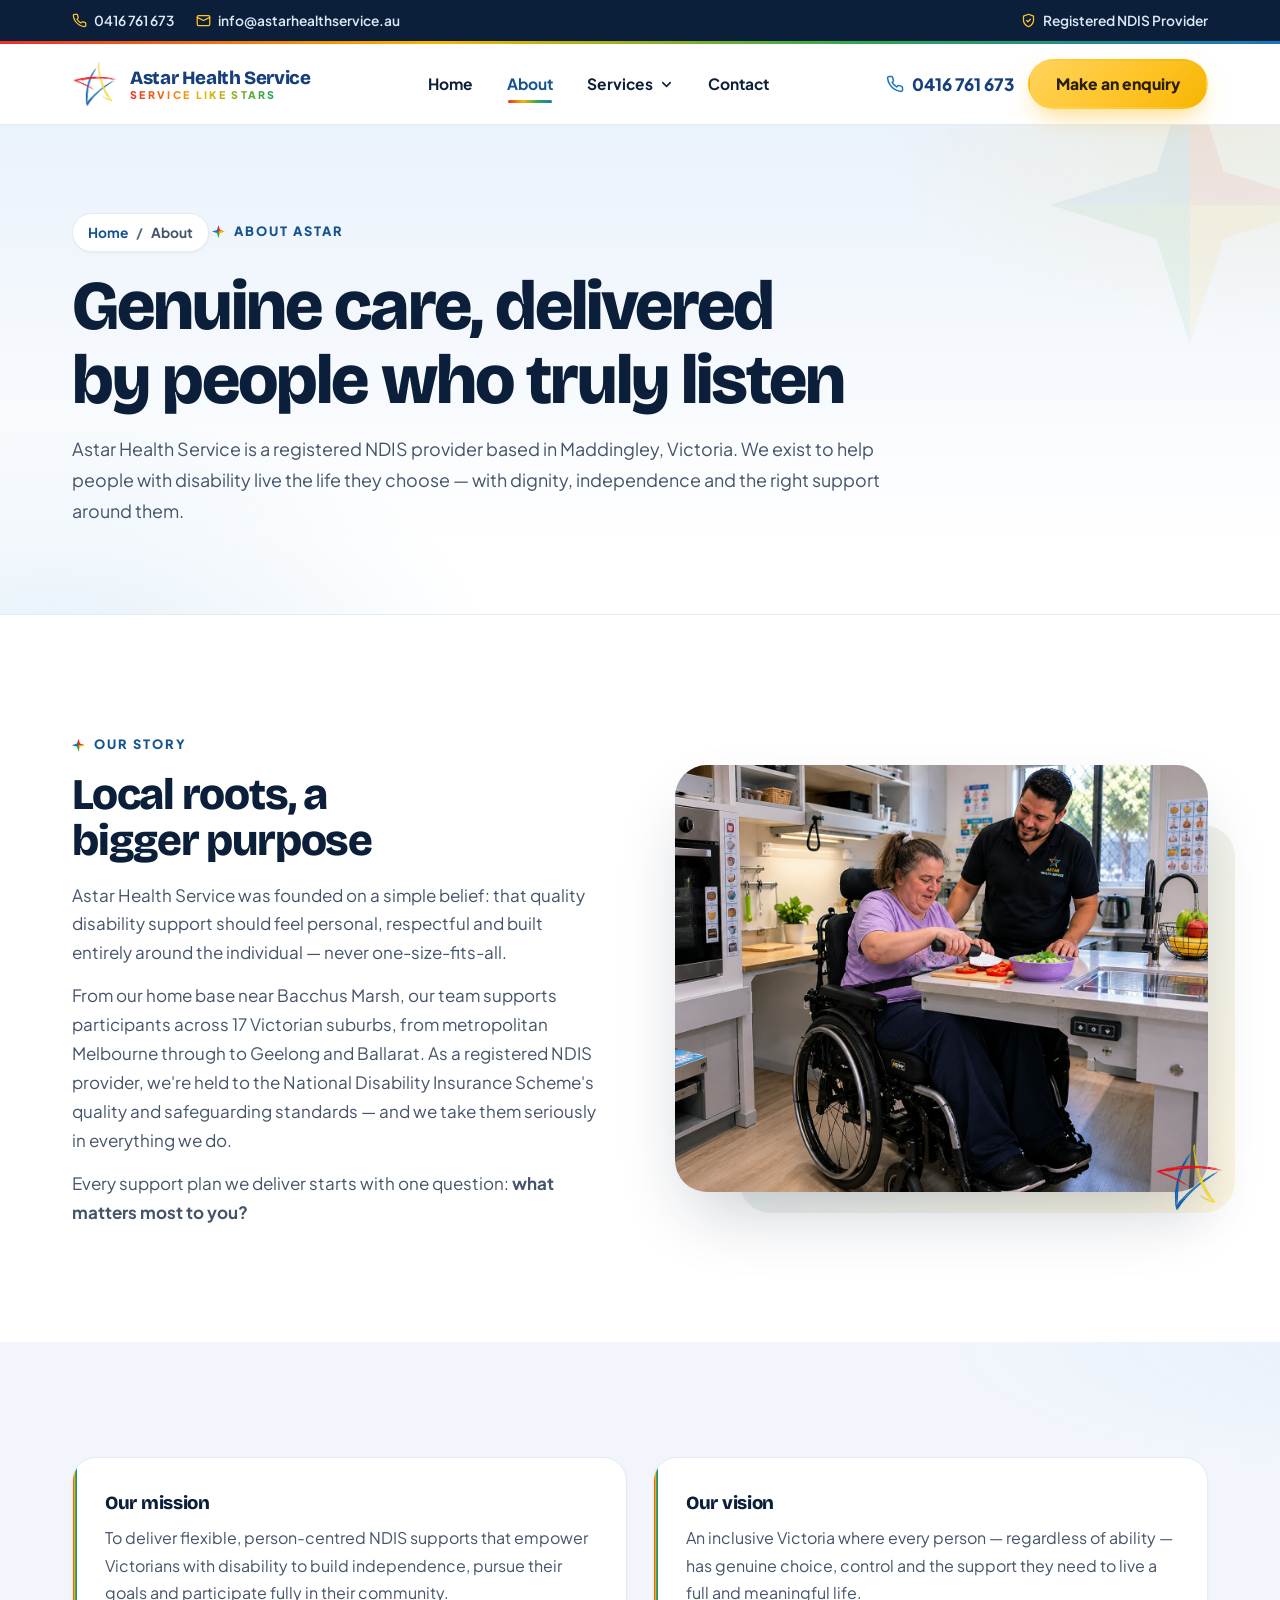
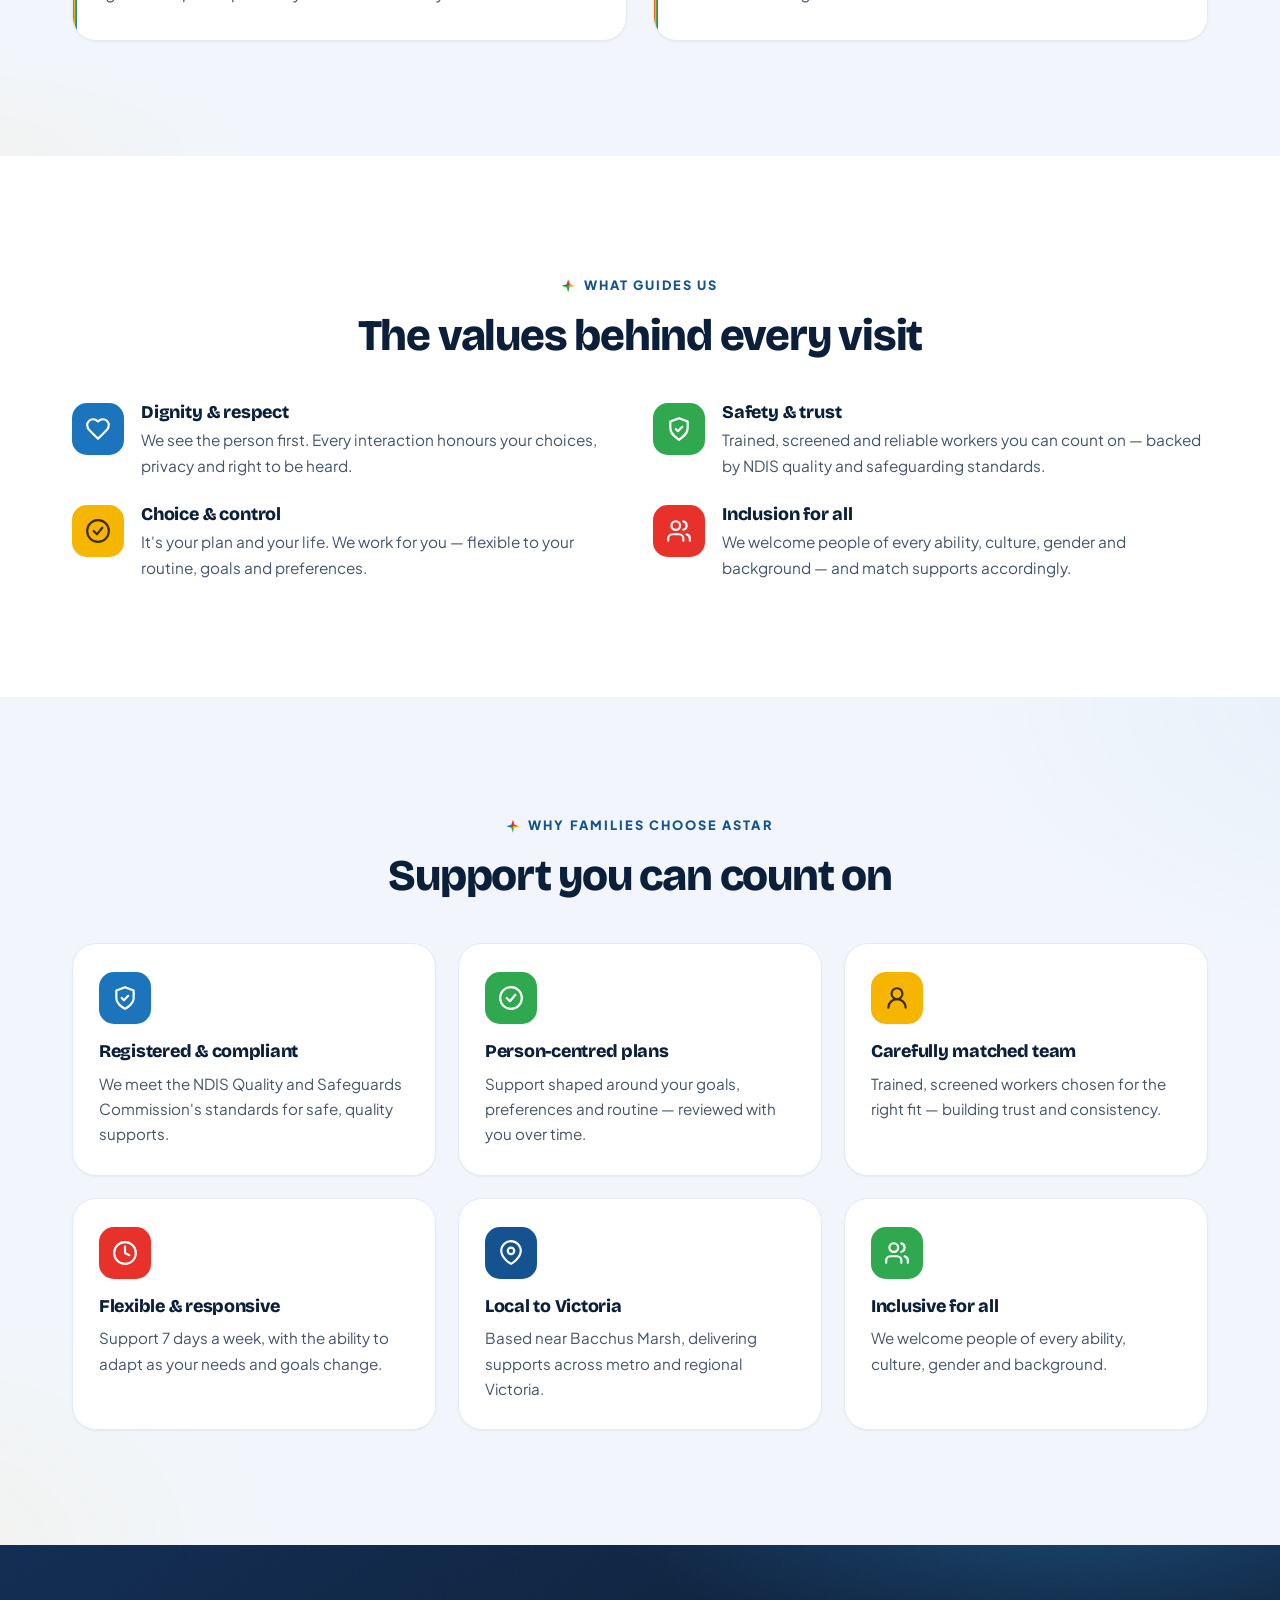
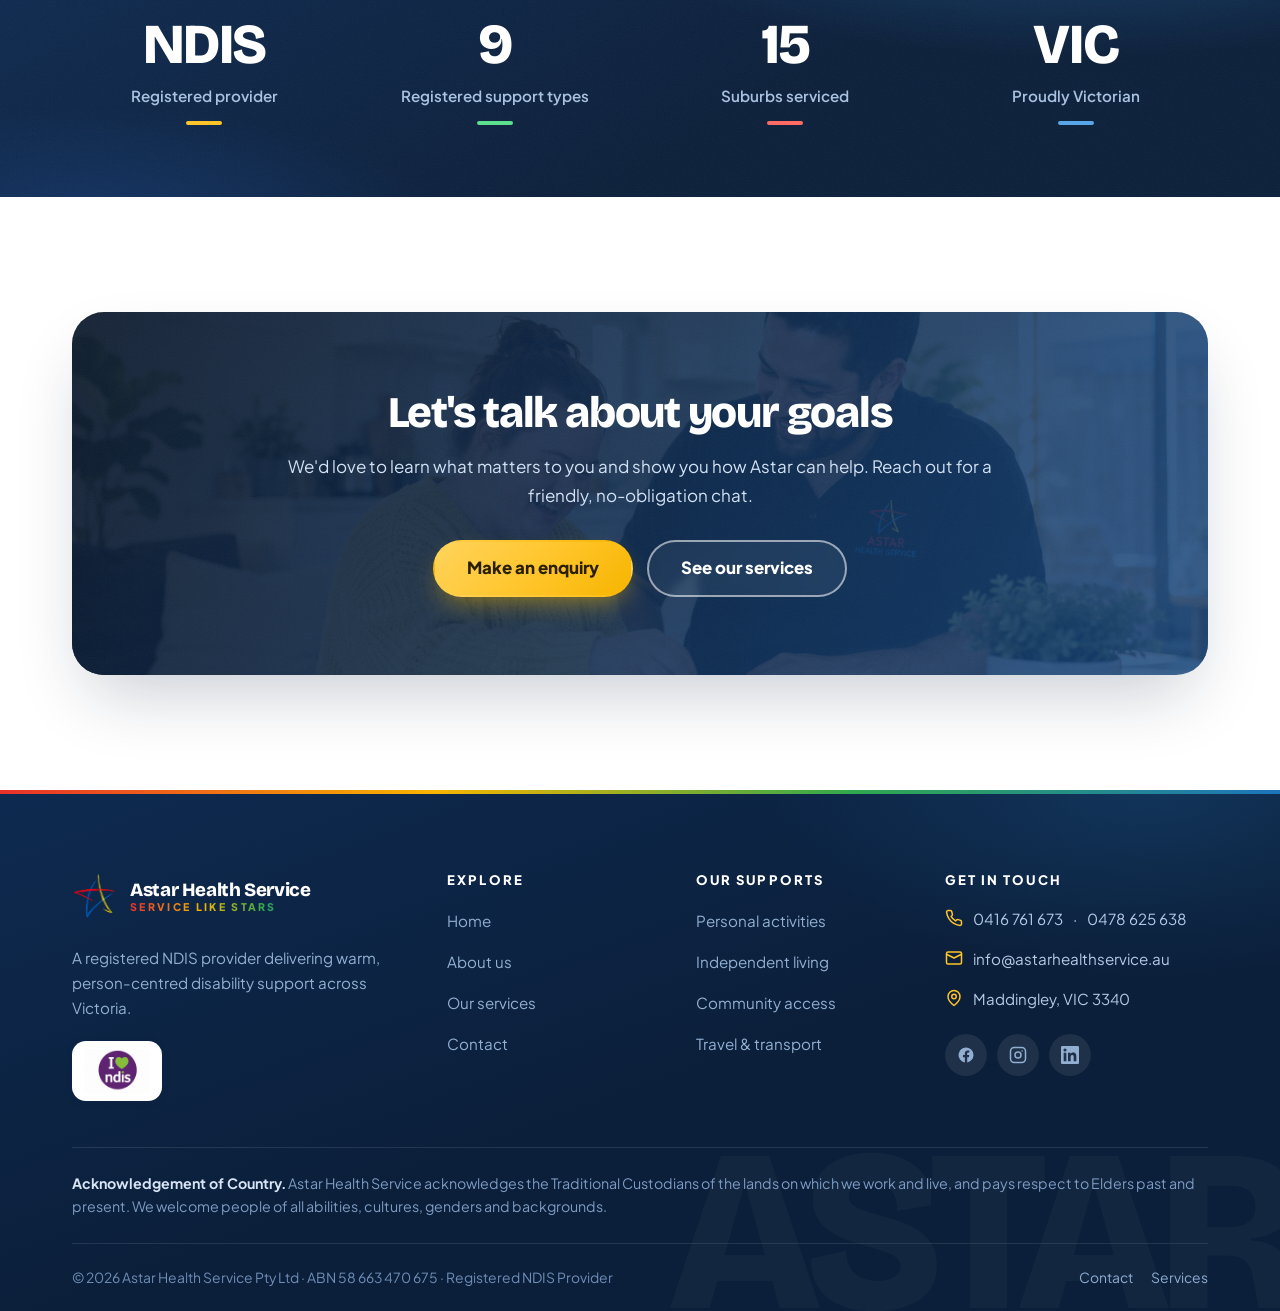
==== about/index.html @ a93279c3 "Design system v3 "Shine": award-level visual overhaul - Bricolage Grotesque display type over Plus J" ====
<!DOCTYPE html>
<html lang="en-AU">
<head>
  <meta charset="UTF-8" />
  <meta name="viewport" content="width=device-width, initial-scale=1" />
  <title>About Us | Astar Health Service — NDIS Provider Victoria</title>
  <meta name="description" content="Learn about Astar Health Service — a registered NDIS provider in Victoria delivering person-centred disability support with dignity, choice and genuine care." />
  <meta name="theme-color" content="#14538F" />
  <link rel="canonical" href="https://astarhealthservice.au/about/" />
  <link rel="icon" href="../favicon.png" type="image/png" />
  <link rel="apple-touch-icon" href="../favicon.png" />
  <meta property="og:type" content="website" />
  <meta property="og:title" content="About Astar Health Service | NDIS Provider Victoria" />
  <meta property="og:description" content="Person-centred NDIS support across Victoria, built on dignity, choice and genuine care." />
  <meta property="og:url" content="https://astarhealthservice.au/about/" />
  <meta property="og:site_name" content="Astar Health Service" />
  <link rel="preconnect" href="https://fonts.googleapis.com" />
  <link rel="preconnect" href="https://fonts.gstatic.com" crossorigin />
  <link href="https://fonts.googleapis.com/css2?family=Bricolage+Grotesque:opsz,wght@12..96,500;12..96,700;12..96,800&family=Plus+Jakarta+Sans:wght@400;500;600;700;800&display=swap" rel="stylesheet" />
  <link rel="stylesheet" href="../styles.css" />
</head>
<body>
  <a class="skip-link" href="#main">Skip to main content</a>

  <div class="topbar">
    <div class="container">
      <div class="tb-left">
        <span class="tb-item"><svg viewBox="0 0 24 24" fill="none" stroke="currentColor" stroke-width="2" stroke-linecap="round" stroke-linejoin="round"><path d="M22 16.92v3a2 2 0 0 1-2.18 2 19.79 19.79 0 0 1-8.63-3.07 19.5 19.5 0 0 1-6-6 19.79 19.79 0 0 1-3.07-8.67A2 2 0 0 1 4.11 2h3a2 2 0 0 1 2 1.72c.13.96.36 1.9.7 2.81a2 2 0 0 1-.45 2.11L8.09 9.91a16 16 0 0 0 6 6l1.27-1.27a2 2 0 0 1 2.11-.45c.91.34 1.85.57 2.81.7A2 2 0 0 1 22 16.92Z"/></svg><a href="tel:+61416761673">0416 761 673</a></span>
        <span class="tb-item hide-sm"><svg viewBox="0 0 24 24" fill="none" stroke="currentColor" stroke-width="2" stroke-linecap="round" stroke-linejoin="round"><rect x="2" y="4" width="20" height="16" rx="2"/><path d="m22 7-10 5L2 7"/></svg><a href="mailto:info@astarhealthservice.au">info@astarhealthservice.au</a></span>
      </div>
      <div class="tb-right"><svg viewBox="0 0 24 24" fill="none" stroke="currentColor" stroke-width="2" stroke-linecap="round" stroke-linejoin="round"><path d="M12 22s8-4 8-10V5l-8-3-8 3v7c0 6 8 10 8 10Z"/><path d="m9 12 2 2 4-4"/></svg> Registered NDIS Provider</div>
    </div>
  </div>

  <header class="site-header">
    <div class="container nav">
      <a class="brand" href="../index.html" aria-label="Astar Health Service home">
        <img class="logo-mark" src="../assets/logo-star.png" alt="" width="44" height="44" />
        <span class="logo-text"><span class="logo-name">Astar Health Service</span><span class="logo-sub">Service like stars</span></span>
      </a>
      <nav class="nav-links" id="primary-nav" aria-label="Primary">
        <a href="../index.html">Home</a>
        <a href="../about/" class="active" aria-current="page">About</a>
        <span class="has-dropdown">
          <a href="../services/">Services <svg class="caret" viewBox="0 0 24 24" fill="none" stroke="currentColor" stroke-width="2.4" stroke-linecap="round" stroke-linejoin="round" aria-hidden="true"><polyline points="6 9 12 15 18 9"/></svg></a>
          <div class="mega">
            <div class="mega-grid">
              <a href="../services/#personal"><span class="mi"><svg viewBox="0 0 24 24" fill="none" stroke="currentColor" stroke-width="2" stroke-linecap="round" stroke-linejoin="round" aria-hidden="true"><path d="M19 14c1.49-1.46 3-3.21 3-5.5A5.5 5.5 0 0 0 16.5 3c-1.76 0-3 .5-4.5 2-1.5-1.5-2.74-2-4.5-2A5.5 5.5 0 0 0 2 8.5c0 2.3 1.5 4.05 3 5.5l7 7Z"/></svg></span>Assist Personal Activities</a>
              <a href="../services/#shared-living"><span class="mi"><svg viewBox="0 0 24 24" fill="none" stroke="currentColor" stroke-width="2" stroke-linecap="round" stroke-linejoin="round" aria-hidden="true"><path d="m3 9 9-7 9 7v11a2 2 0 0 1-2 2H5a2 2 0 0 1-2-2Z"/><polyline points="9 22 9 12 15 12 15 22"/></svg></span>Daily Tasks / Shared Living</a>
              <a href="../services/#household"><span class="mi"><svg viewBox="0 0 24 24" fill="none" stroke="currentColor" stroke-width="2" stroke-linecap="round" stroke-linejoin="round" aria-hidden="true"><path d="M3 21h18M6 21V8l6-4 6 4v13M10 12h4"/></svg></span>Household Tasks</a>
              <a href="../services/#community"><span class="mi"><svg viewBox="0 0 24 24" fill="none" stroke="currentColor" stroke-width="2" stroke-linecap="round" stroke-linejoin="round" aria-hidden="true"><path d="M16 21v-2a4 4 0 0 0-4-4H6a4 4 0 0 0-4 4v2"/><circle cx="9" cy="7" r="4"/><path d="M22 21v-2a4 4 0 0 0-3-3.87"/></svg></span>Participate in Community</a>
              <a href="../services/#innov-community"><span class="mi"><svg viewBox="0 0 24 24" fill="none" stroke="currentColor" stroke-width="2" stroke-linecap="round" stroke-linejoin="round" aria-hidden="true"><path d="M12 3v3M12 18v3M3 12h3M18 12h3M5.6 5.6l2.1 2.1M16.3 16.3l2.1 2.1M18.4 5.6l-2.1 2.1M7.7 16.3l-2.1 2.1"/><circle cx="12" cy="12" r="3.2"/></svg></span>Innovative Community Participation</a>
              <a href="../services/#group"><span class="mi"><svg viewBox="0 0 24 24" fill="none" stroke="currentColor" stroke-width="2" stroke-linecap="round" stroke-linejoin="round" aria-hidden="true"><circle cx="12" cy="12" r="3"/><path d="M12 2v2M12 20v2M2 12h2M20 12h2"/></svg></span>Group / Centre Activities</a>
              <a href="../services/#life-skills"><span class="mi"><svg viewBox="0 0 24 24" fill="none" stroke="currentColor" stroke-width="2" stroke-linecap="round" stroke-linejoin="round" aria-hidden="true"><path d="M22 10v6M2 10l10-5 10 5-10 5z"/><path d="M6 12v5c3 3 9 3 12 0v-5"/></svg></span>Development of Life Skills</a>
              <a href="../services/#transitions"><span class="mi"><svg viewBox="0 0 24 24" fill="none" stroke="currentColor" stroke-width="2" stroke-linecap="round" stroke-linejoin="round" aria-hidden="true"><path d="M5 12h14"/><path d="m12 5 7 7-7 7"/></svg></span>Assist Life-Stage Transition</a>
              <a href="../services/#transport"><span class="mi"><svg viewBox="0 0 24 24" fill="none" stroke="currentColor" stroke-width="2" stroke-linecap="round" stroke-linejoin="round" aria-hidden="true"><path d="M5 17H3v-5l2-5h11l3 5h2v5h-2"/><circle cx="7.5" cy="17.5" r="2.5"/><circle cx="17.5" cy="17.5" r="2.5"/></svg></span>Assist Travel / Transport</a>
              <a href="../services/#sda"><span class="mi"><svg viewBox="0 0 24 24" fill="none" stroke="currentColor" stroke-width="2" stroke-linecap="round" stroke-linejoin="round" aria-hidden="true"><path d="M3 21h18M5 21V7l7-4 7 4v14M9 21v-5h6v5M9 11h.01M15 11h.01"/></svg></span>Specialised Disability Accommodation</a>
            </div>
            <div class="mega-foot"><span>Not sure which support fits?</span><a href="../contact/">Talk to our team →</a></div>
          </div>
        </span>
        <a href="../contact/">Contact</a>
      </nav>
      <div class="nav-actions">
        <a class="nav-phone" href="tel:+61416761673"><svg viewBox="0 0 24 24" fill="none" stroke="currentColor" stroke-width="2" stroke-linecap="round" stroke-linejoin="round" aria-hidden="true"><path d="M22 16.92v3a2 2 0 0 1-2.18 2 19.79 19.79 0 0 1-8.63-3.07 19.5 19.5 0 0 1-6-6 19.79 19.79 0 0 1-3.07-8.67A2 2 0 0 1 4.11 2h3a2 2 0 0 1 2 1.72c.13.96.36 1.9.7 2.81a2 2 0 0 1-.45 2.11L8.09 9.91a16 16 0 0 0 6 6l1.27-1.27a2 2 0 0 1 2.11-.45c.91.34 1.85.57 2.81.7A2 2 0 0 1 22 16.92Z"/></svg>0416 761 673</a>
        <a class="btn btn-accent" href="../contact/">Make an enquiry</a>
        <button class="nav-toggle" aria-label="Open menu" aria-expanded="false" aria-controls="primary-nav"><span></span></button>
      </div>
    </div>
  </header>

  <main id="main">
    <section class="page-hero">
      <div class="container">
        <div class="breadcrumb"><a href="../index.html">Home</a> <span aria-hidden="true">/</span> About</div>
        <span class="eyebrow">About Astar</span>
        <h1>Genuine care, delivered by people who truly listen</h1>
        <p class="lede">Astar Health Service is a registered NDIS provider based in Maddingley, Victoria. We exist to help people with disability live the life they choose — with dignity, independence and the right support around them.</p>
      </div>
    </section>

    <section class="section">
      <div class="container split">
        <div class="split-copy reveal">
          <span class="eyebrow">Our story</span>
          <h2 class="mt-0">Local roots, a bigger purpose</h2>
          <p style="margin-top:16px">Astar Health Service was founded on a simple belief: that quality disability support should feel personal, respectful and built entirely around the individual — never one-size-fits-all.</p>
          <p style="margin-top:14px">From our home base near Bacchus Marsh, our team supports participants across 17 Victorian suburbs, from metropolitan Melbourne through to Geelong and Ballarat. As a registered NDIS provider, we're held to the National Disability Insurance Scheme's quality and safeguarding standards — and we take them seriously in everything we do.</p>
          <p style="margin-top:14px">Every support plan we deliver starts with one question: <strong>what matters most to you?</strong></p>
        </div>
        <div class="split-media reveal">
          <div class="shot"><img src="../assets/img/about.jpg" alt="A support worker assisting an older participant warmly at home" width="1200" height="800" /></div>
          <img class="star-accent" src="../assets/logo-star.png" alt="" width="64" height="64" aria-hidden="true" />
        </div>
      </div>
    </section>

    <section class="section bg-tint">
      <div class="container">
        <div class="grid grid-2">
          <div class="mission-card reveal"><h3>Our mission</h3><p>To deliver flexible, person-centred NDIS supports that empower Victorians with disability to build independence, pursue their goals and participate fully in their community.</p></div>
          <div class="mission-card reveal"><h3>Our vision</h3><p>An inclusive Victoria where every person — regardless of ability — has genuine choice, control and the support they need to live a full and meaningful life.</p></div>
        </div>
      </div>
    </section>

    <section class="section">
      <div class="container">
        <div class="section-head center reveal"><span class="eyebrow">What guides us</span><h2>The values behind every visit</h2></div>
        <div class="grid grid-2" style="margin-top:44px">
          <div class="value-row reveal"><span class="ic"><svg viewBox="0 0 24 24" fill="none" stroke="currentColor" stroke-width="2" stroke-linecap="round" stroke-linejoin="round" aria-hidden="true"><path d="M19 14c1.49-1.46 3-3.21 3-5.5A5.5 5.5 0 0 0 16.5 3c-1.76 0-3 .5-4.5 2-1.5-1.5-2.74-2-4.5-2A5.5 5.5 0 0 0 2 8.5c0 2.3 1.5 4.05 3 5.5l7 7Z"/></svg></span><div><h4>Dignity &amp; respect</h4><p>We see the person first. Every interaction honours your choices, privacy and right to be heard.</p></div></div>
          <div class="value-row reveal"><span class="ic"><svg viewBox="0 0 24 24" fill="none" stroke="currentColor" stroke-width="2" stroke-linecap="round" stroke-linejoin="round" aria-hidden="true"><path d="M12 2 4 5v6c0 5 3.4 7.8 8 11 4.6-3.2 8-6 8-11V5Z"/><path d="m9 12 2 2 4-4"/></svg></span><div><h4>Safety &amp; trust</h4><p>Trained, screened and reliable workers you can count on — backed by NDIS quality and safeguarding standards.</p></div></div>
          <div class="value-row reveal"><span class="ic"><svg viewBox="0 0 24 24" fill="none" stroke="currentColor" stroke-width="2" stroke-linecap="round" stroke-linejoin="round" aria-hidden="true"><circle cx="12" cy="12" r="10"/><path d="m8 12 3 3 5-6"/></svg></span><div><h4>Choice &amp; control</h4><p>It's your plan and your life. We work for you — flexible to your routine, goals and preferences.</p></div></div>
          <div class="value-row reveal"><span class="ic"><svg viewBox="0 0 24 24" fill="none" stroke="currentColor" stroke-width="2" stroke-linecap="round" stroke-linejoin="round" aria-hidden="true"><path d="M16 21v-2a4 4 0 0 0-4-4H6a4 4 0 0 0-4 4v2"/><circle cx="9" cy="7" r="4"/><path d="M22 21v-2a4 4 0 0 0-3-3.87"/><path d="M16 3.13a4 4 0 0 1 0 7.75"/></svg></span><div><h4>Inclusion for all</h4><p>We welcome people of every ability, culture, gender and background — and match supports accordingly.</p></div></div>
        </div>
      </div>
    </section>

    <section class="section bg-tint" aria-labelledby="feat-title">
      <div class="container">
        <div class="section-head center reveal"><span class="eyebrow" style="justify-content:center">Why families choose Astar</span><h2 id="feat-title">Support you can count on</h2></div>
        <div class="feature-grid" style="margin-top:44px">
          <div class="feature reveal"><span class="fx"><svg viewBox="0 0 24 24" fill="none" stroke="currentColor" stroke-width="2" stroke-linecap="round" stroke-linejoin="round" aria-hidden="true"><path d="M12 22s8-4 8-10V5l-8-3-8 3v7c0 6 8 10 8 10Z"/><path d="m9 12 2 2 4-4"/></svg></span><h3>Registered &amp; compliant</h3><p>We meet the NDIS Quality and Safeguards Commission's standards for safe, quality supports.</p></div>
          <div class="feature reveal"><span class="fx"><svg viewBox="0 0 24 24" fill="none" stroke="currentColor" stroke-width="2" stroke-linecap="round" stroke-linejoin="round" aria-hidden="true"><circle cx="12" cy="12" r="10"/><path d="m8 12 3 3 5-6"/></svg></span><h3>Person-centred plans</h3><p>Support shaped around your goals, preferences and routine — reviewed with you over time.</p></div>
          <div class="feature reveal"><span class="fx"><svg viewBox="0 0 24 24" fill="none" stroke="currentColor" stroke-width="2" stroke-linecap="round" stroke-linejoin="round" aria-hidden="true"><circle cx="12" cy="8" r="5"/><path d="M20 21a8 8 0 0 0-16 0"/></svg></span><h3>Carefully matched team</h3><p>Trained, screened workers chosen for the right fit — building trust and consistency.</p></div>
          <div class="feature reveal"><span class="fx"><svg viewBox="0 0 24 24" fill="none" stroke="currentColor" stroke-width="2" stroke-linecap="round" stroke-linejoin="round" aria-hidden="true"><circle cx="12" cy="12" r="10"/><polyline points="12 6 12 12 16 14"/></svg></span><h3>Flexible &amp; responsive</h3><p>Support 7 days a week, with the ability to adapt as your needs and goals change.</p></div>
          <div class="feature reveal"><span class="fx"><svg viewBox="0 0 24 24" fill="none" stroke="currentColor" stroke-width="2" stroke-linecap="round" stroke-linejoin="round" aria-hidden="true"><path d="M21 10c0 7-9 12-9 12s-9-5-9-12a9 9 0 0 1 18 0Z"/><circle cx="12" cy="10" r="3"/></svg></span><h3>Local to Victoria</h3><p>Based near Bacchus Marsh, delivering supports across metro and regional Victoria.</p></div>
          <div class="feature reveal"><span class="fx"><svg viewBox="0 0 24 24" fill="none" stroke="currentColor" stroke-width="2" stroke-linecap="round" stroke-linejoin="round" aria-hidden="true"><path d="M16 21v-2a4 4 0 0 0-4-4H6a4 4 0 0 0-4 4v2"/><circle cx="9" cy="7" r="4"/><path d="M22 21v-2a4 4 0 0 0-3-3.87"/><path d="M16 3.13a4 4 0 0 1 0 7.75"/></svg></span><h3>Inclusive for all</h3><p>We welcome people of every ability, culture, gender and background.</p></div>
        </div>
      </div>
    </section>

    <section class="section--tight bg-navy">
      <div class="container">
        <div class="stats">
          <div class="stat reveal"><div class="num">NDIS</div><div class="label">Registered provider</div></div>
          <div class="stat reveal"><div class="num"><span data-count="10">10</span></div><div class="label">Registered support types</div></div>
          <div class="stat reveal"><div class="num"><span data-count="17">17</span></div><div class="label">Suburbs serviced</div></div>
          <div class="stat reveal"><div class="num">VIC</div><div class="label">Proudly Victorian</div></div>
        </div>
      </div>
    </section>

    <section class="section">
      <div class="container">
        <div class="cta-band reveal">
          <img class="bg" src="../assets/img/cta.jpg" alt="" aria-hidden="true" />
          <h2>Let's talk about your goals</h2>
          <p>We'd love to learn what matters to you and show you how Astar can help. Reach out for a friendly, no-obligation chat.</p>
          <div class="hero-cta">
            <a class="btn btn-accent btn-lg" href="../contact/">Make an enquiry</a>
            <a class="btn btn-outline-light btn-lg" href="../services/">See our services</a>
          </div>
        </div>
      </div>
    </section>
  </main>

  <footer class="site-footer">
    <div class="container">
      <div class="footer-grid">
        <div class="footer-brand">
          <a class="brand" href="../index.html" aria-label="Astar Health Service home">
            <img class="logo-mark" src="../assets/logo-star.png" alt="" width="44" height="44" />
            <span class="logo-text"><span class="logo-name">Astar Health Service</span><span class="logo-sub">Service like stars</span></span>
          </a>
          <p class="footer-about">A registered NDIS provider delivering warm, person-centred disability support across Victoria.</p>
          <img src="../assets/ndis-badge.png" alt="Registered NDIS Provider" width="200" height="56" style="margin-top:20px" />
        </div>
        <div class="footer-col"><h4>Explore</h4><ul><li><a href="../index.html">Home</a></li><li><a href="../about/">About us</a></li><li><a href="../services/">Our services</a></li><li><a href="../contact/">Contact</a></li></ul></div>
        <div class="footer-col"><h4>Our supports</h4><ul><li><a href="../services/#personal">Personal activities</a></li><li><a href="../services/#shared-living">Independent living</a></li><li><a href="../services/#community">Community access</a></li><li><a href="../services/#transport">Travel &amp; transport</a></li></ul></div>
        <div class="footer-col">
          <h4>Get in touch</h4>
          <div class="footer-contact-item"><svg viewBox="0 0 24 24" fill="none" stroke="currentColor" stroke-width="2" stroke-linecap="round" stroke-linejoin="round" aria-hidden="true"><path d="M22 16.92v3a2 2 0 0 1-2.18 2 19.79 19.79 0 0 1-8.63-3.07 19.5 19.5 0 0 1-6-6 19.79 19.79 0 0 1-3.07-8.67A2 2 0 0 1 4.11 2h3a2 2 0 0 1 2 1.72c.13.96.36 1.9.7 2.81a2 2 0 0 1-.45 2.11L8.09 9.91a16 16 0 0 0 6 6l1.27-1.27a2 2 0 0 1 2.11-.45c.91.34 1.85.57 2.81.7A2 2 0 0 1 22 16.92Z"/></svg><a href="tel:+61416761673">0416 761 673</a> · <a href="tel:+61478625638">0478 625 638</a></div>
          <div class="footer-contact-item"><svg viewBox="0 0 24 24" fill="none" stroke="currentColor" stroke-width="2" stroke-linecap="round" stroke-linejoin="round" aria-hidden="true"><rect x="2" y="4" width="20" height="16" rx="2"/><path d="m22 7-10 5L2 7"/></svg><a href="mailto:info@astarhealthservice.au">info@astarhealthservice.au</a></div>
          <div class="footer-contact-item"><svg viewBox="0 0 24 24" fill="none" stroke="currentColor" stroke-width="2" stroke-linecap="round" stroke-linejoin="round" aria-hidden="true"><path d="M20 10c0 6-8 12-8 12s-8-6-8-12a8 8 0 0 1 16 0Z"/><circle cx="12" cy="10" r="3"/></svg>Maddingley, VIC 3340</div>
          <div class="footer-social">
            <a href="#" aria-label="Astar Health Service on Facebook"><svg viewBox="0 0 24 24" fill="currentColor" aria-hidden="true"><path d="M22 12a10 10 0 1 0-11.56 9.88v-6.99H7.9V12h2.54V9.8c0-2.5 1.49-3.89 3.78-3.89 1.09 0 2.24.2 2.24.2v2.46h-1.26c-1.24 0-1.63.77-1.63 1.56V12h2.78l-.44 2.89h-2.34v6.99A10 10 0 0 0 22 12Z"/></svg></a>
            <a href="#" aria-label="Astar Health Service on Instagram"><svg viewBox="0 0 24 24" fill="none" stroke="currentColor" stroke-width="2" stroke-linecap="round" stroke-linejoin="round" aria-hidden="true"><rect x="2" y="2" width="20" height="20" rx="5"/><circle cx="12" cy="12" r="4"/><line x1="17.5" y1="6.5" x2="17.5" y2="6.5"/></svg></a>
            <a href="#" aria-label="Astar Health Service on LinkedIn"><svg viewBox="0 0 24 24" fill="currentColor" aria-hidden="true"><path d="M20.45 20.45h-3.56v-5.57c0-1.33-.02-3.04-1.85-3.04-1.85 0-2.14 1.45-2.14 2.94v5.67H9.34V9h3.42v1.56h.05c.48-.9 1.64-1.85 3.37-1.85 3.6 0 4.27 2.37 4.27 5.46v6.28ZM5.34 7.43a2.07 2.07 0 1 1 0-4.14 2.07 2.07 0 0 1 0 4.14ZM7.12 20.45H3.55V9h3.57v11.45ZM22.22 0H1.77C.79 0 0 .77 0 1.73v20.54C0 23.23.79 24 1.77 24h20.45c.98 0 1.78-.77 1.78-1.73V1.73C24 .77 23.2 0 22.22 0Z"/></svg></a>
          </div>
        </div>
      </div>
      <div class="acknowledgement"><strong>Acknowledgement of Country.</strong> Astar Health Service acknowledges the Traditional Custodians of the lands on which we work and live, and pays respect to Elders past and present. We welcome people of all abilities, cultures, genders and backgrounds.</div>
      <div class="footer-bottom">
        <span>&copy; <span id="year">2026</span> Astar Health Service Pty Ltd · ABN 58 663 470 675 · Registered NDIS Provider</span>
        <span class="legal"><a href="../contact/">Contact</a><a href="../services/">Services</a></span>
      </div>
    </div>
  </footer>

  <script src="../script.js" defer></script>
</body>
</html>
---- styles.css ----
/* ==========================================================================
   Astar Health Service — Design System v3 "Shine"
   Warm-premium editorial: Bricolage Grotesque display + Plus Jakarta Sans,
   Astar blue with red/yellow/green star spectrum accents, layered light,
   grain atmosphere, choreographed motion. WCAG AA contrast throughout.
   ========================================================================== */

/* ---------- Design tokens ---------- */
:root {
  /* Brand core */
  --ink:      #0B1F3A;          /* deepest navy — headings, footer */
  --blue-900: #0B1F3A;
  --blue-800: #123B6B;
  --blue-700: #173F7C;
  --blue-600: #14538F;          /* primary */
  --blue-500: #1C75BC;
  --blue-400: #2E8BD6;
  --blue-100: #D5E5F6;
  --blue-50:  #EAF2FB;
  --tint:     #F2F6FC;

  /* Star spectrum */
  --red:    #E8312A;
  --yellow: #F6B500;
  --gold:   #FFC429;
  --green:  #2FA84F;
  --star:   #1C75BC;

  /* Text */
  --muted:   #44546B;
  --muted-2: #5B6B82;

  --surface: #ffffff;
  --line:        #E3EBF4;
  --line-strong: #CFDDEC;

  --font-display: "Bricolage Grotesque", "Plus Jakarta Sans", system-ui, sans-serif;
  --font-sans: "Plus Jakarta Sans", system-ui, -apple-system, "Segoe UI", Roboto, Helvetica, Arial, sans-serif;

  --r-sm: 12px;
  --r:    18px;
  --r-lg: 24px;
  --r-xl: 32px;
  --r-pill: 999px;

  --shadow-xs: 0 1px 2px rgba(11,31,58,.05);
  --shadow-sm: 0 2px 10px rgba(11,31,58,.07);
  --shadow:    0 16px 40px -12px rgba(11,31,58,.16);
  --shadow-lg: 0 32px 70px -18px rgba(11,31,58,.24);

  --spectrum: linear-gradient(90deg, var(--red), var(--yellow) 34%, var(--green) 67%, var(--star));
  --noise: url("data:image/svg+xml,%3Csvg xmlns='http://www.w3.org/2000/svg' width='160' height='160'%3E%3Cfilter id='n'%3E%3CfeTurbulence type='fractalNoise' baseFrequency='0.9' numOctaves='2' stitchTiles='stitch'/%3E%3C/filter%3E%3Crect width='100%25' height='100%25' filter='url(%23n)' opacity='0.05'/%3E%3C/svg%3E");

  --ease: cubic-bezier(.2,.7,.2,1);
  --ease-spring: cubic-bezier(.34,1.56,.64,1);
  --maxw: 1224px;
}
/* ---------- Reset / base ---------- */
*, *::before, *::after { box-sizing: border-box; }
* { margin: 0; }
html { scroll-behavior: smooth; -webkit-text-size-adjust: 100%; overflow-x: clip; }
@media (prefers-reduced-motion: reduce) { html { scroll-behavior: auto; } }

body {
  font-family: var(--font-sans);
  color: var(--ink);
  background: var(--surface);
  line-height: 1.7;
  font-size: 17px;
  -webkit-font-smoothing: antialiased;
  text-rendering: optimizeLegibility;
  overflow-x: clip;
}

::selection { background: var(--blue-600); color: #fff; }

@media (pointer: fine) {
  ::-webkit-scrollbar { width: 12px; }
  ::-webkit-scrollbar-track { background: var(--tint); }
  ::-webkit-scrollbar-thumb { background: #B9CCE2; border-radius: 8px; border: 3px solid var(--tint); }
  ::-webkit-scrollbar-thumb:hover { background: var(--blue-500); }
}

img, svg { display: block; max-width: 100%; }
img { height: auto; }
a { color: var(--blue-600); text-decoration: none; transition: color .18s var(--ease); }
a:hover { color: var(--blue-500); }
p a, .faq-a-inner a, .text-muted a { text-decoration: underline; text-underline-offset: 3px; text-decoration-thickness: 1.5px; text-decoration-color: var(--blue-100); }
p a:hover, .text-muted a:hover { text-decoration-color: var(--blue-500); }

h1, h2, h3, h4 {
  font-family: var(--font-display);
  font-weight: 800;
  line-height: 1.06;
  letter-spacing: -0.028em;
  color: var(--ink);
  text-wrap: balance;
}
h1 { font-size: clamp(2.5rem, 4.6vw + 1rem, 4.35rem); }
h2 { font-size: clamp(1.85rem, 2.6vw + .65rem, 2.9rem); }
h3 { font-size: clamp(1.16rem, 1.4vw, 1.42rem); line-height: 1.22; letter-spacing: -0.015em; }
h4 { letter-spacing: -0.01em; }
p { color: var(--muted); }
.lede { font-size: clamp(1.07rem, 1.4vw, 1.24rem); color: var(--muted); line-height: 1.72; text-wrap: pretty; }

:focus-visible { outline: 3px solid var(--blue-400); outline-offset: 3px; border-radius: 6px; }

.skip-link {
  position: absolute; left: 16px; top: -64px; z-index: 1000;
  background: var(--blue-600); color: #fff; padding: 12px 20px; border-radius: 0 0 12px 12px;
  font-weight: 700; transition: top .2s var(--ease);
}
.skip-link:focus { top: 0; color: #fff; }

/* ---------- Layout ---------- */
.container { width: 100%; max-width: var(--maxw); margin-inline: auto; padding-inline: clamp(20px, 4vw, 44px); }
.section { padding-block: clamp(68px, 9vw, 124px); }
.section--tight { padding-block: clamp(44px, 6vw, 72px); }
.bg-tint { background:
  radial-gradient(52% 46% at 110% 0%, rgba(46,139,214,.055), transparent 70%),
  radial-gradient(40% 40% at -6% 100%, rgba(246,181,0,.05), transparent 70%),
  var(--tint); }
.bg-navy { position: relative; isolation: isolate; color: #C6D8EE; background:
  radial-gradient(60% 90% at 84% -10%, rgba(46,139,214,.32), transparent 60%),
  radial-gradient(40% 70% at 8% 110%, rgba(23,63,124,.55), transparent 65%),
  linear-gradient(150deg, #0E2A50, var(--blue-900) 60%); }
.bg-navy::after { content: ""; position: absolute; inset: 0; z-index: -1; background-image: var(--noise); pointer-events: none; }

.section-head { max-width: 740px; }
.section-head.center { margin-inline: auto; text-align: center; }
.section-head p { margin-top: 16px; font-size: 1.07rem; }

.eyebrow {
  display: inline-flex; align-items: center; gap: 9px;
  font-weight: 800; font-size: .8rem; letter-spacing: .16em; text-transform: uppercase;
  color: var(--blue-600); margin-bottom: 16px;
}
.eyebrow::before { content: ""; width: 13px; height: 13px; flex: none;
  background: conic-gradient(from 0deg, var(--red) 0 25%, var(--yellow) 0 50%, var(--green) 0 75%, var(--star) 0 100%);
  clip-path: polygon(50% 0,62% 38%,100% 50%,62% 62%,50% 100%,38% 62%,0 50%,38% 38%);
  transition: transform .5s var(--ease);
}
.section-head:hover .eyebrow::before, .eyebrow:hover::before { transform: rotate(180deg); }
.eyebrow.on-dark { color: #9CC4EE; }

/* ---------- Buttons ---------- */
.btn {
  position: relative; overflow: hidden;
  display: inline-flex; align-items: center; justify-content: center; gap: 10px;
  font-family: inherit; font-weight: 800; font-size: .98rem; line-height: 1;
  padding: 15px 26px; border-radius: var(--r-pill); border: 2px solid transparent;
  cursor: pointer; white-space: nowrap;
  transition: transform .2s var(--ease-spring), box-shadow .25s var(--ease), background .2s var(--ease), color .2s var(--ease), border-color .2s var(--ease);
}
.btn::before { content: ""; position: absolute; inset: 0; z-index: 0;
  background: linear-gradient(110deg, transparent 32%, rgba(255,255,255,.32) 50%, transparent 68%);
  transform: translateX(-130%); transition: transform .7s var(--ease); pointer-events: none; }
.btn:hover::before { transform: translateX(130%); }
.btn > * { position: relative; z-index: 1; }
.btn svg { width: 18px; height: 18px; flex: none; transition: transform .2s var(--ease); }
.btn:hover svg { transform: translateX(3px); }
.btn:active { transform: translateY(0) scale(.975); }
.btn-lg { padding: 18px 32px; font-size: 1.05rem; }
.btn-block { width: 100%; }
.btn-primary { background: linear-gradient(135deg, var(--blue-500), var(--blue-600) 60%, var(--blue-700)); color: #fff; box-shadow: 0 12px 26px -8px rgba(20,83,143,.55); }
.btn-primary:hover { color: #fff; transform: translateY(-2px); box-shadow: 0 18px 36px -10px rgba(20,83,143,.6); }
.btn-accent { background: linear-gradient(135deg, #FFD45C, var(--gold) 55%, var(--yellow)); color: #2A2000; box-shadow: 0 12px 26px -8px rgba(246,181,0,.55); }
.btn-accent:hover { color: #2A2000; transform: translateY(-2px); box-shadow: 0 18px 36px -10px rgba(246,181,0,.6); }
.btn-ghost { background: #fff; color: var(--blue-700); border-color: var(--line-strong); box-shadow: var(--shadow-xs); }
.btn-ghost:hover { border-color: var(--blue-400); color: var(--blue-600); transform: translateY(-2px); box-shadow: var(--shadow-sm); }
.btn-outline-light { background: rgba(255,255,255,.06); color: #fff; border-color: rgba(255,255,255,.55); backdrop-filter: blur(4px); }
.btn-outline-light:hover { background: #fff; color: var(--blue-700); transform: translateY(-2px); }

/* ---------- Top utility bar ---------- */
.topbar { position: relative; background: var(--blue-900); color: #B5C9E4; font-size: .86rem; }
.topbar::after { content: ""; position: absolute; left: 0; right: 0; bottom: 0; height: 3px; background: var(--spectrum); }
.topbar .container { display: flex; justify-content: space-between; align-items: center; gap: 16px; padding-block: 9px 12px; }
.topbar a { color: #DCE8F7; font-weight: 600; }
.topbar a:hover { color: #fff; }
.topbar .tb-left { display: flex; gap: 22px; flex-wrap: wrap; }
.topbar .tb-item { display: inline-flex; align-items: center; gap: 7px; }
.topbar svg { width: 15px; height: 15px; color: var(--gold); }
.topbar .tb-right { display: inline-flex; align-items: center; gap: 7px; font-weight: 600; color: #DCE8F7; }

/* ---------- Header / nav ---------- */
.site-header {
  position: sticky; top: 0; z-index: 100;
  background: rgba(255,255,255,.88);
  backdrop-filter: blur(14px) saturate(1.4);
  -webkit-backdrop-filter: blur(14px) saturate(1.4);
  border-bottom: 1px solid var(--line);
  transition: box-shadow .25s var(--ease), background .25s var(--ease);
}
.site-header.scrolled { box-shadow: 0 10px 30px -12px rgba(11,31,58,.14); background: rgba(255,255,255,.96); }
.site-header .nav { display: flex; align-items: center; justify-content: space-between; gap: 20px; padding-block: 15px; transition: padding .25s var(--ease); }
.site-header.scrolled .nav { padding-block: 9px; }

.brand { display: inline-flex; align-items: center; gap: 12px; }
.brand .logo-mark { width: 46px; height: 46px; transition: transform .45s var(--ease-spring); }
.brand:hover .logo-mark { transform: rotate(-10deg) scale(1.07); }
.brand .logo-text { display: flex; flex-direction: column; line-height: 1.05; }
.logo-name { font-family: var(--font-display); font-weight: 800; font-size: 1.17rem; color: var(--blue-700); letter-spacing: -.02em; white-space: nowrap; }
.logo-sub { font-size: .66rem; font-weight: 800; letter-spacing: .22em; text-transform: uppercase;
  background: linear-gradient(90deg, var(--red), var(--yellow) 40%, var(--green) 75%, var(--star));
  -webkit-background-clip: text; background-clip: text; color: transparent; -webkit-text-fill-color: transparent; }

.nav-links { display: flex; align-items: center; gap: 4px; }
.nav-links a { position: relative; color: var(--ink); font-weight: 700; font-size: .97rem; padding: 10px 15px; border-radius: var(--r-pill); transition: background .18s var(--ease), color .18s var(--ease); }
.nav-links a:hover { background: var(--blue-50); color: var(--blue-600); }
.nav-links a.active { color: var(--blue-600); }
.nav-links a.active::after { content: ""; position: absolute; left: 16px; right: 16px; bottom: 4px; height: 3px; border-radius: 3px; background: var(--spectrum); }

.nav-actions { display: flex; align-items: center; gap: 14px; }
.nav-phone { display: inline-flex; align-items: center; gap: 8px; font-weight: 800; color: var(--blue-700); white-space: nowrap; }
@media (max-width: 1120px) { .nav-phone { display: none; } }
.nav-phone svg { width: 18px; height: 18px; color: var(--blue-500); }
.nav-phone:hover { color: var(--blue-500); }

.nav-toggle { display: none; width: 48px; height: 48px; border: 1px solid var(--line-strong); background: #fff; border-radius: 14px; cursor: pointer; position: relative; box-shadow: var(--shadow-xs); }
.nav-toggle span, .nav-toggle span::before, .nav-toggle span::after { content: ""; position: absolute; left: 50%; top: 50%; width: 20px; height: 2.4px; background: var(--ink); border-radius: 2px; transform: translate(-50%,-50%); transition: transform .25s var(--ease), opacity .2s var(--ease); }
.nav-toggle span::before { transform: translate(-50%,-50%) translateY(-6.5px); }
.nav-toggle span::after  { transform: translate(-50%,-50%) translateY(6.5px); }
.nav-toggle[aria-expanded="true"] span { background: transparent; }
.nav-toggle[aria-expanded="true"] span::before { transform: translate(-50%,-50%) rotate(45deg); }
.nav-toggle[aria-expanded="true"] span::after  { transform: translate(-50%,-50%) rotate(-45deg); }

/* ---------- Services mega-menu ---------- */
.has-dropdown { position: relative; }
.has-dropdown > a { display: inline-flex; align-items: center; gap: 6px; }
.has-dropdown > a .caret { width: 15px; height: 15px; transition: transform .25s var(--ease); }
.has-dropdown:hover > a .caret, .has-dropdown:focus-within > a .caret { transform: rotate(180deg); }
.mega {
  position: absolute; top: calc(100% + 10px); left: 50%;
  transform: translateX(-50%) translateY(10px) scale(.985);
  width: 600px; background: rgba(255,255,255,.96); backdrop-filter: blur(18px);
  border: 1px solid var(--line); border-radius: var(--r-lg);
  box-shadow: var(--shadow-lg); padding: 14px;
  opacity: 0; visibility: hidden; transition: opacity .22s var(--ease), transform .22s var(--ease), visibility .22s; z-index: 120;
}
.mega::before { content: ""; position: absolute; top: 0; left: 24px; right: 24px; height: 3px; border-radius: 0 0 4px 4px; background: var(--spectrum); }
.has-dropdown:hover .mega, .has-dropdown:focus-within .mega { opacity: 1; visibility: visible; transform: translateX(-50%) translateY(0) scale(1); }
.mega-grid { display: grid; grid-template-columns: 1fr 1fr; gap: 4px; }
.mega a { display: flex; gap: 12px; align-items: center; padding: 11px 12px; border-radius: 13px; color: var(--ink); font-weight: 600; font-size: .91rem; transition: background .15s var(--ease), transform .18s var(--ease); }
.mega a:hover { background: var(--blue-50); color: var(--blue-600); transform: translateX(4px); }
.mega .mi { width: 37px; height: 37px; border-radius: 11px; display: grid; place-items: center; color: #fff; flex: none; box-shadow: var(--shadow-xs); }
.mega a:nth-child(7n+1) .mi { background: var(--star); }
.mega a:nth-child(7n+2) .mi { background: var(--green); }
.mega a:nth-child(7n+3) .mi { background: var(--yellow); color: #3d2c00; }
.mega a:nth-child(7n+4) .mi { background: var(--red); }
.mega a:nth-child(7n+5) .mi { background: var(--blue-600); }
.mega a:nth-child(7n+6) .mi { background: var(--green); }
.mega a:nth-child(7n+7) .mi { background: var(--star); }
.mega .mi svg { width: 19px; height: 19px; }
.mega-foot { margin-top: 10px; padding: 13px 16px; border-radius: 14px; background: linear-gradient(135deg, #0E2A50, var(--blue-900)); color: #C6D8EE; display: flex; align-items: center; justify-content: space-between; gap: 14px; font-size: .9rem; }
.mega-foot a { color: var(--gold); font-weight: 800; }
.mega-foot a:hover { color: #FFD45C; }

/* ---------- Full-bleed hero ---------- */
.hero-xl { position: relative; isolation: isolate; color: #fff; overflow: hidden;
  padding-block: clamp(84px, 11vw, 150px) clamp(110px, 12vw, 160px); }
.hero-xl .bg { position: absolute; inset: 0; width: 100%; height: 100%; object-fit: cover; object-position: center 28%; z-index: -3; filter: saturate(1.06); }
.hero-xl::after { content: ""; position: absolute; inset: 0; z-index: -2;
  background:
    var(--noise),
    radial-gradient(58% 70% at 14% 28%, rgba(8,22,44,.42), transparent 70%),
    linear-gradient(100deg, rgba(7,20,42,.94) 0%, rgba(10,38,74,.80) 42%, rgba(13,58,105,.32) 78%, rgba(13,58,105,.16) 100%);
}
.hero-xl .deco { position: absolute; z-index: -1; opacity: .5; filter: drop-shadow(0 12px 32px rgba(0,0,0,.25)); }
.hero-xl .deco.d1 { width: 128px; height: 128px; top: 9%; right: 7%; }
.hero-xl .deco.d2 { width: 64px; height: 64px; bottom: 20%; right: 23%; opacity: .32; }
.hero-xl .inner { max-width: 660px; }
.hero-badges { display: flex; flex-wrap: wrap; gap: 10px; margin-bottom: 22px; }
.pill { display: inline-flex; align-items: center; gap: 8px;
  background: rgba(255,255,255,.12); border: 1px solid rgba(255,255,255,.32); color: #fff;
  font-weight: 700; font-size: .85rem; padding: 9px 16px; border-radius: var(--r-pill);
  backdrop-filter: blur(8px); -webkit-backdrop-filter: blur(8px); }
.pill svg { width: 16px; height: 16px; color: var(--gold); }
.hero-xl h1 { color: #fff; margin-bottom: 20px; }
.hero-xl h1 .accent {
  color: var(--gold);
  background: linear-gradient(97deg, #FFE08A 4%, var(--gold) 48%, #F0A400 96%);
  -webkit-background-clip: text; background-clip: text; -webkit-text-fill-color: transparent;
  text-shadow: 0 0 34px rgba(246,181,0,.30);
}
.hero-xl .lede { color: #DDE8F6; max-width: 56ch; margin-bottom: 30px; }
.hero-xl .hero-cta { margin-bottom: 32px; }
.hero-cta { display: flex; flex-wrap: wrap; gap: 14px; }
.hero-xl .hero-trust { display: flex; gap: 12px; flex-wrap: wrap; }
.hero-xl .hero-trust .ti { display: inline-flex; align-items: center; gap: 9px; font-weight: 700; font-size: .92rem; color: #E4EEF9;
  background: rgba(255,255,255,.08); border: 1px solid rgba(255,255,255,.18); padding: 9px 15px; border-radius: var(--r-pill); backdrop-filter: blur(6px); }
.hero-xl .hero-trust .ti svg { width: 17px; height: 17px; color: #5CE08D; flex: none; }

/* Hero entrance choreography */
@keyframes riseIn { from { opacity: 0; transform: translateY(26px); } to { opacity: 1; transform: none; } }
@keyframes bgZoom { from { transform: scale(1.18); } to { transform: scale(1.1); } }
@keyframes floatY { from { transform: translateY(-8px) rotate(-3deg); } to { transform: translateY(10px) rotate(4deg); } }
@media (prefers-reduced-motion: no-preference) {
  .hero-xl .inner > * { opacity: 0; animation: riseIn .8s var(--ease) forwards; }
  .hero-xl .inner > *:nth-child(1) { animation-delay: .05s; }
  .hero-xl .inner > *:nth-child(2) { animation-delay: .14s; }
  .hero-xl .inner > *:nth-child(3) { animation-delay: .23s; }
  .hero-xl .inner > *:nth-child(4) { animation-delay: .32s; }
  .hero-xl .inner > *:nth-child(5) { animation-delay: .41s; }
  .hero-xl .deco { animation: floatY 7s ease-in-out infinite alternate; }
  .hero-xl .deco.d2 { animation-duration: 9s; animation-delay: 1.2s; }
}
@media (min-width: 821px) and (prefers-reduced-motion: no-preference) {
  .hero-xl .bg { transform: scale(1.1); animation: bgZoom 1.9s var(--ease) backwards; will-change: transform; }
}

/* ---------- Overlapping "who we support" cards ---------- */
.support-row { position: relative; z-index: 3; margin-top: clamp(-92px, -8vw, -66px); }
.support-grid { display: grid; grid-template-columns: repeat(4, 1fr); gap: 20px; }
.support-card { position: relative; background: #fff; border-radius: var(--r-lg); padding: 28px 24px;
  box-shadow: var(--shadow); border-top: 4px solid var(--blue-600);
  transition: transform .25s var(--ease), box-shadow .25s var(--ease); }
.support-card:nth-child(4n+1) { border-color: var(--star); }
.support-card:nth-child(4n+2) { border-color: var(--green); }
.support-card:nth-child(4n+3) { border-color: var(--yellow); }
.support-card:nth-child(4n+4) { border-color: var(--red); }
.support-card:hover { transform: translateY(-7px); }
.support-card:nth-child(4n+1):hover { box-shadow: 0 28px 56px -16px rgba(28,117,188,.35); }
.support-card:nth-child(4n+2):hover { box-shadow: 0 28px 56px -16px rgba(47,168,79,.35); }
.support-card:nth-child(4n+3):hover { box-shadow: 0 28px 56px -16px rgba(246,181,0,.4); }
.support-card:nth-child(4n+4):hover { box-shadow: 0 28px 56px -16px rgba(232,49,42,.32); }
.support-card .si { width: 50px; height: 50px; border-radius: 14px; display: grid; place-items: center; margin-bottom: 15px; background: var(--blue-50); color: var(--blue-600); transition: transform .35s var(--ease-spring); }
.support-card:hover .si { transform: scale(1.1) rotate(-4deg); }
.support-card .si svg { width: 25px; height: 25px; }
.support-card h3 { font-size: 1.07rem; margin-bottom: 7px; }
.support-card p { font-size: .92rem; margin: 0; line-height: 1.62; }

/* ---------- Split (image + copy) ---------- */
.split { display: grid; grid-template-columns: 1fr 1fr; gap: clamp(34px, 5.5vw, 78px); align-items: center; }
.split-copy { min-width: 0; }
.split.reverse .split-media { order: 2; }
.split-media { position: relative; }
.split-media::before { content: ""; position: absolute; inset: 14% -5% -5% 12%; border-radius: var(--r-xl); z-index: -1;
  background: linear-gradient(135deg, rgba(46,139,214,.14), rgba(246,181,0,.12)); }
.split-media .shot { border-radius: var(--r-xl); overflow: hidden; box-shadow: var(--shadow-lg); background: var(--blue-50); }
.split-media .shot img { width: 100%; height: auto; object-fit: contain; transition: transform .6s var(--ease); }
.split-media:hover .shot img { transform: scale(1.025); }
.split-media .star-accent { position: absolute; width: 70px; height: 70px; bottom: -20px; right: -16px; filter: drop-shadow(0 10px 22px rgba(11,31,58,.22)); }
@media (prefers-reduced-motion: no-preference) { .split-media .star-accent { animation: floatY 6.5s ease-in-out infinite alternate; } }

/* benefit list */
.benefits { display: grid; gap: 18px; margin-top: 10px; }
.benefit { display: flex; gap: 15px; align-items: flex-start; }
.benefit .bx { width: 40px; height: 40px; border-radius: 12px; display: grid; place-items: center; flex: none; color: #fff; box-shadow: var(--shadow-xs); transition: transform .3s var(--ease-spring); }
.benefit:hover .bx { transform: scale(1.12) rotate(-5deg); }
.benefit .bx svg { width: 20px; height: 20px; }
.benefit:nth-child(4n+1) .bx { background: var(--star); }
.benefit:nth-child(4n+2) .bx { background: var(--green); }
.benefit:nth-child(4n+3) .bx { background: var(--yellow); color: #3d2c00; }
.benefit:nth-child(4n+4) .bx { background: var(--red); }
.benefit h4 { font-size: 1.05rem; margin-bottom: 3px; }
.benefit p { font-size: .95rem; margin: 0; }

/* ---------- Grids / service cards ---------- */
.grid { display: grid; gap: 26px; }
.grid-2 { grid-template-columns: repeat(2, 1fr); }
.grid-3 { grid-template-columns: repeat(3, 1fr); }

.service-card { position: relative; display: flex; flex-direction: column; background: #fff;
  border: 1px solid var(--line); border-radius: var(--r-lg); overflow: hidden;
  box-shadow: var(--shadow-xs);
  transition: transform .28s var(--ease), box-shadow .28s var(--ease), border-color .28s var(--ease); }
.service-card::before { content: ""; position: absolute; top: 0; left: 0; right: 0; height: 4px; z-index: 2;
  background: var(--spectrum); opacity: 0; transition: opacity .28s var(--ease); }
.service-card:hover { transform: translateY(-8px); box-shadow: var(--shadow-lg); border-color: var(--blue-100); color: inherit; }
.service-card:hover::before { opacity: 1; }
.service-card .thumb { position: relative; aspect-ratio: 4 / 3; overflow: hidden; background: var(--blue-50); }
.service-card .thumb img { width: 100%; height: 100%; object-fit: contain; transition: transform .55s var(--ease); }
.service-card:hover .thumb img { transform: scale(1.055); }
.service-card .thumb .tag { position: absolute; top: 13px; left: 13px; z-index: 1;
  background: rgba(255,255,255,.94); backdrop-filter: blur(6px); color: var(--blue-700);
  font-size: .73rem; font-weight: 800; letter-spacing: .07em; text-transform: uppercase;
  padding: 7px 12px; border-radius: var(--r-pill); box-shadow: var(--shadow-xs); }
.service-card .body { padding: 24px 24px 26px; display: flex; flex-direction: column; flex: 1; }
.service-card h3 { margin-bottom: 8px; transition: color .2s var(--ease); }
.service-card:hover h3 { color: var(--blue-600); }
.service-card p { font-size: .95rem; margin-bottom: 18px; line-height: 1.65; }
.service-card .more { margin-top: auto; display: inline-flex; align-items: center; gap: 8px; font-weight: 800; color: var(--blue-600); font-size: .93rem; }
.service-card .more svg { width: 18px; height: 18px; transition: transform .25s var(--ease); }
.service-card:hover .more svg { transform: translateX(5px); }

/* ---------- Stats band ---------- */
.stats { display: grid; grid-template-columns: repeat(4, 1fr); gap: 26px; text-align: center; }
.stat { position: relative; padding-bottom: 16px; }
.stat::after { content: ""; position: absolute; left: 50%; bottom: 0; transform: translateX(-50%);
  width: 36px; height: 4px; border-radius: 4px; background: var(--star); }
.stat:nth-child(4n+1)::after { background: var(--gold); }
.stat:nth-child(4n+2)::after { background: #5CE08D; }
.stat:nth-child(4n+3)::after { background: #FF6B64; }
.stat:nth-child(4n+4)::after { background: #58A6E8; }
.stat .num { font-family: var(--font-display); font-size: clamp(2.5rem, 4.4vw, 3.6rem); font-weight: 800; color: #fff; line-height: 1; letter-spacing: -.025em; }
.stat .num .plus { color: var(--gold); }
.bg-navy .stat .label { color: #A9C2E0; font-weight: 600; margin-top: 10px; font-size: .95rem; }

/* ---------- Feature grid ---------- */
.feature-grid { display: grid; grid-template-columns: repeat(3, 1fr); gap: 22px; }
.feature { position: relative; background: #fff; border: 1px solid var(--line); border-radius: var(--r-lg); padding: 28px 26px;
  box-shadow: var(--shadow-xs); overflow: hidden;
  transition: transform .25s var(--ease), box-shadow .25s var(--ease), border-color .25s var(--ease); }
.feature::after { content: ""; position: absolute; left: 0; right: 0; bottom: 0; height: 3px; background: var(--spectrum); opacity: 0; transition: opacity .25s var(--ease); }
.feature:hover { transform: translateY(-6px); box-shadow: var(--shadow); border-color: var(--blue-100); }
.feature:hover::after { opacity: 1; }
.feature .fx { width: 52px; height: 52px; border-radius: 15px; display: grid; place-items: center; margin-bottom: 17px; color: #fff; box-shadow: var(--shadow-xs); transition: transform .35s var(--ease-spring); }
.feature:hover .fx { transform: scale(1.1) rotate(-5deg); }
.feature .fx svg { width: 26px; height: 26px; }
.feature:nth-child(6n+1) .fx { background: var(--star); }
.feature:nth-child(6n+2) .fx { background: var(--green); }
.feature:nth-child(6n+3) .fx { background: var(--yellow); color: #3d2c00; }
.feature:nth-child(6n+4) .fx { background: var(--red); }
.feature:nth-child(6n+5) .fx { background: var(--blue-600); }
.feature:nth-child(6n+6) .fx { background: var(--green); }
.feature h3 { font-size: 1.12rem; margin-bottom: 8px; }
.feature p { font-size: .95rem; line-height: 1.65; }

/* ---------- Process band ---------- */
.process-band { position: relative; isolation: isolate; overflow: hidden; border-radius: var(--r-xl);
  padding: clamp(44px, 6.5vw, 76px);
  background:
    radial-gradient(46% 60% at 88% 0%, rgba(46,139,214,.4), transparent 62%),
    radial-gradient(36% 56% at 4% 100%, rgba(246,181,0,.14), transparent 60%),
    linear-gradient(140deg, #14457E, var(--blue-900) 72%);
  color: #fff; box-shadow: var(--shadow-lg); }
.process-band::after { content: ""; position: absolute; inset: 0; z-index: -1; background-image: var(--noise); pointer-events: none; }
.process-band .pblob { position: absolute; width: 340px; height: 340px; border-radius: 50%;
  background: radial-gradient(circle, rgba(92,224,141,.22), transparent 70%); bottom: -140px; right: -90px; z-index: -1; }
@media (prefers-reduced-motion: no-preference) {
  .process-band .pblob { animation: blobPulse 9s ease-in-out infinite alternate; }
  @keyframes blobPulse { from { transform: scale(.92) translate(0,0); } to { transform: scale(1.12) translate(-30px,-24px); } }
}
.process-band .section-head h2 { color: #fff; }
.process-band .section-head p { color: #BCD2EC; }
.proc-steps { display: grid; grid-template-columns: repeat(5, 1fr); gap: 24px; margin-top: 44px; }
.proc { position: relative; padding-top: 4px; }
.proc .pn { font-family: var(--font-display); font-size: 2.8rem; font-weight: 800; line-height: 1;
  color: transparent; -webkit-text-stroke: 1.6px rgba(255,255,255,.5); transition: -webkit-text-stroke-color .25s var(--ease); }
.proc:hover .pn { -webkit-text-stroke-color: var(--gold); }
.proc .pt { color: #fff; font-weight: 800; font-size: 1.06rem; margin: 13px 0 6px; }
.proc p { color: #BCD2EC; font-size: .9rem; margin: 0; line-height: 1.6; }
.proc .pdot { position: absolute; top: 8px; right: 2px; width: 12px; height: 12px; border-radius: 50%; }
@media (prefers-reduced-motion: no-preference) {
  .proc .pdot { animation: dotPulse 2.6s ease-in-out infinite; }
  .proc:nth-child(2) .pdot { animation-delay: .4s; } .proc:nth-child(3) .pdot { animation-delay: .8s; }
  .proc:nth-child(4) .pdot { animation-delay: 1.2s; } .proc:nth-child(5) .pdot { animation-delay: 1.6s; }
  @keyframes dotPulse { 0%,100% { box-shadow: 0 0 0 0 rgba(255,255,255,.28); } 50% { box-shadow: 0 0 0 7px rgba(255,255,255,0); } }
}
.proc:nth-child(5n+1) .pdot { background: var(--red); }
.proc:nth-child(5n+2) .pdot { background: var(--gold); }
.proc:nth-child(5n+3) .pdot { background: var(--green); }
.proc:nth-child(5n+4) .pdot { background: #5CE08D; }
.proc:nth-child(5n+5) .pdot { background: #FFD34D; }

/* ---------- Suburb pills ---------- */
.suburb-grid { display: grid; grid-template-columns: repeat(auto-fill, minmax(182px, 1fr)); gap: 12px; }
.suburb { display: flex; align-items: center; gap: 10px; background: #fff; border: 1px solid var(--line);
  border-radius: var(--r-pill); padding: 12px 18px; font-weight: 700; color: var(--ink); font-size: .94rem;
  box-shadow: var(--shadow-xs); transition: transform .2s var(--ease), box-shadow .2s var(--ease), border-color .2s var(--ease); }
.suburb:hover { transform: translateY(-3px); border-color: var(--blue-100); box-shadow: var(--shadow-sm); }
.suburb svg { width: 9px; height: 9px; flex: none; }
.suburb:nth-child(4n+1) svg { color: var(--star); }
.suburb:nth-child(4n+2) svg { color: var(--green); }
.suburb:nth-child(4n+3) svg { color: var(--yellow); }
.suburb:nth-child(4n+4) svg { color: var(--red); }

/* ---------- Testimonials ---------- */
.t-grid { display: grid; grid-template-columns: repeat(2, 1fr); gap: 24px; }
.testimonial { position: relative; background: #fff; border: 1px solid var(--line); border-radius: var(--r-lg);
  padding: 56px 32px 32px; box-shadow: var(--shadow-xs); overflow: hidden;
  transition: transform .25s var(--ease), box-shadow .25s var(--ease); }
.testimonial:hover { transform: translateY(-5px); box-shadow: var(--shadow); }
.testimonial::before { content: "\201C"; position: absolute; top: -6px; left: 22px;
  font-family: var(--font-display); font-weight: 800; font-size: 7rem; line-height: 1; color: var(--blue-100); pointer-events: none; }
.testimonial .stars { color: var(--yellow); letter-spacing: 4px; font-size: 1.08rem; margin-bottom: 14px; }
.testimonial blockquote { font-size: 1.08rem; color: var(--ink); line-height: 1.62; font-weight: 500; }
.testimonial .who { display: flex; align-items: center; gap: 13px; margin-top: 22px; }
.testimonial .avatar { width: 48px; height: 48px; border-radius: 50%; color: #fff; display: grid; place-items: center; font-weight: 800; font-family: var(--font-display);
  background: linear-gradient(135deg, var(--blue-500), var(--blue-700)); box-shadow: var(--shadow-xs); }
.testimonial:nth-child(2n) .avatar { background: linear-gradient(135deg, var(--green), #1F7A38); }
.testimonial .who .n { font-weight: 800; color: var(--ink); }
.testimonial .who .r { color: var(--muted-2); font-size: .9rem; }

/* ---------- Blog / resources ---------- */
.blog-card { display: flex; flex-direction: column; background: #fff; border: 1px solid var(--line); border-radius: var(--r-lg); overflow: hidden; box-shadow: var(--shadow-xs);
  transition: transform .25s var(--ease), box-shadow .25s var(--ease), border-color .25s var(--ease); }
.blog-card:hover { transform: translateY(-6px); box-shadow: var(--shadow); color: inherit; border-color: var(--blue-100); }
.blog-card .thumb { aspect-ratio: 16/10; overflow: hidden; background: var(--blue-50); }
.blog-card .thumb img { width: 100%; height: 100%; object-fit: cover; transition: transform .55s var(--ease); }
.blog-card:hover .thumb img { transform: scale(1.06); }
.blog-card .body { padding: 22px 24px 24px; display: flex; flex-direction: column; flex: 1; }
.blog-card .meta { font-size: .74rem; font-weight: 800; letter-spacing: .08em; text-transform: uppercase; margin-bottom: 9px; color: var(--blue-500); }
.blog-card:nth-child(3n+1) .meta { color: var(--blue-500); }
.blog-card:nth-child(3n+2) .meta { color: var(--green); }
.blog-card:nth-child(3n+3) .meta { color: #C77800; }
.blog-card h3 { font-size: 1.14rem; margin-bottom: 8px; transition: color .2s var(--ease); }
.blog-card:hover h3 { color: var(--blue-600); }
.blog-card p { font-size: .93rem; margin-bottom: 15px; line-height: 1.62; }
.blog-card .more { margin-top: auto; font-weight: 800; color: var(--blue-600); font-size: .92rem; }

/* ---------- CTA split & band ---------- */
.cta-split { position: relative; display: grid; grid-template-columns: 1.08fr .92fr; align-items: stretch;
  border-radius: var(--r-xl); overflow: hidden; box-shadow: var(--shadow-lg); isolation: isolate; }
.cta-split .c-copy { position: relative; color: #fff; padding: clamp(36px, 4.5vw, 58px);
  display: flex; flex-direction: column; justify-content: center;
  background:
    radial-gradient(50% 70% at 92% 4%, rgba(46,139,214,.45), transparent 60%),
    radial-gradient(34% 50% at 0% 100%, rgba(246,181,0,.16), transparent 58%),
    linear-gradient(140deg, #14457E, var(--blue-900) 74%); }
.cta-split .c-copy::after { content: ""; position: absolute; inset: 0; background-image: var(--noise); pointer-events: none; }
.cta-split .c-copy > * { position: relative; z-index: 1; }
.cta-split .c-copy h2 { color: #fff; }
.cta-split .c-copy p { color: #C9DBF1; margin: 14px 0 26px; }
.cta-split .c-media { position: relative; min-height: 300px; }
.cta-split .c-media img { position: absolute; inset: 0; width: 100%; height: 100%; object-fit: cover; }
.cta-split .c-media::after { content: ""; position: absolute; inset: 0; background: linear-gradient(90deg, rgba(11,31,58,.28), transparent 40%); }

.cta-band { position: relative; border-radius: var(--r-xl); overflow: hidden;
  padding: clamp(44px, 6.5vw, 78px); text-align: center; color: #fff; isolation: isolate; box-shadow: var(--shadow-lg); }
.cta-band img.bg { position: absolute; inset: 0; width: 100%; height: 100%; object-fit: cover; z-index: -2; }
.cta-band::after { content: ""; position: absolute; inset: 0; z-index: -1;
  background: var(--noise), linear-gradient(120deg, rgba(8,22,44,.93), rgba(20,69,126,.84)); }
.cta-band h2 { color: #fff; }
.cta-band p { color: #D2E1F3; max-width: 60ch; margin: 16px auto 0; }
.cta-band .hero-cta { justify-content: center; margin-top: 30px; margin-bottom: 0; }

/* ---------- Page hero (inner pages) ---------- */
.page-hero { position: relative; overflow: hidden; isolation: isolate;
  background:
    radial-gradient(44% 70% at 96% 0%, rgba(246,181,0,.09), transparent 62%),
    radial-gradient(54% 80% at 4% 110%, rgba(46,139,214,.12), transparent 64%),
    linear-gradient(180deg, var(--blue-50), #fff 86%);
  padding-block: clamp(48px, 7vw, 88px); border-bottom: 1px solid var(--line); }
.page-hero::after { content: ""; position: absolute; top: -60px; right: -50px; width: 280px; height: 280px; z-index: -1; opacity: .07;
  background: conic-gradient(from 0deg, var(--red) 0 25%, var(--yellow) 0 50%, var(--green) 0 75%, var(--star) 0 100%);
  clip-path: polygon(50% 0,62% 38%,100% 50%,62% 62%,50% 100%,38% 62%,0 50%,38% 38%); }
.breadcrumb { display: inline-flex; gap: 8px; align-items: center; color: var(--muted); font-size: .86rem; font-weight: 700;
  background: #fff; border: 1px solid var(--line); border-radius: var(--r-pill); padding: 7px 15px; margin-bottom: 18px; box-shadow: var(--shadow-xs); }
.breadcrumb span { color: var(--muted-2); }
.page-hero h1 { margin-bottom: 16px; }
.page-hero .lede { max-width: 64ch; }

/* ---------- Service detail blocks ---------- */
.svc-nav { display: flex; flex-wrap: wrap; gap: 10px; }
.svc-nav a { background: #fff; border: 1px solid var(--line-strong); border-radius: var(--r-pill);
  padding: 10px 17px; font-weight: 700; font-size: .9rem; color: var(--blue-700); box-shadow: var(--shadow-xs);
  transition: transform .18s var(--ease), border-color .18s var(--ease), color .18s var(--ease), box-shadow .18s var(--ease); }
.svc-nav a:hover { border-color: var(--blue-400); color: var(--blue-600); transform: translateY(-2px); box-shadow: var(--shadow-sm); }
.svc-tag { display: inline-block; background: var(--blue-50); color: var(--blue-600); font-weight: 800; font-size: .8rem; letter-spacing: .03em; padding: 8px 15px; border-radius: var(--r-pill); margin-bottom: 6px; }
.svc-code { display: flex; width: fit-content; align-items: center; gap: 8px;
  background: linear-gradient(135deg, var(--blue-500), var(--blue-700)); color: #fff;
  font-weight: 800; font-size: .76rem; letter-spacing: .05em; padding: 6px 13px; border-radius: var(--r-pill); margin-bottom: 12px; box-shadow: var(--shadow-xs); }
.svc-code::before { content: ""; width: 7px; height: 7px; border-radius: 50%; background: var(--gold); }
.svc-list { list-style: none; padding: 0; display: grid; gap: 13px; margin-top: 22px; }
.svc-list li { display: flex; gap: 12px; align-items: flex-start; color: var(--muted); font-size: .97rem; }
.svc-list svg { width: 22px; height: 22px; color: var(--green); flex: none; margin-top: 1px; }

/* ---------- Mission / values ---------- */
.mission-card { position: relative; background: #fff; border: 1px solid var(--line); border-radius: var(--r-lg); padding: 34px 32px; overflow: hidden; box-shadow: var(--shadow-xs);
  transition: transform .25s var(--ease), box-shadow .25s var(--ease); }
.mission-card::before { content: ""; position: absolute; top: 0; left: 0; bottom: 0; width: 4px; background: var(--spectrum); }
.mission-card:hover { transform: translateY(-5px); box-shadow: var(--shadow); }
.mission-card h3 { margin-bottom: 10px; }
.mission-card p { font-size: 1rem; }
.value-row { display: flex; gap: 17px; align-items: flex-start; }
.value-row .ic { width: 52px; height: 52px; border-radius: 15px; display: grid; place-items: center; color: #fff; flex: none; box-shadow: var(--shadow-xs); transition: transform .35s var(--ease-spring); }
.value-row:hover .ic { transform: scale(1.1) rotate(-5deg); }
.value-row .ic svg { width: 26px; height: 26px; }
.value-row:nth-child(4n+1) .ic { background: var(--star); }
.value-row:nth-child(4n+2) .ic { background: var(--green); }
.value-row:nth-child(4n+3) .ic { background: var(--yellow); color: #3d2c00; }
.value-row:nth-child(4n+4) .ic { background: var(--red); }
.value-row h4 { font-size: 1.12rem; margin-bottom: 5px; font-family: var(--font-display); }
.value-row p { font-size: .96rem; }

/* ---------- Forms ---------- */
.form-wrap { background: #fff; border: 1px solid var(--line); border-radius: var(--r-xl); padding: clamp(28px, 4vw, 44px); box-shadow: var(--shadow); position: relative; overflow: hidden; }
.form-wrap::before { content: ""; position: absolute; top: 0; left: 0; right: 0; height: 4px; background: var(--spectrum); }
.form-grid { display: grid; grid-template-columns: 1fr 1fr; gap: 18px; }
.field { display: flex; flex-direction: column; gap: 7px; }
.field.full { grid-column: 1 / -1; }
.field label { font-weight: 800; font-size: .9rem; color: var(--ink); }
.field .req { color: var(--red); }
.field input, .field select, .field textarea {
  font-family: inherit; font-size: 1rem; color: var(--ink); background: #FBFCFE;
  border: 1.5px solid var(--line-strong); border-radius: 14px; padding: 14px 16px; width: 100%;
  transition: border-color .18s var(--ease), box-shadow .18s var(--ease), background .18s var(--ease);
}
.field input:hover, .field select:hover, .field textarea:hover { border-color: #AFC6DE; }
.field textarea { min-height: 132px; resize: vertical; }
.field input:focus, .field select:focus, .field textarea:focus { outline: none; background: #fff; border-color: var(--blue-400); box-shadow: 0 0 0 4px rgba(46,139,214,.16); }
.field [aria-invalid="true"] { border-color: var(--red); box-shadow: 0 0 0 4px rgba(232,49,42,.12); }
.field .hint { font-size: .82rem; color: var(--muted-2); }
.field .error-msg { font-size: .82rem; color: var(--red); font-weight: 700; min-height: 0; }
.field .error-msg:empty { display: none; }
.form-note { font-size: .85rem; color: var(--muted-2); margin-top: 10px; }
.form-status { margin-top: 16px; padding: 0; border-radius: 14px; font-weight: 600; }
.form-status.show { padding: 15px 17px; }
.form-status.success { background: #E8F7EE; color: #166534; border: 1px solid #BBE5CB; }
.form-status.error { background: #FDEEED; color: #9F2823; border: 1px solid #F5C8C5; }

/* contact cards */
.contact-cards { display: grid; gap: 14px; }
.contact-card { display: flex; gap: 15px; align-items: flex-start; background: #fff; border: 1px solid var(--line); border-radius: var(--r); padding: 19px 21px; box-shadow: var(--shadow-xs);
  transition: transform .2s var(--ease), box-shadow .2s var(--ease), border-color .2s var(--ease); }
.contact-card:hover { transform: translateY(-3px); box-shadow: var(--shadow-sm); border-color: var(--blue-100); }
.contact-card .ic { width: 46px; height: 46px; border-radius: 13px; background: var(--blue-50); color: var(--blue-600); display: grid; place-items: center; flex: none; }
.contact-card .ic svg { width: 22px; height: 22px; }
.contact-card .l { font-size: .73rem; text-transform: uppercase; letter-spacing: .1em; color: var(--muted-2); font-weight: 800; }
.contact-card .v { font-weight: 800; color: var(--ink); }
.contact-card .v a { color: var(--ink); }
.contact-card .v a:hover { color: var(--blue-600); }
.contact-card .s { color: var(--muted); font-size: .89rem; }

/* ---------- FAQ ---------- */
.faq { display: grid; gap: 14px; max-width: 840px; margin-inline: auto; }
.faq-item { background: #fff; border: 1px solid var(--line); border-radius: var(--r); overflow: hidden; box-shadow: var(--shadow-xs); transition: border-color .2s var(--ease), box-shadow .2s var(--ease); }
.faq-item:hover { border-color: var(--blue-100); }
.faq-item:has(.faq-q[aria-expanded="true"]) { border-color: var(--blue-100); box-shadow: var(--shadow-sm); }
.faq-q { width: 100%; text-align: left; background: none; border: 0; cursor: pointer; font-family: inherit;
  font-weight: 800; font-size: 1.04rem; color: var(--ink); padding: 21px 23px;
  display: flex; align-items: center; justify-content: space-between; gap: 16px; transition: color .2s var(--ease); }
.faq-q:hover { color: var(--blue-600); }
.faq-q[aria-expanded="true"] { color: var(--blue-600); }
.faq-q .chev { width: 24px; height: 24px; color: var(--blue-500); transition: transform .3s var(--ease); flex: none;
  background: var(--blue-50); border-radius: 50%; padding: 4px; }
.faq-q[aria-expanded="true"] .chev { transform: rotate(180deg); }
.faq-a { max-height: 0; overflow: hidden; transition: max-height .35s var(--ease); }
.faq-a-inner { padding: 0 23px 22px; color: var(--muted); line-height: 1.7; }

/* ---------- Footer ---------- */
.site-footer { position: relative; overflow: hidden; isolation: isolate; color: #A9C2E0;
  background:
    radial-gradient(50% 60% at 90% 0%, rgba(46,139,214,.18), transparent 60%),
    linear-gradient(160deg, #0E2A50, var(--blue-900) 55%);
  padding-top: clamp(52px, 6.5vw, 84px); }
.site-footer::before { content: ""; position: absolute; top: 0; left: 0; right: 0; height: 4px; background: var(--spectrum); }
.site-footer::after { content: "ASTAR"; position: absolute; bottom: -36px; right: -14px; z-index: -1;
  font-family: var(--font-display); font-weight: 800; font-size: clamp(120px, 18vw, 250px); line-height: 1;
  letter-spacing: -.04em; color: rgba(255,255,255,.032); pointer-events: none; user-select: none; }
.footer-grid { display: grid; grid-template-columns: 1.6fr 1fr 1fr 1.25fr; gap: 38px; padding-bottom: 46px; }
.footer-brand { min-width: 0; }
.site-footer .brand .logo-name { color: #fff; }
.footer-about { margin-top: 18px; color: #92AFD2; max-width: 34ch; font-size: .95rem; line-height: 1.65; }
.footer-social { display: flex; gap: 10px; margin-top: 22px; }
.footer-social a { width: 42px; height: 42px; border-radius: 50%; background: rgba(255,255,255,.08); display: grid; place-items: center; color: #C6D8EE;
  transition: background .2s var(--ease), transform .25s var(--ease-spring), color .2s var(--ease); }
.footer-social a:hover { background: var(--blue-500); color: #fff; transform: translateY(-4px); }
.footer-social svg { width: 18px; height: 18px; }
.footer-col h4 { color: #fff; font-size: .82rem; letter-spacing: .16em; text-transform: uppercase; margin-bottom: 19px; font-family: var(--font-sans); font-weight: 800; }
.footer-col ul { list-style: none; padding: 0; display: grid; gap: 12px; }
.footer-col a { color: #92AFD2; font-size: .95rem; transition: color .18s var(--ease), padding-left .18s var(--ease); }
.footer-col a:hover { color: #fff; padding-left: 4px; }
.footer-contact-item { display: flex; gap: 10px; align-items: flex-start; margin-bottom: 14px; color: #B5C9E4; font-size: .94rem; }
.footer-contact-item svg { width: 18px; height: 18px; color: var(--gold); flex: none; margin-top: 3px; }
.footer-contact-item a { color: inherit; }
.footer-contact-item a:hover { color: #fff; }
.acknowledgement { border-top: 1px solid rgba(255,255,255,.1); padding-block: 24px; color: #7E9BC2; font-size: .89rem; line-height: 1.65; }
.acknowledgement strong { color: #D7E4F4; }
.footer-bottom { border-top: 1px solid rgba(255,255,255,.1); padding-block: 22px; display: flex; flex-wrap: wrap; justify-content: space-between; gap: 14px; color: #6F8DB5; font-size: .87rem; }
.footer-bottom a { color: #8FACD0; } .footer-bottom a:hover { color: #fff; }
.footer-bottom .legal { display: flex; gap: 18px; flex-wrap: wrap; }

/* ---------- NDIS badge sizing ---------- */
img[src$="ndis-badge.png"] { width: auto; height: 66px; }
.trust-badge img[src$="ndis-badge.png"] { height: 70px; }
.site-footer img[src$="ndis-badge.png"] { background: #fff; padding: 8px 12px; border-radius: 14px; height: 60px; box-shadow: var(--shadow-sm); }

/* ---------- Reveal choreography ---------- */
.reveal { opacity: 0; transform: translateY(26px); transition: opacity .7s var(--ease), transform .7s var(--ease); }
.reveal.in { opacity: 1; transform: none; }
@media (prefers-reduced-motion: reduce) {
  .reveal { opacity: 1; transform: none; transition: none; }
  *, *::before, *::after { animation-duration: .01ms !important; animation-iteration-count: 1 !important; transition-duration: .01ms !important; }
}

/* ---------- Utilities ---------- */
.mt-0 { margin-top: 0; } .center { text-align: center; }
.text-muted { color: var(--muted); }
.divider { height: 1px; background: var(--line); border: 0; margin-block: clamp(40px,6vw,72px); }

/* ==========================================================================
   Responsive
   ========================================================================== */
@media (max-width: 1024px) {
  .split, .split.reverse { grid-template-columns: 1fr; }
  .split.reverse .split-media { order: 0; }
  .split-media { max-width: 600px; }
  .grid-3, .feature-grid { grid-template-columns: repeat(2, 1fr); }
  .footer-grid { grid-template-columns: 1fr 1fr; }
  .support-grid { grid-template-columns: repeat(2, 1fr); }
  .proc-steps { grid-template-columns: repeat(2, 1fr); gap: 28px; }
  .cta-split { grid-template-columns: 1fr; }
  .cta-split .c-media { min-height: 240px; order: -1; }
  .mega { width: 540px; }
}

@media (max-width: 820px) {
  /* Disable header blur on mobile: backdrop-filter creates a containing block
     that would trap the fixed off-canvas menu, shrinking its background. */
  .site-header { backdrop-filter: none; -webkit-backdrop-filter: none; background: #fff; }
  .nav-links {
    position: fixed; inset: 0 0 0 auto; width: min(82vw, 350px); height: 100dvh;
    flex-direction: column; align-items: stretch; gap: 6px;
    background: #fff; padding: 96px 22px 28px;
    box-shadow: -24px 0 60px rgba(11,31,58,.22);
    transform: translateX(100%); transition: transform .32s var(--ease); z-index: 90;
    overflow-y: auto;
  }
  .nav-links.open { transform: translateX(0); }
  .nav-links a { padding: 14px 16px; font-size: 1.07rem; }
  .nav-links a.active::after { left: 16px; right: auto; width: 28px; }
  .nav-toggle { display: block; z-index: 95; }
  .nav-phone { display: none; }
  .topbar .tb-left .tb-item.hide-sm { display: none; }
  .stats { grid-template-columns: repeat(2, 1fr); gap: 30px 18px; }
  .t-grid { grid-template-columns: 1fr; }
  .mega { display: none; }
  .has-dropdown > a .caret { display: none; }
  .hero-xl .deco.d2 { display: none; }
  .site-footer::after { font-size: 110px; }
}

@media (max-width: 600px) {
  .logo-name { white-space: normal; font-size: 1.02rem; line-height: 1.12; }
  .brand .logo-mark { width: 40px; height: 40px; }
}

@media (max-width: 560px) {
  body { font-size: 16px; }
  .grid-2, .grid-3, .feature-grid { grid-template-columns: 1fr; }
  .support-grid, .proc-steps { grid-template-columns: 1fr; }
  .footer-grid { grid-template-columns: 1fr; gap: 32px; }
  .form-grid { grid-template-columns: 1fr; }
  .hero-cta .btn, .cta-band .btn, .cta-split .btn { width: 100%; }
  .nav-actions .btn-accent { display: none; }
  .hero-xl .deco.d1 { width: 84px; height: 84px; top: 5%; right: 4%; }
  .support-row { margin-top: -56px; }
  .testimonial { padding: 50px 24px 26px; }
}
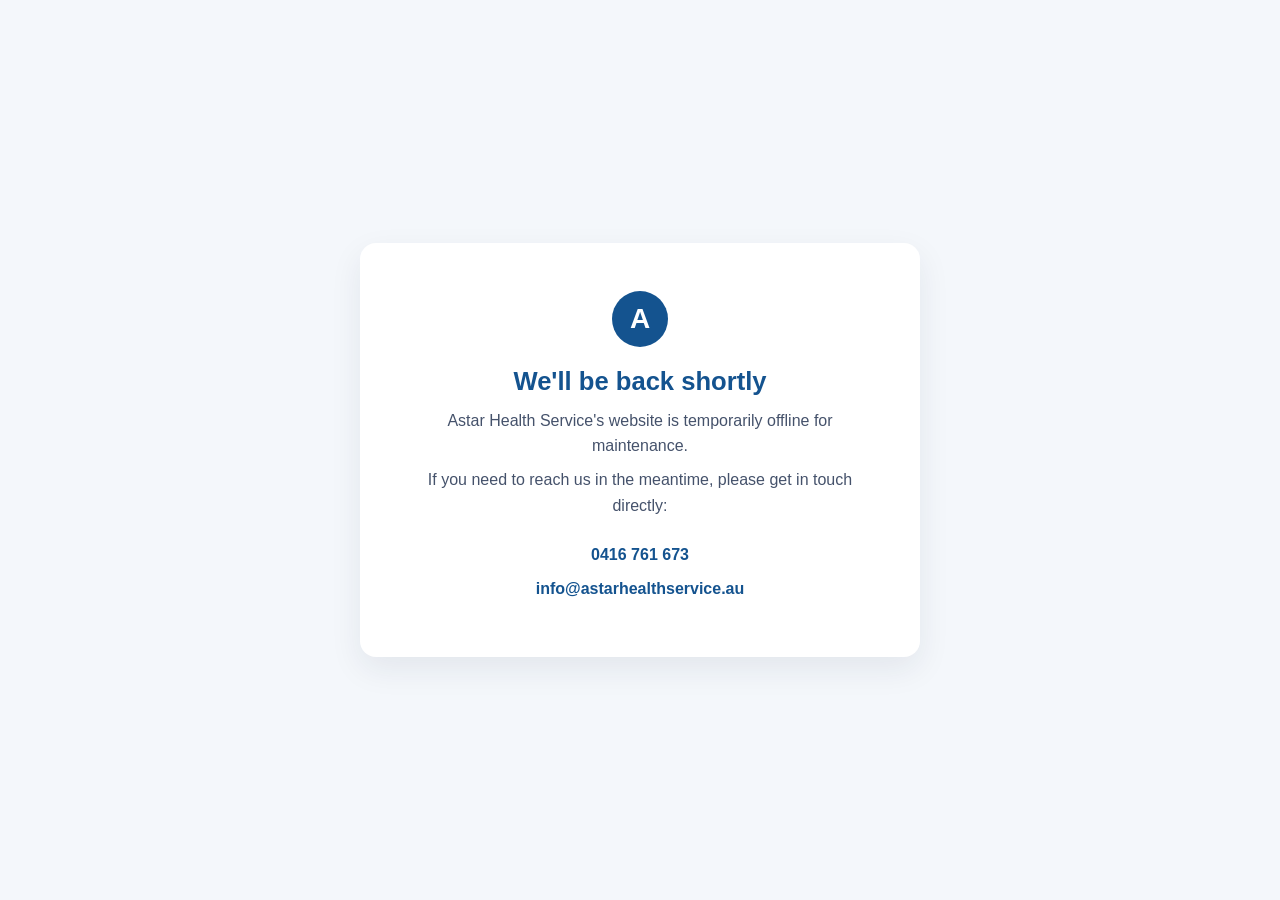
==== commit d88f839d: "Take site temporarily offline (maintenance mode) Replace all page content with a maintenance notice " ====
--- a/about/index.html
+++ b/about/index.html
@@ -3,192 +3,63 @@
 <head>
   <meta charset="UTF-8" />
   <meta name="viewport" content="width=device-width, initial-scale=1" />
-  <title>About Us | Astar Health Service — NDIS Provider Victoria</title>
-  <meta name="description" content="Learn about Astar Health Service — a registered NDIS provider in Victoria delivering person-centred disability support with dignity, choice and genuine care." />
+  <title>Astar Health Service | Site Temporarily Unavailable</title>
+  <meta name="description" content="Astar Health Service's website is temporarily unavailable while we carry out maintenance. We'll be back shortly." />
   <meta name="theme-color" content="#14538F" />
-  <link rel="canonical" href="https://astarhealthservice.au/about/" />
-  <link rel="icon" href="../favicon.png" type="image/png" />
-  <link rel="apple-touch-icon" href="../favicon.png" />
-  <meta property="og:type" content="website" />
-  <meta property="og:title" content="About Astar Health Service | NDIS Provider Victoria" />
-  <meta property="og:description" content="Person-centred NDIS support across Victoria, built on dignity, choice and genuine care." />
-  <meta property="og:url" content="https://astarhealthservice.au/about/" />
-  <meta property="og:site_name" content="Astar Health Service" />
-  <link rel="preconnect" href="https://fonts.googleapis.com" />
-  <link rel="preconnect" href="https://fonts.gstatic.com" crossorigin />
-  <link href="https://fonts.googleapis.com/css2?family=Bricolage+Grotesque:opsz,wght@12..96,500;12..96,700;12..96,800&family=Plus+Jakarta+Sans:wght@400;500;600;700;800&display=swap" rel="stylesheet" />
-  <link rel="stylesheet" href="../styles.css" />
+  <meta name="robots" content="noindex, nofollow" />
+  <link rel="icon" href="/favicon.png" type="image/png" />
+  <style>
+    :root { color-scheme: light; }
+    * { box-sizing: border-box; }
+    body {
+      margin: 0;
+      min-height: 100vh;
+      display: flex;
+      align-items: center;
+      justify-content: center;
+      padding: 24px;
+      font-family: -apple-system, BlinkMacSystemFont, "Segoe UI", Roboto, Helvetica, Arial, sans-serif;
+      background: #F4F7FB;
+      color: #14213D;
+      text-align: center;
+    }
+    .card {
+      max-width: 560px;
+      background: #FFFFFF;
+      border-radius: 16px;
+      padding: 48px 40px;
+      box-shadow: 0 12px 32px rgba(20, 33, 61, 0.08);
+    }
+    .badge {
+      display: inline-flex;
+      align-items: center;
+      justify-content: center;
+      width: 56px;
+      height: 56px;
+      border-radius: 50%;
+      background: #14538F;
+      color: #fff;
+      font-size: 28px;
+      font-weight: 800;
+      margin-bottom: 20px;
+    }
+    h1 { font-size: 1.6rem; margin: 0 0 12px; color: #14538F; }
+    p { font-size: 1rem; line-height: 1.6; margin: 0 0 8px; color: #45526B; }
+    .contact { margin-top: 24px; font-size: 0.95rem; }
+    .contact a { color: #14538F; font-weight: 600; text-decoration: none; }
+    .contact a:hover { text-decoration: underline; }
+  </style>
 </head>
 <body>
-  <a class="skip-link" href="#main">Skip to main content</a>
-
-  <div class="topbar">
-    <div class="container">
-      <div class="tb-left">
-        <span class="tb-item"><svg viewBox="0 0 24 24" fill="none" stroke="currentColor" stroke-width="2" stroke-linecap="round" stroke-linejoin="round"><path d="M22 16.92v3a2 2 0 0 1-2.18 2 19.79 19.79 0 0 1-8.63-3.07 19.5 19.5 0 0 1-6-6 19.79 19.79 0 0 1-3.07-8.67A2 2 0 0 1 4.11 2h3a2 2 0 0 1 2 1.72c.13.96.36 1.9.7 2.81a2 2 0 0 1-.45 2.11L8.09 9.91a16 16 0 0 0 6 6l1.27-1.27a2 2 0 0 1 2.11-.45c.91.34 1.85.57 2.81.7A2 2 0 0 1 22 16.92Z"/></svg><a href="tel:+61416761673">0416 761 673</a></span>
-        <span class="tb-item hide-sm"><svg viewBox="0 0 24 24" fill="none" stroke="currentColor" stroke-width="2" stroke-linecap="round" stroke-linejoin="round"><rect x="2" y="4" width="20" height="16" rx="2"/><path d="m22 7-10 5L2 7"/></svg><a href="mailto:info@astarhealthservice.au">info@astarhealthservice.au</a></span>
-      </div>
-      <div class="tb-right"><svg viewBox="0 0 24 24" fill="none" stroke="currentColor" stroke-width="2" stroke-linecap="round" stroke-linejoin="round"><path d="M12 22s8-4 8-10V5l-8-3-8 3v7c0 6 8 10 8 10Z"/><path d="m9 12 2 2 4-4"/></svg> Registered NDIS Provider</div>
+  <main class="card">
+    <div class="badge">A</div>
+    <h1>We'll be back shortly</h1>
+    <p>Astar Health Service's website is temporarily offline for maintenance.</p>
+    <p>If you need to reach us in the meantime, please get in touch directly:</p>
+    <div class="contact">
+      <p><a href="tel:+61416761673">0416 761 673</a></p>
+      <p><a href="mailto:info@astarhealthservice.au">info@astarhealthservice.au</a></p>
     </div>
-  </div>
-
-  <header class="site-header">
-    <div class="container nav">
-      <a class="brand" href="../index.html" aria-label="Astar Health Service home">
-        <img class="logo-mark" src="../assets/logo-star.png" alt="" width="44" height="44" />
-        <span class="logo-text"><span class="logo-name">Astar Health Service</span><span class="logo-sub">Service like stars</span></span>
-      </a>
-      <nav class="nav-links" id="primary-nav" aria-label="Primary">
-        <a href="../index.html">Home</a>
-        <a href="../about/" class="active" aria-current="page">About</a>
-        <span class="has-dropdown">
-          <a href="../services/">Services <svg class="caret" viewBox="0 0 24 24" fill="none" stroke="currentColor" stroke-width="2.4" stroke-linecap="round" stroke-linejoin="round" aria-hidden="true"><polyline points="6 9 12 15 18 9"/></svg></a>
-          <div class="mega">
-            <div class="mega-grid">
-              <a href="../services/#personal"><span class="mi"><svg viewBox="0 0 24 24" fill="none" stroke="currentColor" stroke-width="2" stroke-linecap="round" stroke-linejoin="round" aria-hidden="true"><path d="M19 14c1.49-1.46 3-3.21 3-5.5A5.5 5.5 0 0 0 16.5 3c-1.76 0-3 .5-4.5 2-1.5-1.5-2.74-2-4.5-2A5.5 5.5 0 0 0 2 8.5c0 2.3 1.5 4.05 3 5.5l7 7Z"/></svg></span>Assist Personal Activities</a>
-              <a href="../services/#shared-living"><span class="mi"><svg viewBox="0 0 24 24" fill="none" stroke="currentColor" stroke-width="2" stroke-linecap="round" stroke-linejoin="round" aria-hidden="true"><path d="m3 9 9-7 9 7v11a2 2 0 0 1-2 2H5a2 2 0 0 1-2-2Z"/><polyline points="9 22 9 12 15 12 15 22"/></svg></span>Daily Tasks / Shared Living</a>
-              <a href="../services/#household"><span class="mi"><svg viewBox="0 0 24 24" fill="none" stroke="currentColor" stroke-width="2" stroke-linecap="round" stroke-linejoin="round" aria-hidden="true"><path d="M3 21h18M6 21V8l6-4 6 4v13M10 12h4"/></svg></span>Household Tasks</a>
-              <a href="../services/#community"><span class="mi"><svg viewBox="0 0 24 24" fill="none" stroke="currentColor" stroke-width="2" stroke-linecap="round" stroke-linejoin="round" aria-hidden="true"><path d="M16 21v-2a4 4 0 0 0-4-4H6a4 4 0 0 0-4 4v2"/><circle cx="9" cy="7" r="4"/><path d="M22 21v-2a4 4 0 0 0-3-3.87"/></svg></span>Participate in Community</a>
-              <a href="../services/#innov-community"><span class="mi"><svg viewBox="0 0 24 24" fill="none" stroke="currentColor" stroke-width="2" stroke-linecap="round" stroke-linejoin="round" aria-hidden="true"><path d="M12 3v3M12 18v3M3 12h3M18 12h3M5.6 5.6l2.1 2.1M16.3 16.3l2.1 2.1M18.4 5.6l-2.1 2.1M7.7 16.3l-2.1 2.1"/><circle cx="12" cy="12" r="3.2"/></svg></span>Innovative Community Participation</a>
-              <a href="../services/#group"><span class="mi"><svg viewBox="0 0 24 24" fill="none" stroke="currentColor" stroke-width="2" stroke-linecap="round" stroke-linejoin="round" aria-hidden="true"><circle cx="12" cy="12" r="3"/><path d="M12 2v2M12 20v2M2 12h2M20 12h2"/></svg></span>Group / Centre Activities</a>
-              <a href="../services/#life-skills"><span class="mi"><svg viewBox="0 0 24 24" fill="none" stroke="currentColor" stroke-width="2" stroke-linecap="round" stroke-linejoin="round" aria-hidden="true"><path d="M22 10v6M2 10l10-5 10 5-10 5z"/><path d="M6 12v5c3 3 9 3 12 0v-5"/></svg></span>Development of Life Skills</a>
-              <a href="../services/#transitions"><span class="mi"><svg viewBox="0 0 24 24" fill="none" stroke="currentColor" stroke-width="2" stroke-linecap="round" stroke-linejoin="round" aria-hidden="true"><path d="M5 12h14"/><path d="m12 5 7 7-7 7"/></svg></span>Assist Life-Stage Transition</a>
-              <a href="../services/#transport"><span class="mi"><svg viewBox="0 0 24 24" fill="none" stroke="currentColor" stroke-width="2" stroke-linecap="round" stroke-linejoin="round" aria-hidden="true"><path d="M5 17H3v-5l2-5h11l3 5h2v5h-2"/><circle cx="7.5" cy="17.5" r="2.5"/><circle cx="17.5" cy="17.5" r="2.5"/></svg></span>Assist Travel / Transport</a>
-              <a href="../services/#sda"><span class="mi"><svg viewBox="0 0 24 24" fill="none" stroke="currentColor" stroke-width="2" stroke-linecap="round" stroke-linejoin="round" aria-hidden="true"><path d="M3 21h18M5 21V7l7-4 7 4v14M9 21v-5h6v5M9 11h.01M15 11h.01"/></svg></span>Specialised Disability Accommodation</a>
-            </div>
-            <div class="mega-foot"><span>Not sure which support fits?</span><a href="../contact/">Talk to our team →</a></div>
-          </div>
-        </span>
-        <a href="../contact/">Contact</a>
-      </nav>
-      <div class="nav-actions">
-        <a class="nav-phone" href="tel:+61416761673"><svg viewBox="0 0 24 24" fill="none" stroke="currentColor" stroke-width="2" stroke-linecap="round" stroke-linejoin="round" aria-hidden="true"><path d="M22 16.92v3a2 2 0 0 1-2.18 2 19.79 19.79 0 0 1-8.63-3.07 19.5 19.5 0 0 1-6-6 19.79 19.79 0 0 1-3.07-8.67A2 2 0 0 1 4.11 2h3a2 2 0 0 1 2 1.72c.13.96.36 1.9.7 2.81a2 2 0 0 1-.45 2.11L8.09 9.91a16 16 0 0 0 6 6l1.27-1.27a2 2 0 0 1 2.11-.45c.91.34 1.85.57 2.81.7A2 2 0 0 1 22 16.92Z"/></svg>0416 761 673</a>
-        <a class="btn btn-accent" href="../contact/">Make an enquiry</a>
-        <button class="nav-toggle" aria-label="Open menu" aria-expanded="false" aria-controls="primary-nav"><span></span></button>
-      </div>
-    </div>
-  </header>
-
-  <main id="main">
-    <section class="page-hero">
-      <div class="container">
-        <div class="breadcrumb"><a href="../index.html">Home</a> <span aria-hidden="true">/</span> About</div>
-        <span class="eyebrow">About Astar</span>
-        <h1>Genuine care, delivered by people who truly listen</h1>
-        <p class="lede">Astar Health Service is a registered NDIS provider based in Maddingley, Victoria. We exist to help people with disability live the life they choose — with dignity, independence and the right support around them.</p>
-      </div>
-    </section>
-
-    <section class="section">
-      <div class="container split">
-        <div class="split-copy reveal">
-          <span class="eyebrow">Our story</span>
-          <h2 class="mt-0">Local roots, a bigger purpose</h2>
-          <p style="margin-top:16px">Astar Health Service was founded on a simple belief: that quality disability support should feel personal, respectful and built entirely around the individual — never one-size-fits-all.</p>
-          <p style="margin-top:14px">From our home base near Bacchus Marsh, our team supports participants across 17 Victorian suburbs, from metropolitan Melbourne through to Geelong and Ballarat. As a registered NDIS provider, we're held to the National Disability Insurance Scheme's quality and safeguarding standards — and we take them seriously in everything we do.</p>
-          <p style="margin-top:14px">Every support plan we deliver starts with one question: <strong>what matters most to you?</strong></p>
-        </div>
-        <div class="split-media reveal">
-          <div class="shot"><img src="../assets/img/about.jpg" alt="A support worker assisting an older participant warmly at home" width="1200" height="800" /></div>
-          <img class="star-accent" src="../assets/logo-star.png" alt="" width="64" height="64" aria-hidden="true" />
-        </div>
-      </div>
-    </section>
-
-    <section class="section bg-tint">
-      <div class="container">
-        <div class="grid grid-2">
-          <div class="mission-card reveal"><h3>Our mission</h3><p>To deliver flexible, person-centred NDIS supports that empower Victorians with disability to build independence, pursue their goals and participate fully in their community.</p></div>
-          <div class="mission-card reveal"><h3>Our vision</h3><p>An inclusive Victoria where every person — regardless of ability — has genuine choice, control and the support they need to live a full and meaningful life.</p></div>
-        </div>
-      </div>
-    </section>
-
-    <section class="section">
-      <div class="container">
-        <div class="section-head center reveal"><span class="eyebrow">What guides us</span><h2>The values behind every visit</h2></div>
-        <div class="grid grid-2" style="margin-top:44px">
-          <div class="value-row reveal"><span class="ic"><svg viewBox="0 0 24 24" fill="none" stroke="currentColor" stroke-width="2" stroke-linecap="round" stroke-linejoin="round" aria-hidden="true"><path d="M19 14c1.49-1.46 3-3.21 3-5.5A5.5 5.5 0 0 0 16.5 3c-1.76 0-3 .5-4.5 2-1.5-1.5-2.74-2-4.5-2A5.5 5.5 0 0 0 2 8.5c0 2.3 1.5 4.05 3 5.5l7 7Z"/></svg></span><div><h4>Dignity &amp; respect</h4><p>We see the person first. Every interaction honours your choices, privacy and right to be heard.</p></div></div>
-          <div class="value-row reveal"><span class="ic"><svg viewBox="0 0 24 24" fill="none" stroke="currentColor" stroke-width="2" stroke-linecap="round" stroke-linejoin="round" aria-hidden="true"><path d="M12 2 4 5v6c0 5 3.4 7.8 8 11 4.6-3.2 8-6 8-11V5Z"/><path d="m9 12 2 2 4-4"/></svg></span><div><h4>Safety &amp; trust</h4><p>Trained, screened and reliable workers you can count on — backed by NDIS quality and safeguarding standards.</p></div></div>
-          <div class="value-row reveal"><span class="ic"><svg viewBox="0 0 24 24" fill="none" stroke="currentColor" stroke-width="2" stroke-linecap="round" stroke-linejoin="round" aria-hidden="true"><circle cx="12" cy="12" r="10"/><path d="m8 12 3 3 5-6"/></svg></span><div><h4>Choice &amp; control</h4><p>It's your plan and your life. We work for you — flexible to your routine, goals and preferences.</p></div></div>
-          <div class="value-row reveal"><span class="ic"><svg viewBox="0 0 24 24" fill="none" stroke="currentColor" stroke-width="2" stroke-linecap="round" stroke-linejoin="round" aria-hidden="true"><path d="M16 21v-2a4 4 0 0 0-4-4H6a4 4 0 0 0-4 4v2"/><circle cx="9" cy="7" r="4"/><path d="M22 21v-2a4 4 0 0 0-3-3.87"/><path d="M16 3.13a4 4 0 0 1 0 7.75"/></svg></span><div><h4>Inclusion for all</h4><p>We welcome people of every ability, culture, gender and background — and match supports accordingly.</p></div></div>
-        </div>
-      </div>
-    </section>
-
-    <section class="section bg-tint" aria-labelledby="feat-title">
-      <div class="container">
-        <div class="section-head center reveal"><span class="eyebrow" style="justify-content:center">Why families choose Astar</span><h2 id="feat-title">Support you can count on</h2></div>
-        <div class="feature-grid" style="margin-top:44px">
-          <div class="feature reveal"><span class="fx"><svg viewBox="0 0 24 24" fill="none" stroke="currentColor" stroke-width="2" stroke-linecap="round" stroke-linejoin="round" aria-hidden="true"><path d="M12 22s8-4 8-10V5l-8-3-8 3v7c0 6 8 10 8 10Z"/><path d="m9 12 2 2 4-4"/></svg></span><h3>Registered &amp; compliant</h3><p>We meet the NDIS Quality and Safeguards Commission's standards for safe, quality supports.</p></div>
-          <div class="feature reveal"><span class="fx"><svg viewBox="0 0 24 24" fill="none" stroke="currentColor" stroke-width="2" stroke-linecap="round" stroke-linejoin="round" aria-hidden="true"><circle cx="12" cy="12" r="10"/><path d="m8 12 3 3 5-6"/></svg></span><h3>Person-centred plans</h3><p>Support shaped around your goals, preferences and routine — reviewed with you over time.</p></div>
-          <div class="feature reveal"><span class="fx"><svg viewBox="0 0 24 24" fill="none" stroke="currentColor" stroke-width="2" stroke-linecap="round" stroke-linejoin="round" aria-hidden="true"><circle cx="12" cy="8" r="5"/><path d="M20 21a8 8 0 0 0-16 0"/></svg></span><h3>Carefully matched team</h3><p>Trained, screened workers chosen for the right fit — building trust and consistency.</p></div>
-          <div class="feature reveal"><span class="fx"><svg viewBox="0 0 24 24" fill="none" stroke="currentColor" stroke-width="2" stroke-linecap="round" stroke-linejoin="round" aria-hidden="true"><circle cx="12" cy="12" r="10"/><polyline points="12 6 12 12 16 14"/></svg></span><h3>Flexible &amp; responsive</h3><p>Support 7 days a week, with the ability to adapt as your needs and goals change.</p></div>
-          <div class="feature reveal"><span class="fx"><svg viewBox="0 0 24 24" fill="none" stroke="currentColor" stroke-width="2" stroke-linecap="round" stroke-linejoin="round" aria-hidden="true"><path d="M21 10c0 7-9 12-9 12s-9-5-9-12a9 9 0 0 1 18 0Z"/><circle cx="12" cy="10" r="3"/></svg></span><h3>Local to Victoria</h3><p>Based near Bacchus Marsh, delivering supports across metro and regional Victoria.</p></div>
-          <div class="feature reveal"><span class="fx"><svg viewBox="0 0 24 24" fill="none" stroke="currentColor" stroke-width="2" stroke-linecap="round" stroke-linejoin="round" aria-hidden="true"><path d="M16 21v-2a4 4 0 0 0-4-4H6a4 4 0 0 0-4 4v2"/><circle cx="9" cy="7" r="4"/><path d="M22 21v-2a4 4 0 0 0-3-3.87"/><path d="M16 3.13a4 4 0 0 1 0 7.75"/></svg></span><h3>Inclusive for all</h3><p>We welcome people of every ability, culture, gender and background.</p></div>
-        </div>
-      </div>
-    </section>
-
-    <section class="section--tight bg-navy">
-      <div class="container">
-        <div class="stats">
-          <div class="stat reveal"><div class="num">NDIS</div><div class="label">Registered provider</div></div>
-          <div class="stat reveal"><div class="num"><span data-count="10">10</span></div><div class="label">Registered support types</div></div>
-          <div class="stat reveal"><div class="num"><span data-count="17">17</span></div><div class="label">Suburbs serviced</div></div>
-          <div class="stat reveal"><div class="num">VIC</div><div class="label">Proudly Victorian</div></div>
-        </div>
-      </div>
-    </section>
-
-    <section class="section">
-      <div class="container">
-        <div class="cta-band reveal">
-          <img class="bg" src="../assets/img/cta.jpg" alt="" aria-hidden="true" />
-          <h2>Let's talk about your goals</h2>
-          <p>We'd love to learn what matters to you and show you how Astar can help. Reach out for a friendly, no-obligation chat.</p>
-          <div class="hero-cta">
-            <a class="btn btn-accent btn-lg" href="../contact/">Make an enquiry</a>
-            <a class="btn btn-outline-light btn-lg" href="../services/">See our services</a>
-          </div>
-        </div>
-      </div>
-    </section>
   </main>
-
-  <footer class="site-footer">
-    <div class="container">
-      <div class="footer-grid">
-        <div class="footer-brand">
-          <a class="brand" href="../index.html" aria-label="Astar Health Service home">
-            <img class="logo-mark" src="../assets/logo-star.png" alt="" width="44" height="44" />
-            <span class="logo-text"><span class="logo-name">Astar Health Service</span><span class="logo-sub">Service like stars</span></span>
-          </a>
-          <p class="footer-about">A registered NDIS provider delivering warm, person-centred disability support across Victoria.</p>
-          <img src="../assets/ndis-badge.png" alt="Registered NDIS Provider" width="200" height="56" style="margin-top:20px" />
-        </div>
-        <div class="footer-col"><h4>Explore</h4><ul><li><a href="../index.html">Home</a></li><li><a href="../about/">About us</a></li><li><a href="../services/">Our services</a></li><li><a href="../contact/">Contact</a></li></ul></div>
-        <div class="footer-col"><h4>Our supports</h4><ul><li><a href="../services/#personal">Personal activities</a></li><li><a href="../services/#shared-living">Independent living</a></li><li><a href="../services/#community">Community access</a></li><li><a href="../services/#transport">Travel &amp; transport</a></li></ul></div>
-        <div class="footer-col">
-          <h4>Get in touch</h4>
-          <div class="footer-contact-item"><svg viewBox="0 0 24 24" fill="none" stroke="currentColor" stroke-width="2" stroke-linecap="round" stroke-linejoin="round" aria-hidden="true"><path d="M22 16.92v3a2 2 0 0 1-2.18 2 19.79 19.79 0 0 1-8.63-3.07 19.5 19.5 0 0 1-6-6 19.79 19.79 0 0 1-3.07-8.67A2 2 0 0 1 4.11 2h3a2 2 0 0 1 2 1.72c.13.96.36 1.9.7 2.81a2 2 0 0 1-.45 2.11L8.09 9.91a16 16 0 0 0 6 6l1.27-1.27a2 2 0 0 1 2.11-.45c.91.34 1.85.57 2.81.7A2 2 0 0 1 22 16.92Z"/></svg><a href="tel:+61416761673">0416 761 673</a> · <a href="tel:+61478625638">0478 625 638</a></div>
-          <div class="footer-contact-item"><svg viewBox="0 0 24 24" fill="none" stroke="currentColor" stroke-width="2" stroke-linecap="round" stroke-linejoin="round" aria-hidden="true"><rect x="2" y="4" width="20" height="16" rx="2"/><path d="m22 7-10 5L2 7"/></svg><a href="mailto:info@astarhealthservice.au">info@astarhealthservice.au</a></div>
-          <div class="footer-contact-item"><svg viewBox="0 0 24 24" fill="none" stroke="currentColor" stroke-width="2" stroke-linecap="round" stroke-linejoin="round" aria-hidden="true"><path d="M20 10c0 6-8 12-8 12s-8-6-8-12a8 8 0 0 1 16 0Z"/><circle cx="12" cy="10" r="3"/></svg>Maddingley, VIC 3340</div>
-          <div class="footer-social">
-            <a href="#" aria-label="Astar Health Service on Facebook"><svg viewBox="0 0 24 24" fill="currentColor" aria-hidden="true"><path d="M22 12a10 10 0 1 0-11.56 9.88v-6.99H7.9V12h2.54V9.8c0-2.5 1.49-3.89 3.78-3.89 1.09 0 2.24.2 2.24.2v2.46h-1.26c-1.24 0-1.63.77-1.63 1.56V12h2.78l-.44 2.89h-2.34v6.99A10 10 0 0 0 22 12Z"/></svg></a>
-            <a href="#" aria-label="Astar Health Service on Instagram"><svg viewBox="0 0 24 24" fill="none" stroke="currentColor" stroke-width="2" stroke-linecap="round" stroke-linejoin="round" aria-hidden="true"><rect x="2" y="2" width="20" height="20" rx="5"/><circle cx="12" cy="12" r="4"/><line x1="17.5" y1="6.5" x2="17.5" y2="6.5"/></svg></a>
-            <a href="#" aria-label="Astar Health Service on LinkedIn"><svg viewBox="0 0 24 24" fill="currentColor" aria-hidden="true"><path d="M20.45 20.45h-3.56v-5.57c0-1.33-.02-3.04-1.85-3.04-1.85 0-2.14 1.45-2.14 2.94v5.67H9.34V9h3.42v1.56h.05c.48-.9 1.64-1.85 3.37-1.85 3.6 0 4.27 2.37 4.27 5.46v6.28ZM5.34 7.43a2.07 2.07 0 1 1 0-4.14 2.07 2.07 0 0 1 0 4.14ZM7.12 20.45H3.55V9h3.57v11.45ZM22.22 0H1.77C.79 0 0 .77 0 1.73v20.54C0 23.23.79 24 1.77 24h20.45c.98 0 1.78-.77 1.78-1.73V1.73C24 .77 23.2 0 22.22 0Z"/></svg></a>
-          </div>
-        </div>
-      </div>
-      <div class="acknowledgement"><strong>Acknowledgement of Country.</strong> Astar Health Service acknowledges the Traditional Custodians of the lands on which we work and live, and pays respect to Elders past and present. We welcome people of all abilities, cultures, genders and backgrounds.</div>
-      <div class="footer-bottom">
-        <span>&copy; <span id="year">2026</span> Astar Health Service Pty Ltd · ABN 58 663 470 675 · Registered NDIS Provider</span>
-        <span class="legal"><a href="../contact/">Contact</a><a href="../services/">Services</a></span>
-      </div>
-    </div>
-  </footer>
-
-  <script src="../script.js" defer></script>
 </body>
 </html>
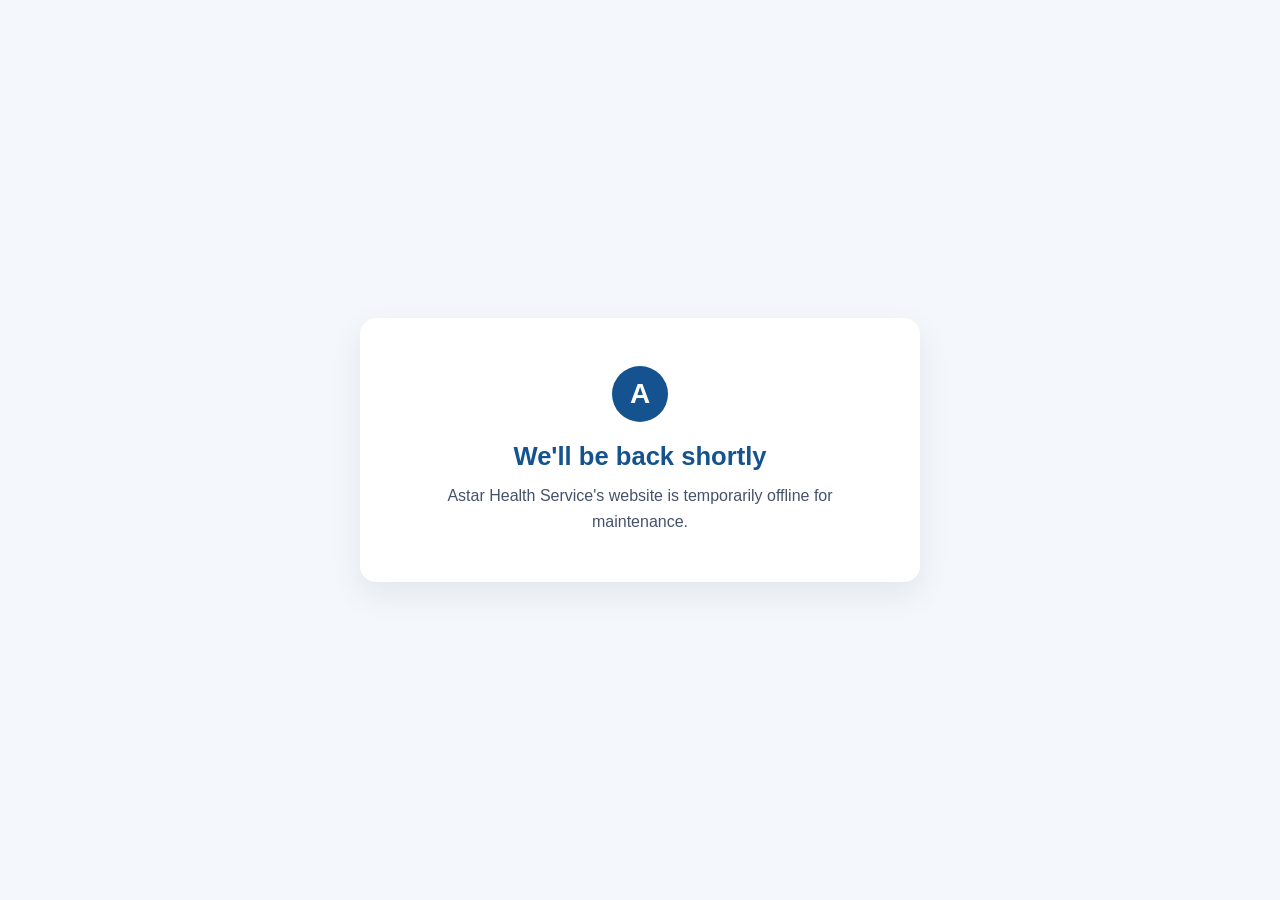
==== commit 61e62b80: "Remove phone and email from maintenance page" ====
--- a/about/index.html
+++ b/about/index.html
@@ -44,10 +44,7 @@
       margin-bottom: 20px;
     }
     h1 { font-size: 1.6rem; margin: 0 0 12px; color: #14538F; }
-    p { font-size: 1rem; line-height: 1.6; margin: 0 0 8px; color: #45526B; }
-    .contact { margin-top: 24px; font-size: 0.95rem; }
-    .contact a { color: #14538F; font-weight: 600; text-decoration: none; }
-    .contact a:hover { text-decoration: underline; }
+    p { font-size: 1rem; line-height: 1.6; margin: 0; color: #45526B; }
   </style>
 </head>
 <body>
@@ -55,11 +52,6 @@
     <div class="badge">A</div>
     <h1>We'll be back shortly</h1>
     <p>Astar Health Service's website is temporarily offline for maintenance.</p>
-    <p>If you need to reach us in the meantime, please get in touch directly:</p>
-    <div class="contact">
-      <p><a href="tel:+61416761673">0416 761 673</a></p>
-      <p><a href="mailto:info@astarhealthservice.au">info@astarhealthservice.au</a></p>
-    </div>
   </main>
 </body>
 </html>
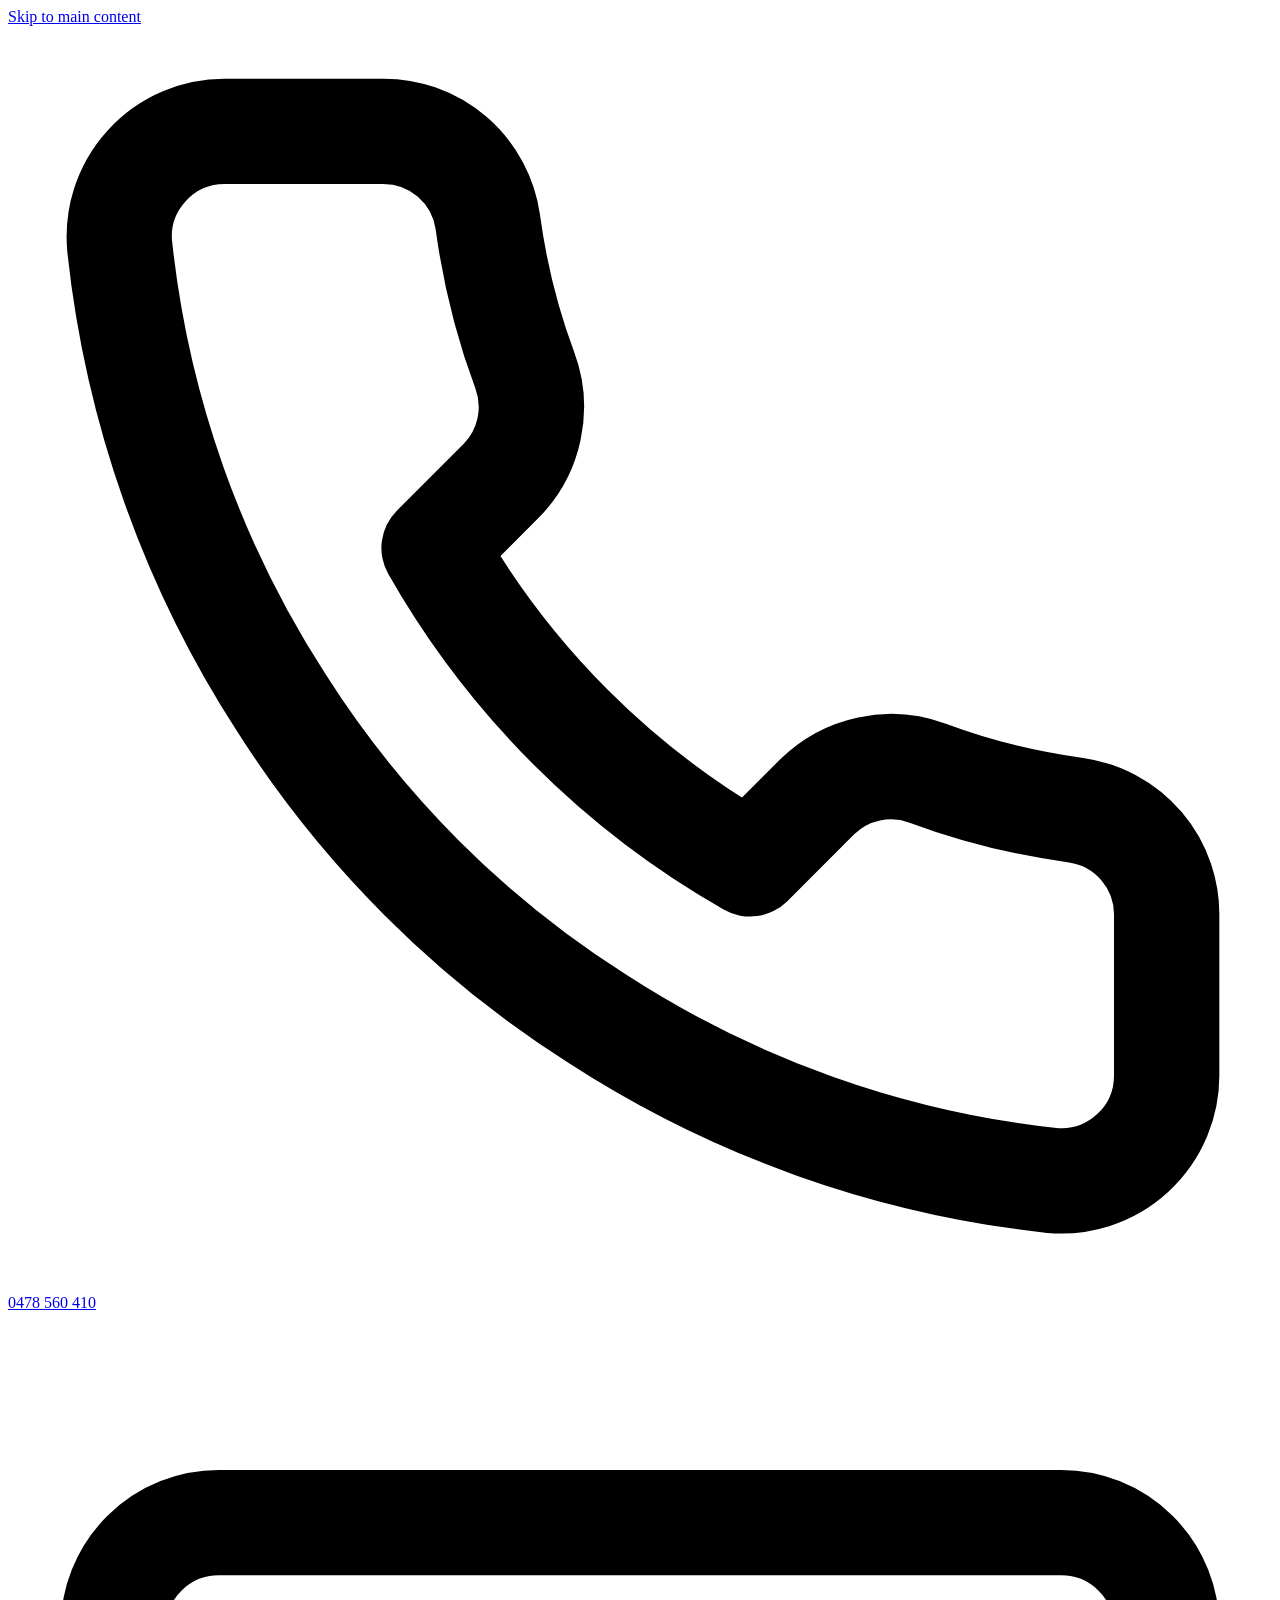
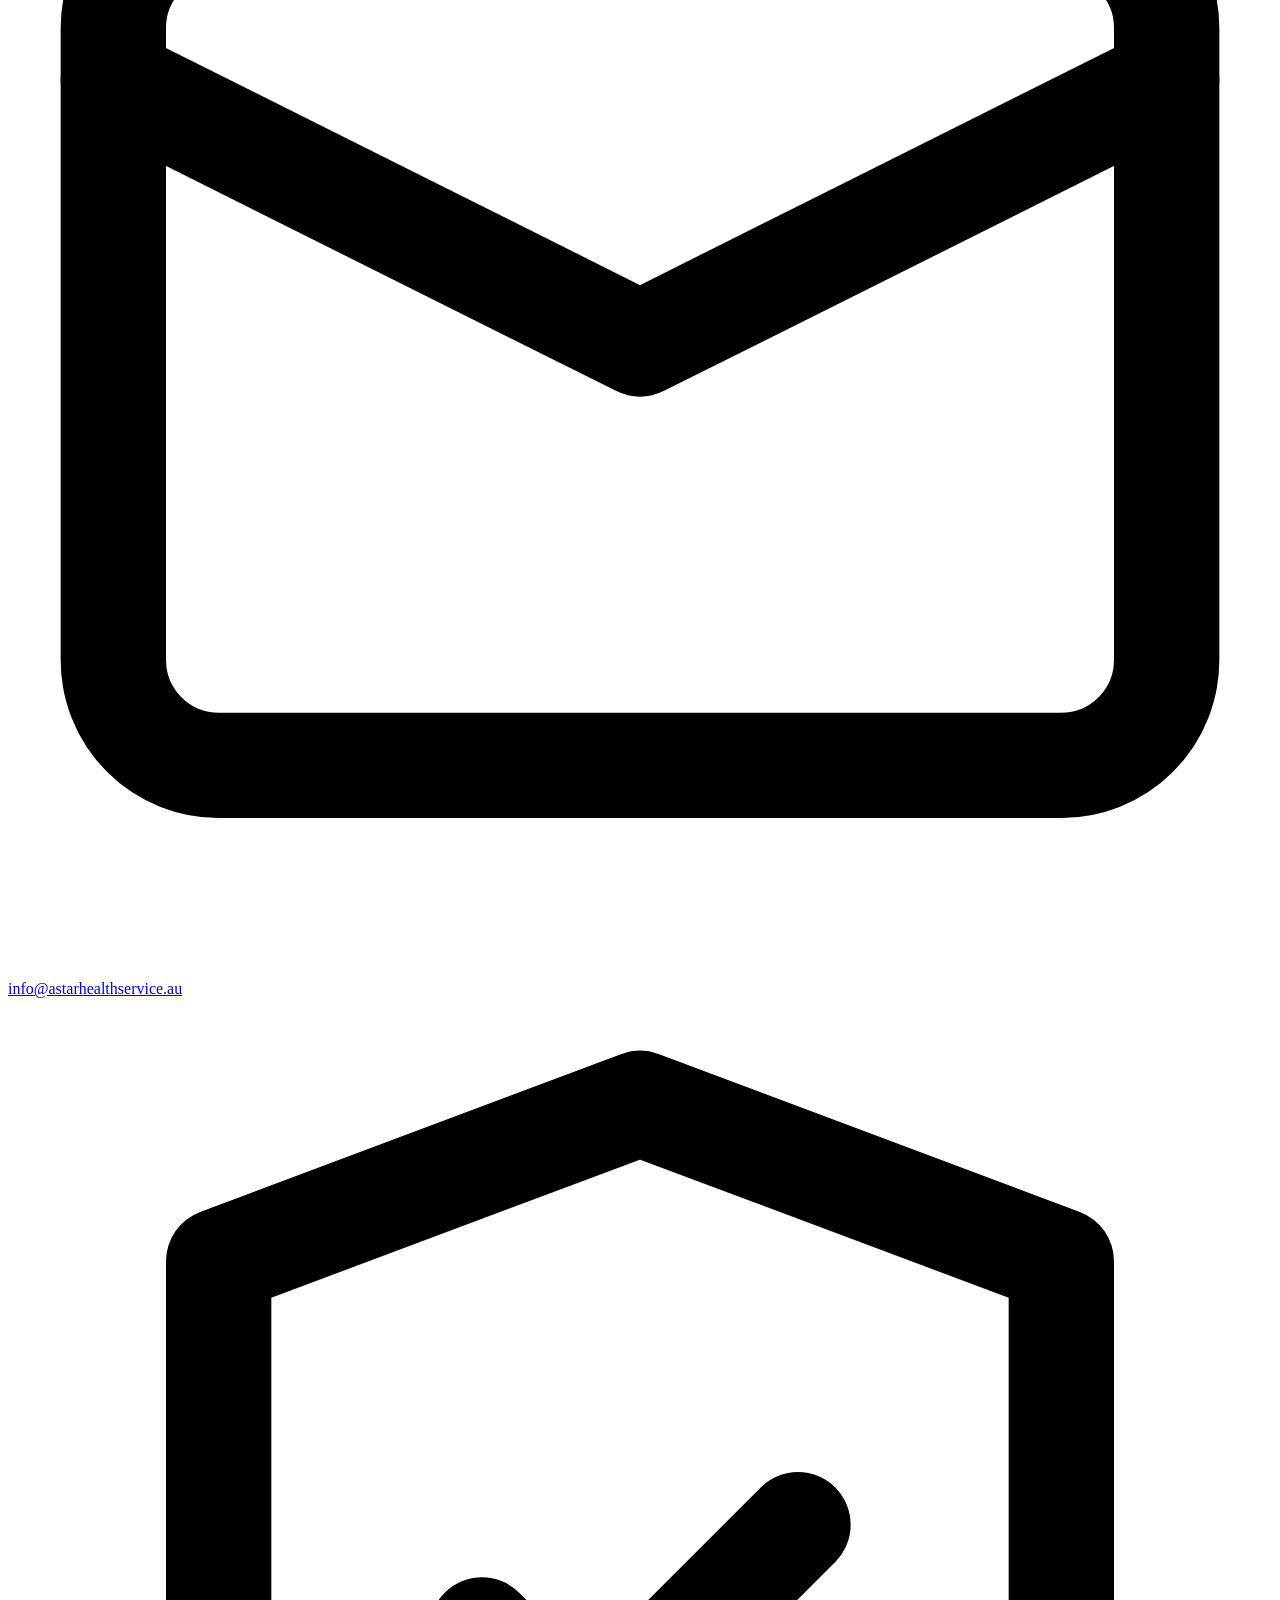
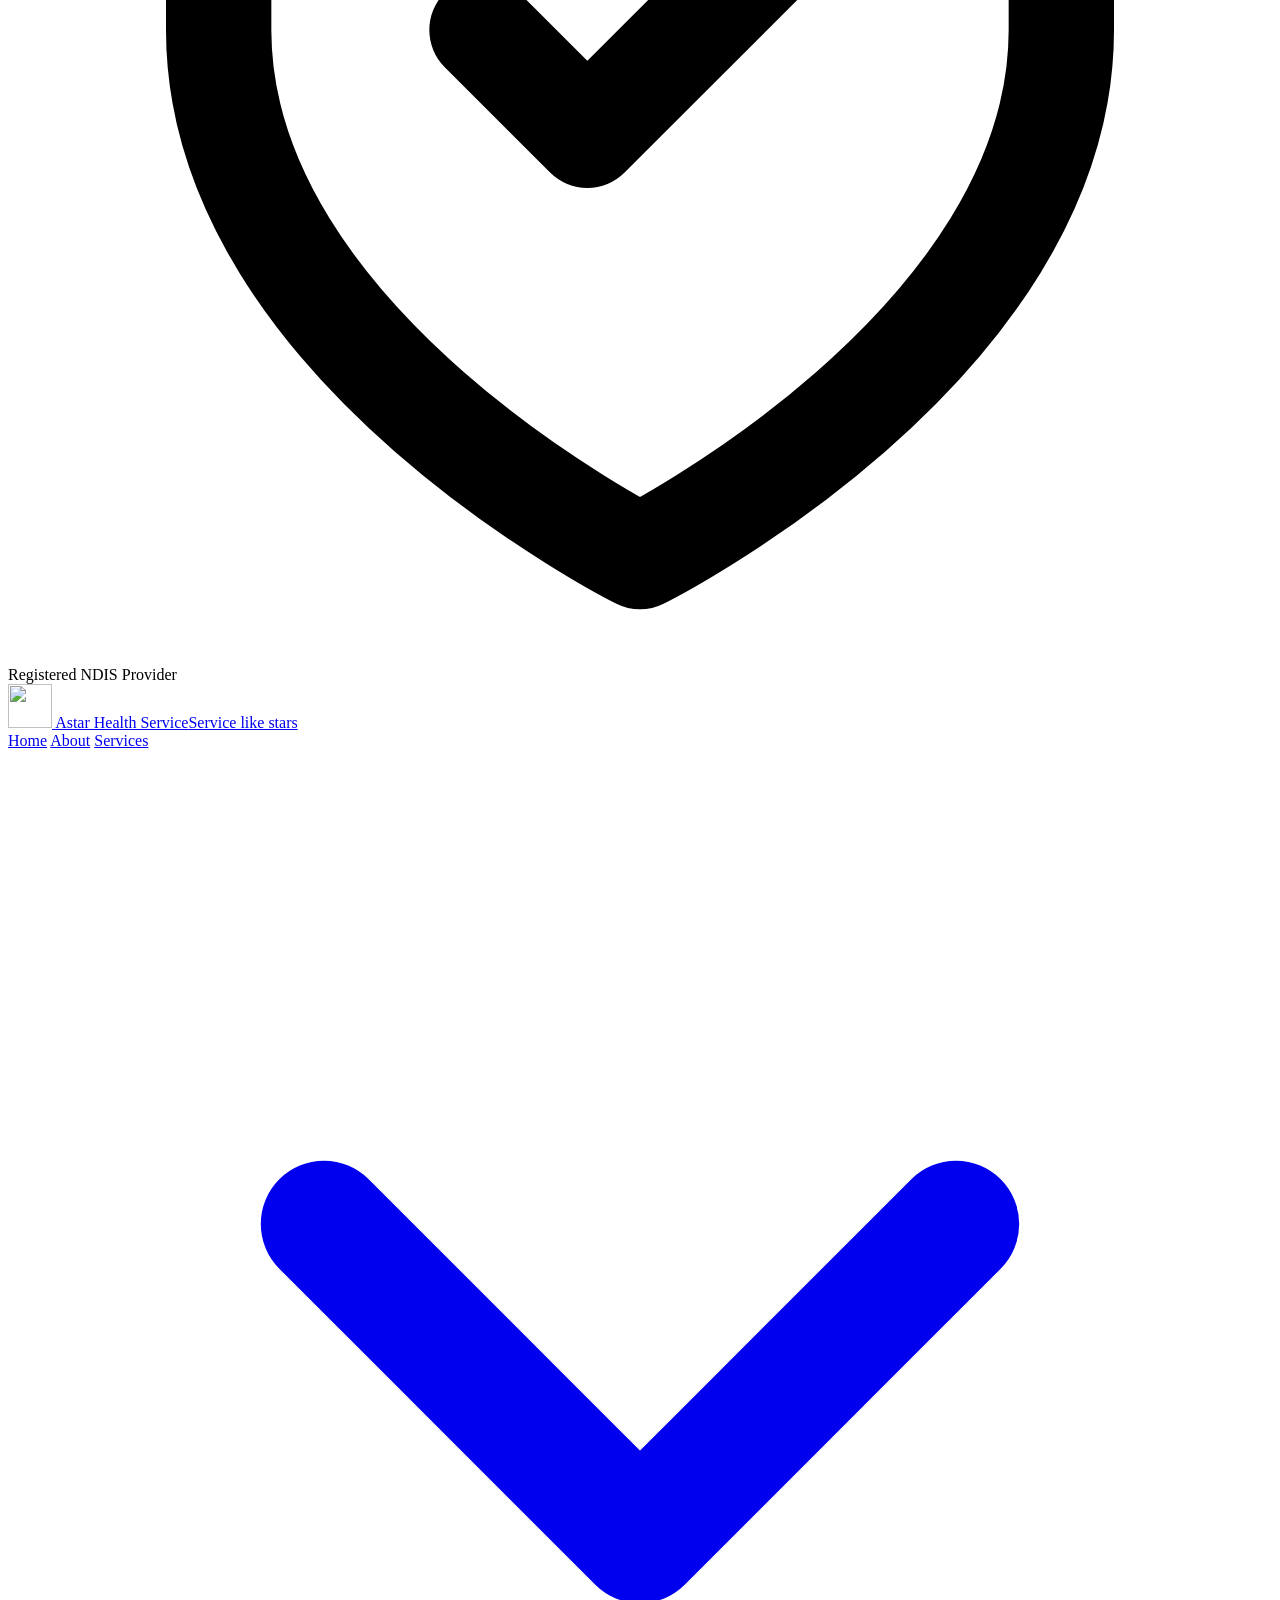
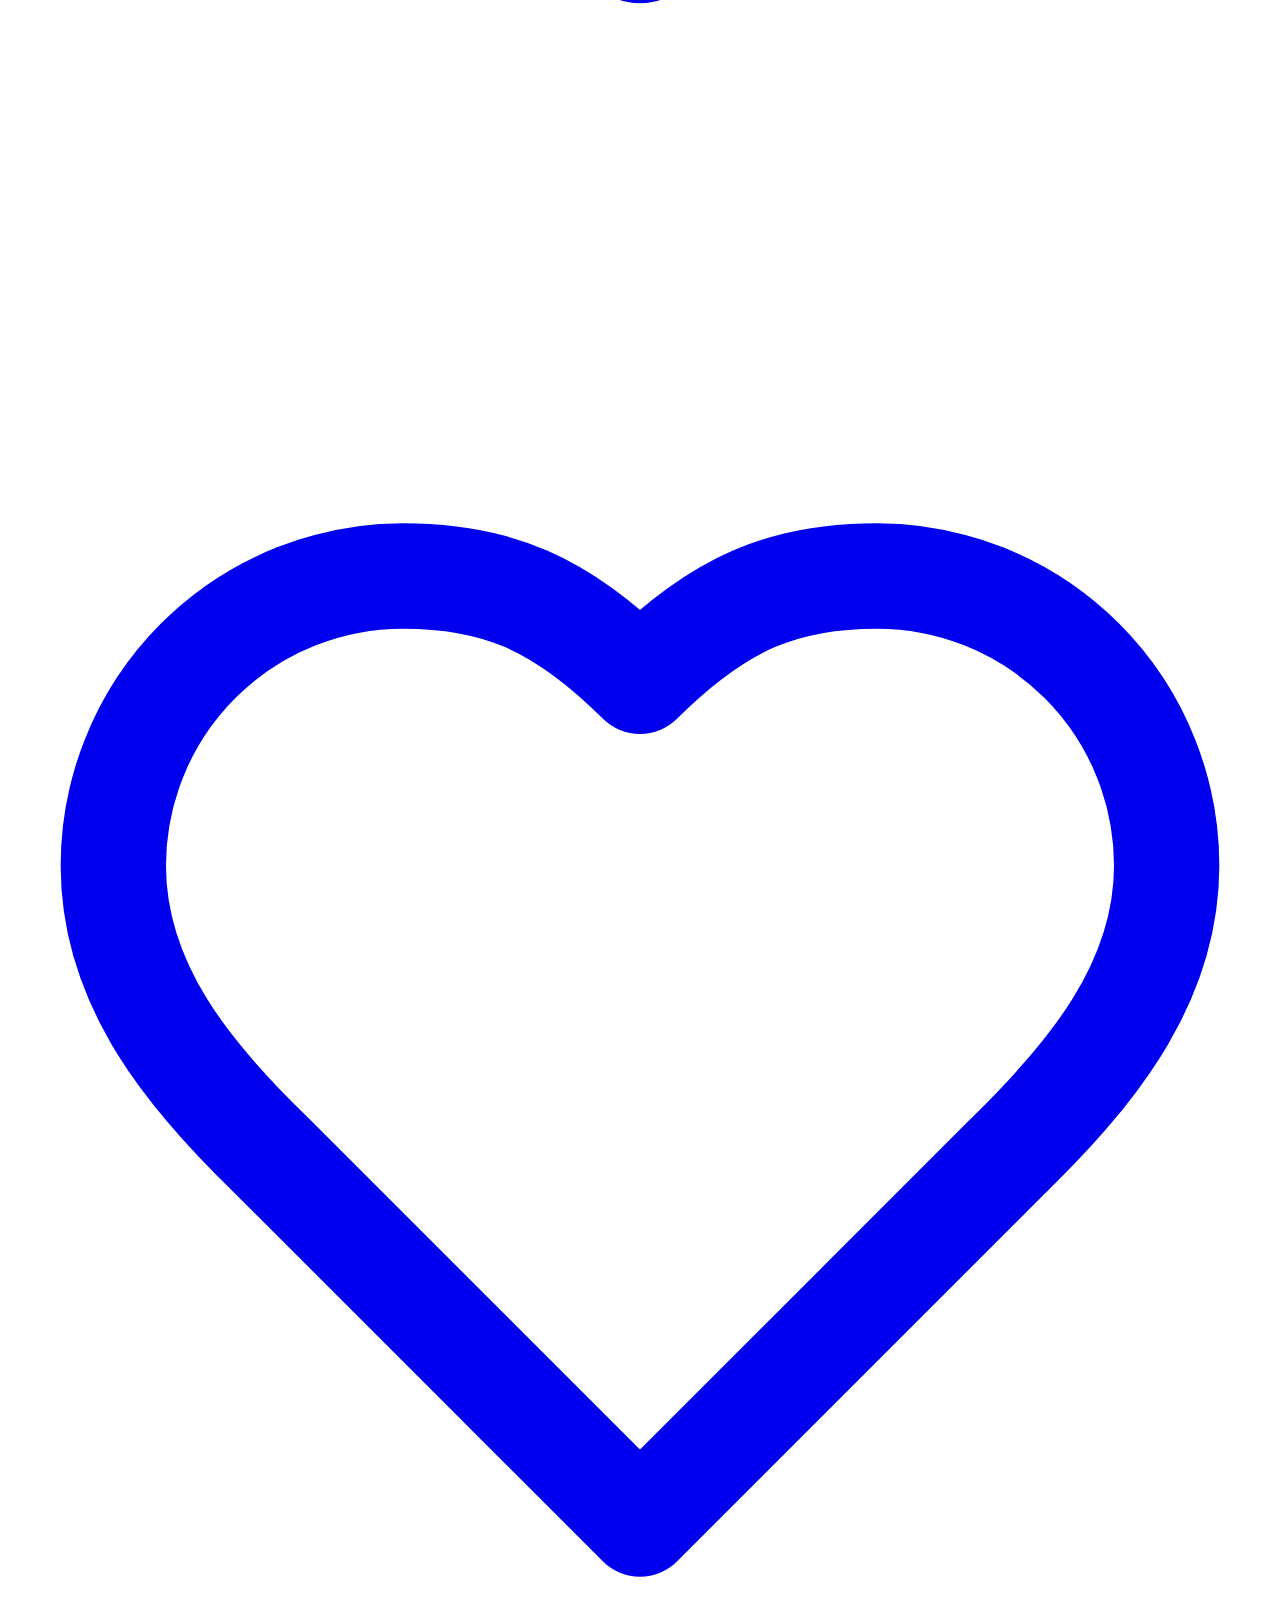
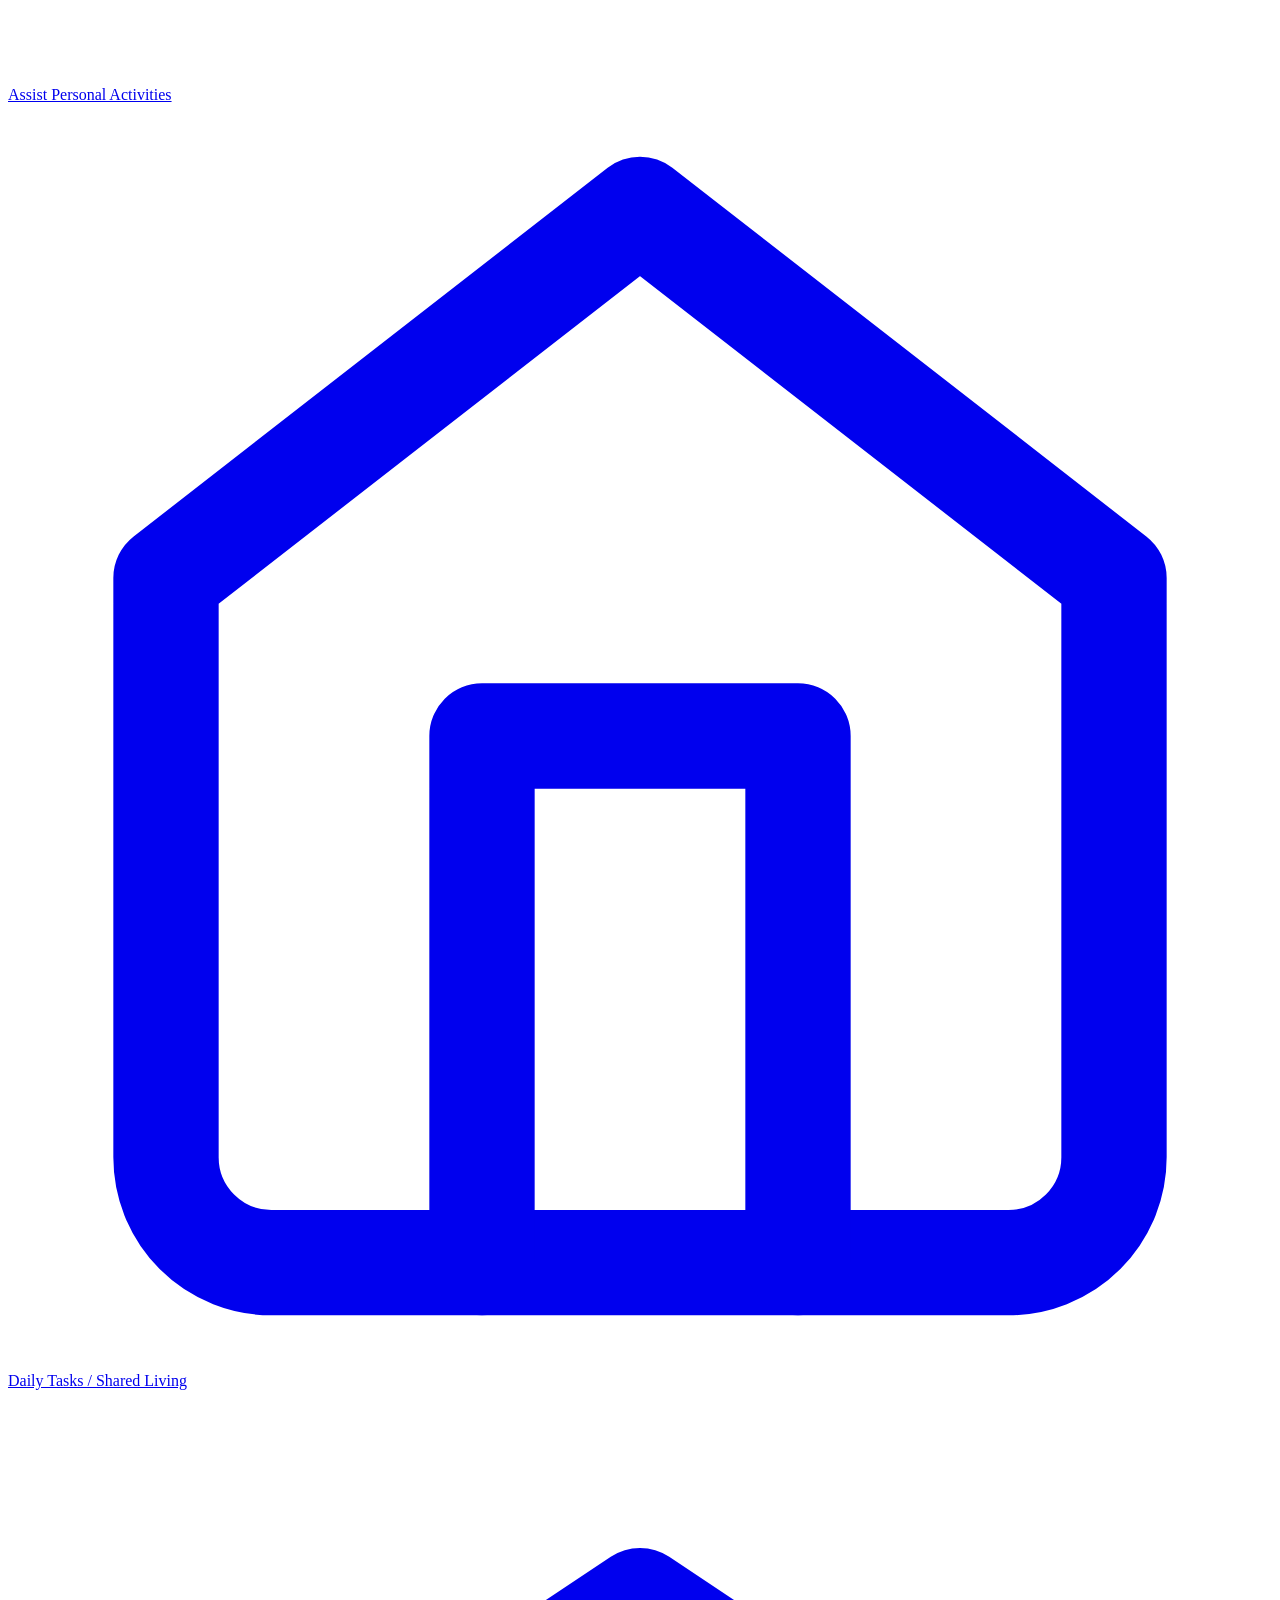
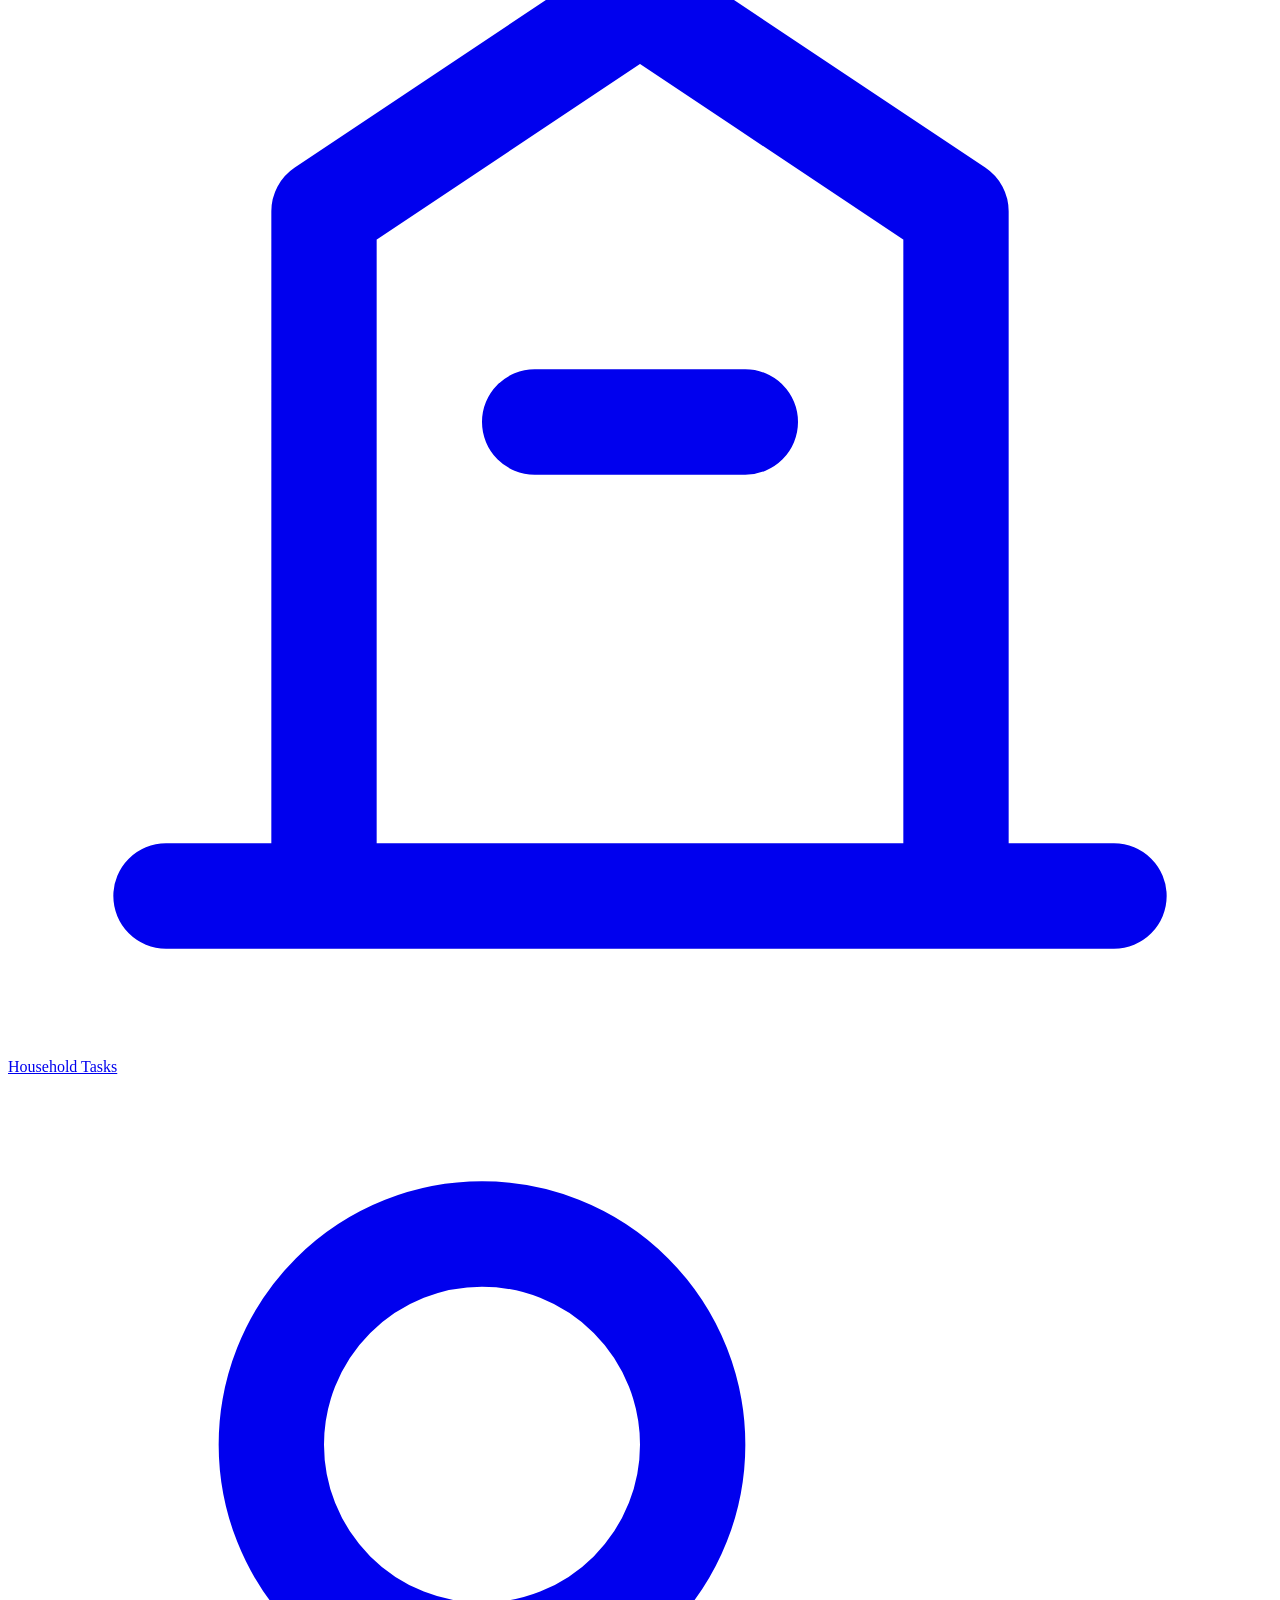
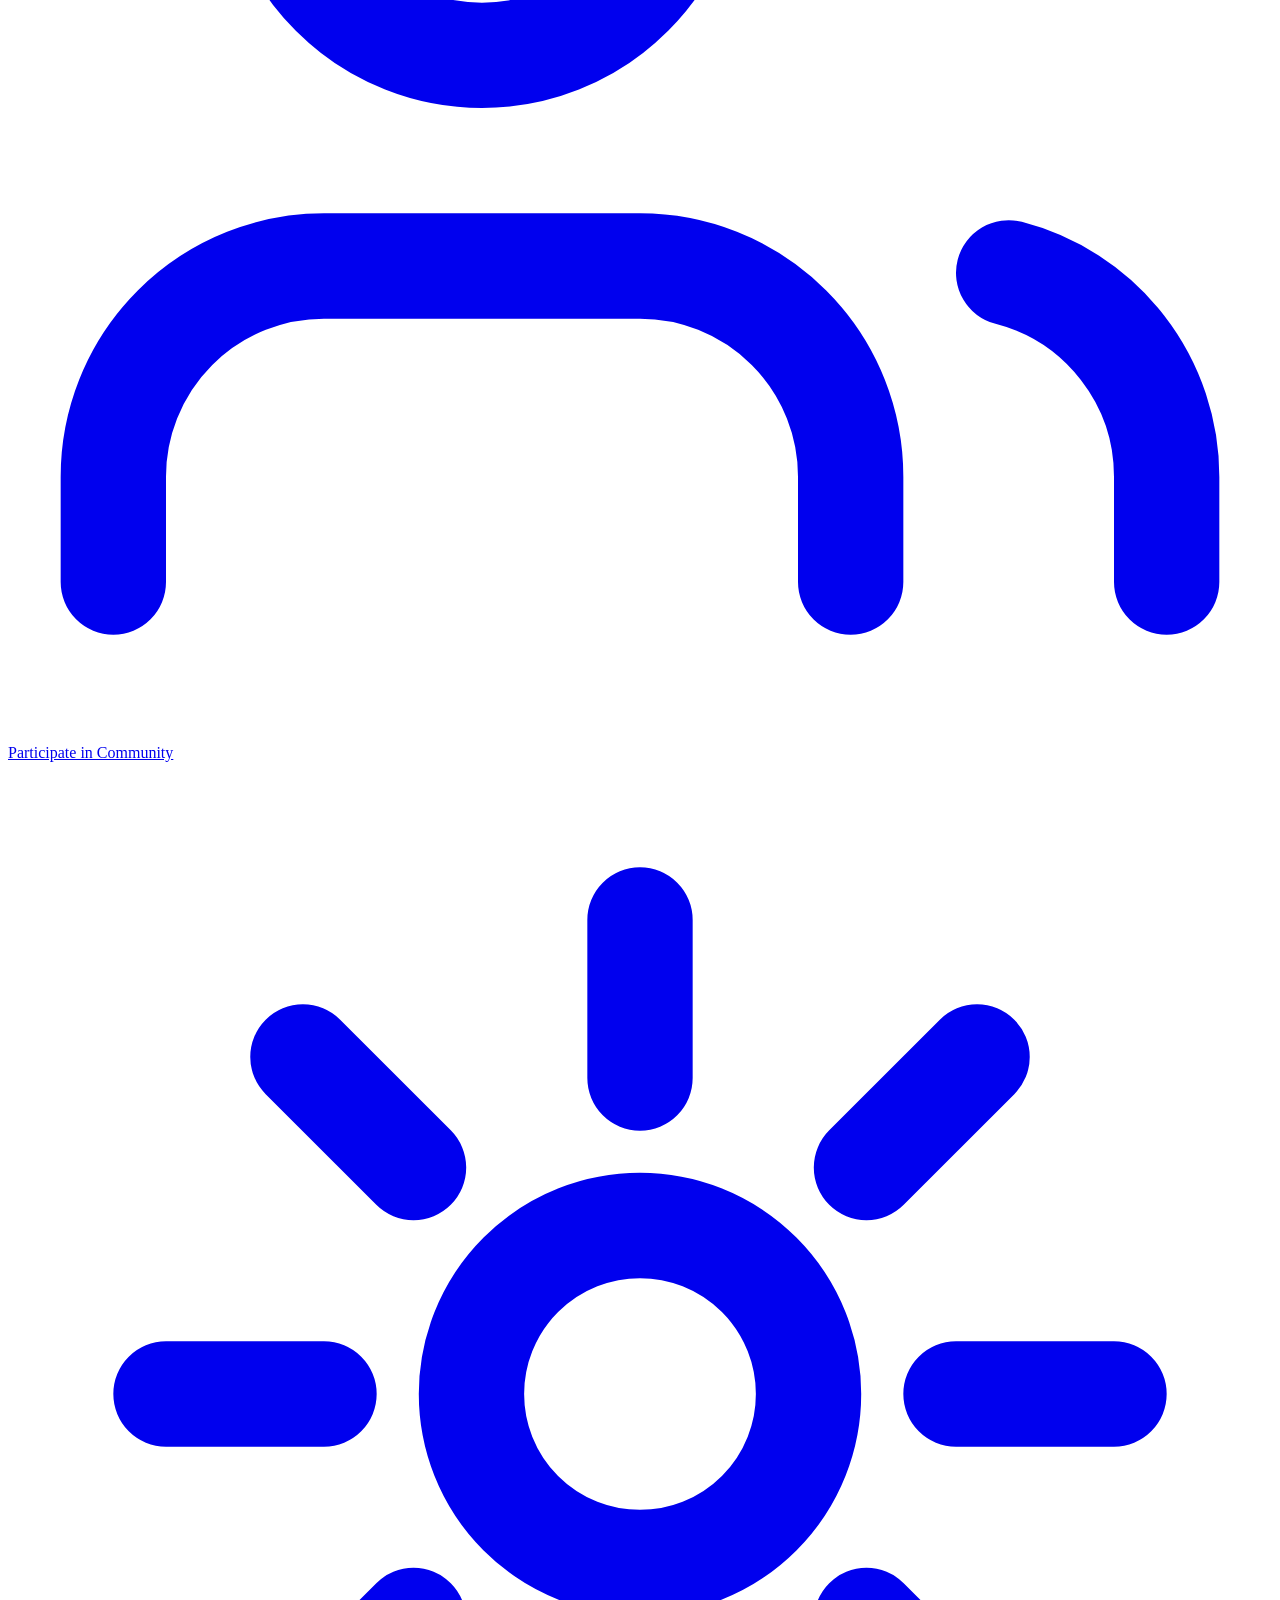
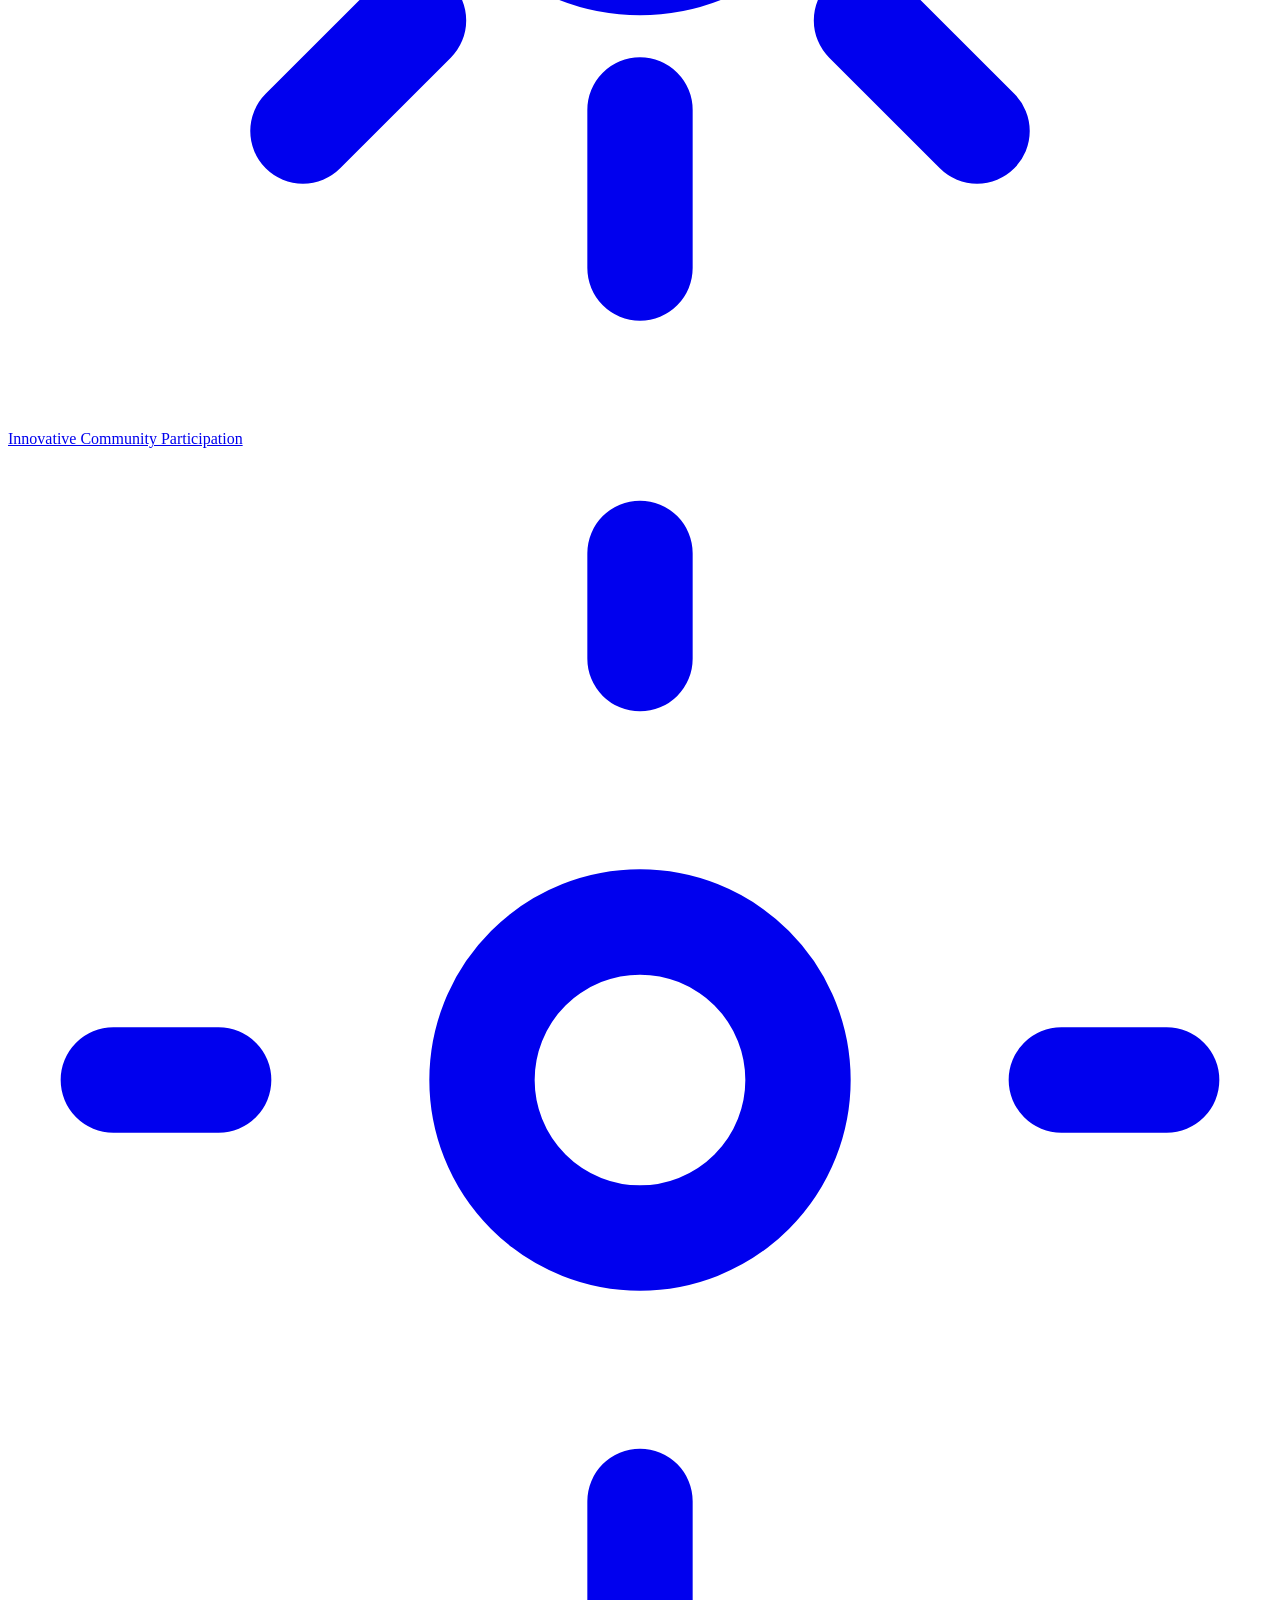
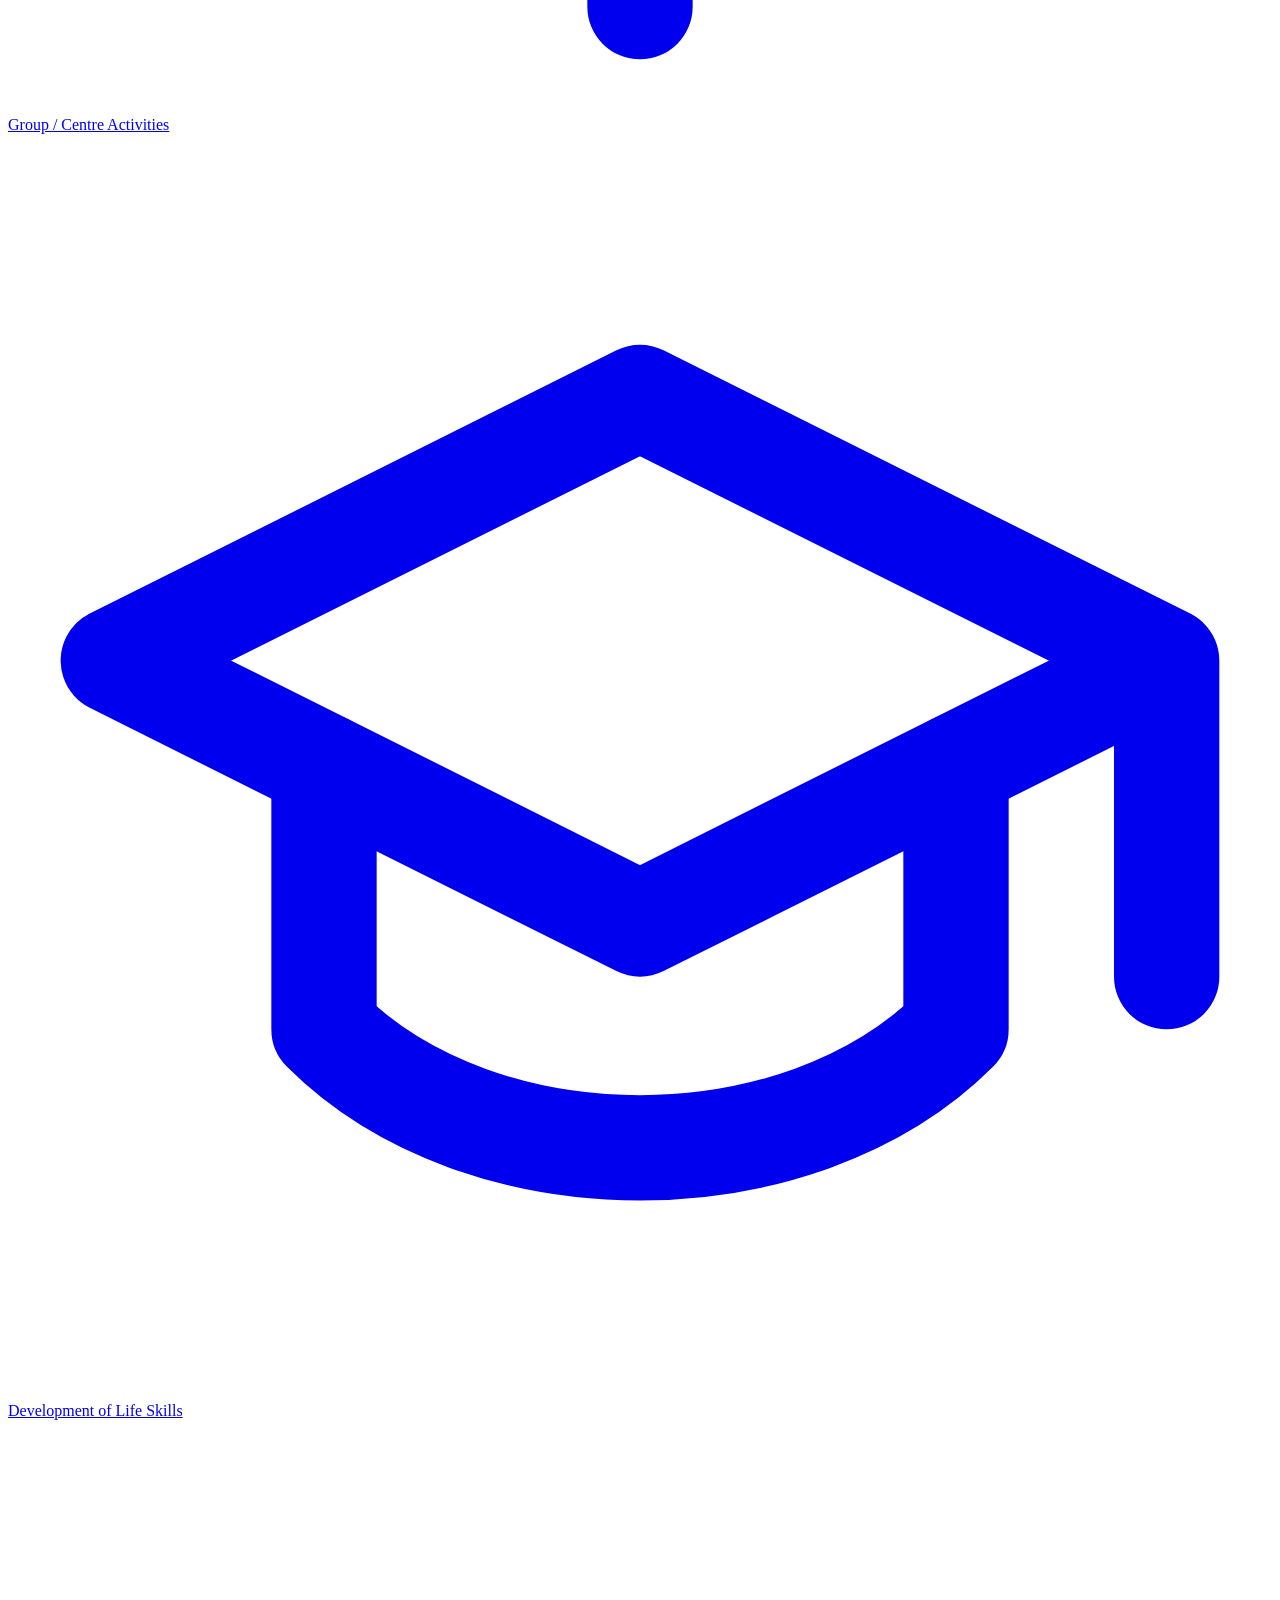
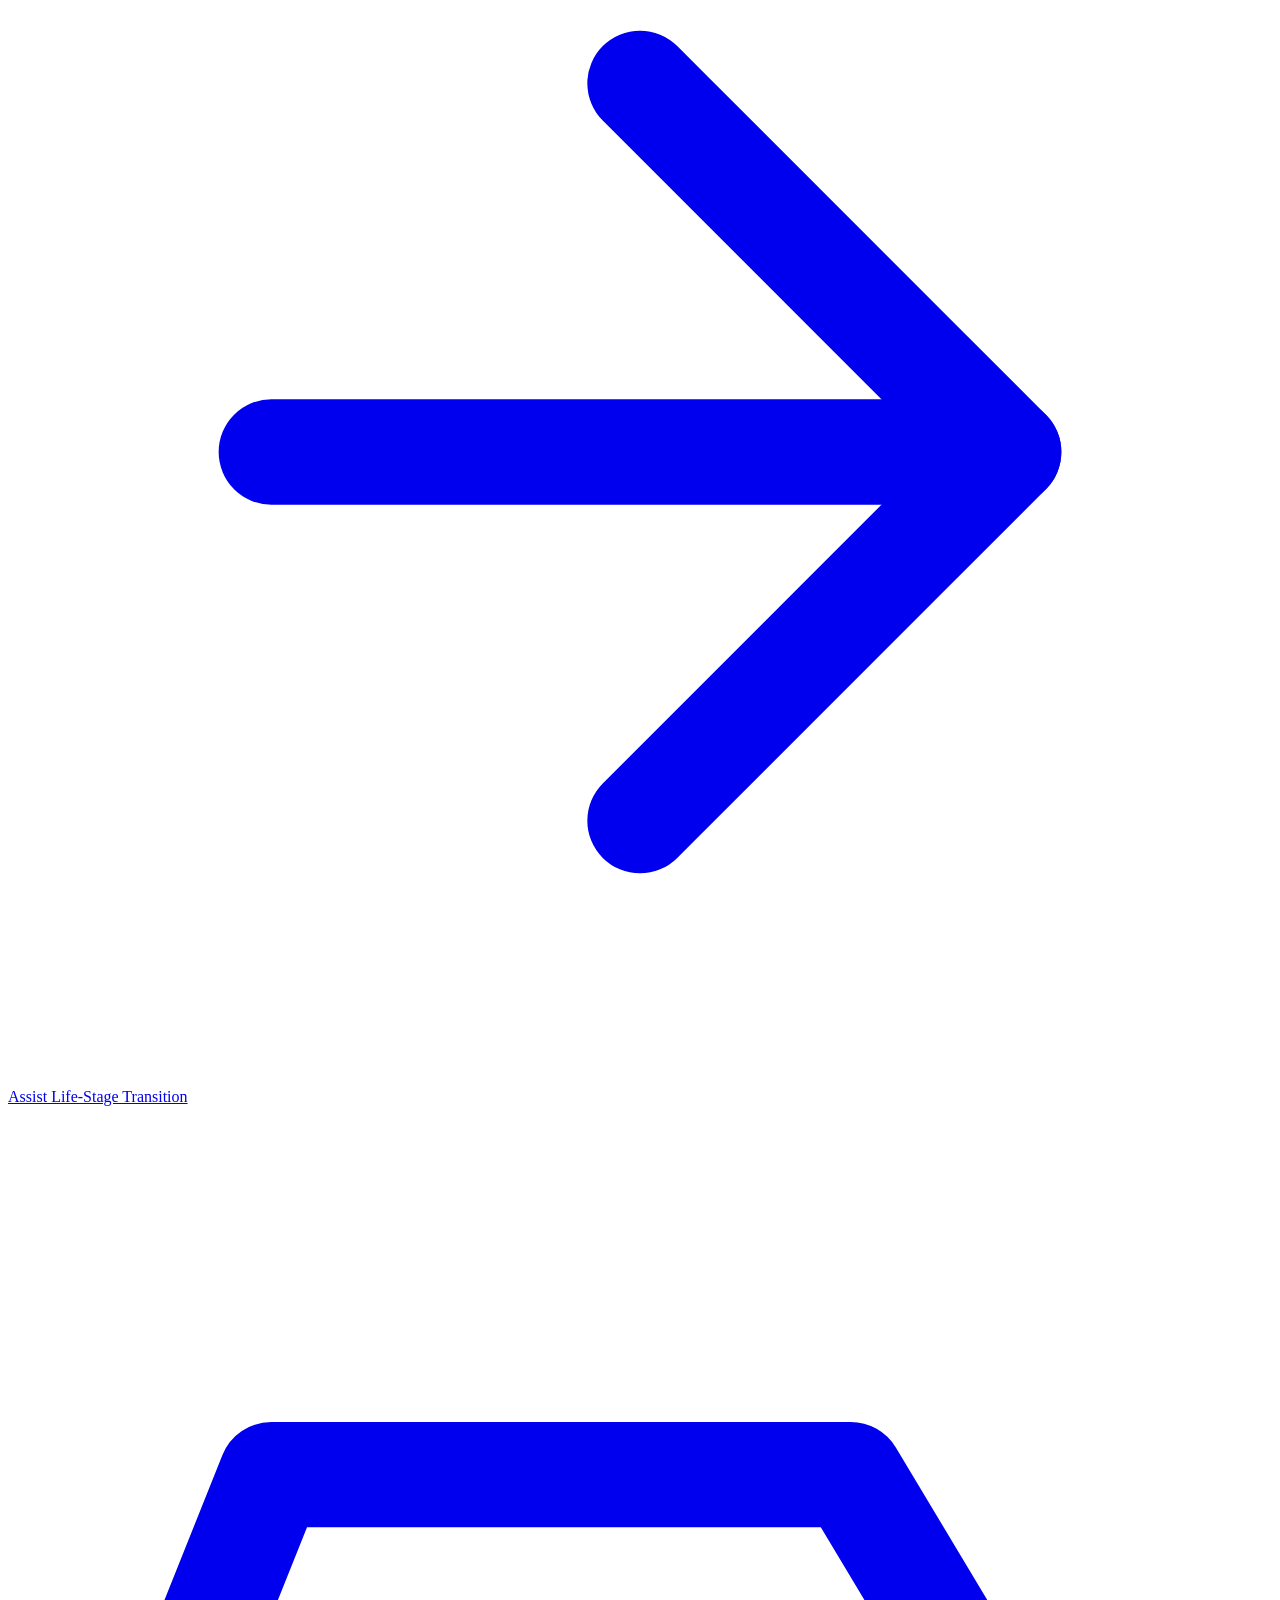
==== commit f9215293: "Restore live site and replace 0416 761 673 with 0478 560 410 Exit maintenance mode by restoring all " ====
--- a/about/index.html
+++ b/about/index.html
@@ -3,55 +3,192 @@
 <head>
   <meta charset="UTF-8" />
   <meta name="viewport" content="width=device-width, initial-scale=1" />
-  <title>Astar Health Service | Site Temporarily Unavailable</title>
-  <meta name="description" content="Astar Health Service's website is temporarily unavailable while we carry out maintenance. We'll be back shortly." />
+  <title>About Us | Astar Health Service — NDIS Provider Victoria</title>
+  <meta name="description" content="Learn about Astar Health Service — a registered NDIS provider in Victoria delivering person-centred disability support with dignity, choice and genuine care." />
   <meta name="theme-color" content="#14538F" />
-  <meta name="robots" content="noindex, nofollow" />
-  <link rel="icon" href="/favicon.png" type="image/png" />
-  <style>
-    :root { color-scheme: light; }
-    * { box-sizing: border-box; }
-    body {
-      margin: 0;
-      min-height: 100vh;
-      display: flex;
-      align-items: center;
-      justify-content: center;
-      padding: 24px;
-      font-family: -apple-system, BlinkMacSystemFont, "Segoe UI", Roboto, Helvetica, Arial, sans-serif;
-      background: #F4F7FB;
-      color: #14213D;
-      text-align: center;
-    }
-    .card {
-      max-width: 560px;
-      background: #FFFFFF;
-      border-radius: 16px;
-      padding: 48px 40px;
-      box-shadow: 0 12px 32px rgba(20, 33, 61, 0.08);
-    }
-    .badge {
-      display: inline-flex;
-      align-items: center;
-      justify-content: center;
-      width: 56px;
-      height: 56px;
-      border-radius: 50%;
-      background: #14538F;
-      color: #fff;
-      font-size: 28px;
-      font-weight: 800;
-      margin-bottom: 20px;
-    }
-    h1 { font-size: 1.6rem; margin: 0 0 12px; color: #14538F; }
-    p { font-size: 1rem; line-height: 1.6; margin: 0; color: #45526B; }
-  </style>
+  <link rel="canonical" href="https://astarhealthservice.au/about/" />
+  <link rel="icon" href="../favicon.png" type="image/png" />
+  <link rel="apple-touch-icon" href="../favicon.png" />
+  <meta property="og:type" content="website" />
+  <meta property="og:title" content="About Astar Health Service | NDIS Provider Victoria" />
+  <meta property="og:description" content="Person-centred NDIS support across Victoria, built on dignity, choice and genuine care." />
+  <meta property="og:url" content="https://astarhealthservice.au/about/" />
+  <meta property="og:site_name" content="Astar Health Service" />
+  <link rel="preconnect" href="https://fonts.googleapis.com" />
+  <link rel="preconnect" href="https://fonts.gstatic.com" crossorigin />
+  <link href="https://fonts.googleapis.com/css2?family=Bricolage+Grotesque:opsz,wght@12..96,500;12..96,700;12..96,800&family=Plus+Jakarta+Sans:wght@400;500;600;700;800&display=swap" rel="stylesheet" />
+  <link rel="stylesheet" href="../styles.css" />
 </head>
 <body>
-  <main class="card">
-    <div class="badge">A</div>
-    <h1>We'll be back shortly</h1>
-    <p>Astar Health Service's website is temporarily offline for maintenance.</p>
+  <a class="skip-link" href="#main">Skip to main content</a>
+
+  <div class="topbar">
+    <div class="container">
+      <div class="tb-left">
+        <span class="tb-item"><svg viewBox="0 0 24 24" fill="none" stroke="currentColor" stroke-width="2" stroke-linecap="round" stroke-linejoin="round"><path d="M22 16.92v3a2 2 0 0 1-2.18 2 19.79 19.79 0 0 1-8.63-3.07 19.5 19.5 0 0 1-6-6 19.79 19.79 0 0 1-3.07-8.67A2 2 0 0 1 4.11 2h3a2 2 0 0 1 2 1.72c.13.96.36 1.9.7 2.81a2 2 0 0 1-.45 2.11L8.09 9.91a16 16 0 0 0 6 6l1.27-1.27a2 2 0 0 1 2.11-.45c.91.34 1.85.57 2.81.7A2 2 0 0 1 22 16.92Z"/></svg><a href="tel:+61478560410">0478 560 410</a></span>
+        <span class="tb-item hide-sm"><svg viewBox="0 0 24 24" fill="none" stroke="currentColor" stroke-width="2" stroke-linecap="round" stroke-linejoin="round"><rect x="2" y="4" width="20" height="16" rx="2"/><path d="m22 7-10 5L2 7"/></svg><a href="mailto:info@astarhealthservice.au">info@astarhealthservice.au</a></span>
+      </div>
+      <div class="tb-right"><svg viewBox="0 0 24 24" fill="none" stroke="currentColor" stroke-width="2" stroke-linecap="round" stroke-linejoin="round"><path d="M12 22s8-4 8-10V5l-8-3-8 3v7c0 6 8 10 8 10Z"/><path d="m9 12 2 2 4-4"/></svg> Registered NDIS Provider</div>
+    </div>
+  </div>
+
+  <header class="site-header">
+    <div class="container nav">
+      <a class="brand" href="../index.html" aria-label="Astar Health Service home">
+        <img class="logo-mark" src="../assets/logo-star.png" alt="" width="44" height="44" />
+        <span class="logo-text"><span class="logo-name">Astar Health Service</span><span class="logo-sub">Service like stars</span></span>
+      </a>
+      <nav class="nav-links" id="primary-nav" aria-label="Primary">
+        <a href="../index.html">Home</a>
+        <a href="../about/" class="active" aria-current="page">About</a>
+        <span class="has-dropdown">
+          <a href="../services/">Services <svg class="caret" viewBox="0 0 24 24" fill="none" stroke="currentColor" stroke-width="2.4" stroke-linecap="round" stroke-linejoin="round" aria-hidden="true"><polyline points="6 9 12 15 18 9"/></svg></a>
+          <div class="mega">
+            <div class="mega-grid">
+              <a href="../services/#personal"><span class="mi"><svg viewBox="0 0 24 24" fill="none" stroke="currentColor" stroke-width="2" stroke-linecap="round" stroke-linejoin="round" aria-hidden="true"><path d="M19 14c1.49-1.46 3-3.21 3-5.5A5.5 5.5 0 0 0 16.5 3c-1.76 0-3 .5-4.5 2-1.5-1.5-2.74-2-4.5-2A5.5 5.5 0 0 0 2 8.5c0 2.3 1.5 4.05 3 5.5l7 7Z"/></svg></span>Assist Personal Activities</a>
+              <a href="../services/#shared-living"><span class="mi"><svg viewBox="0 0 24 24" fill="none" stroke="currentColor" stroke-width="2" stroke-linecap="round" stroke-linejoin="round" aria-hidden="true"><path d="m3 9 9-7 9 7v11a2 2 0 0 1-2 2H5a2 2 0 0 1-2-2Z"/><polyline points="9 22 9 12 15 12 15 22"/></svg></span>Daily Tasks / Shared Living</a>
+              <a href="../services/#household"><span class="mi"><svg viewBox="0 0 24 24" fill="none" stroke="currentColor" stroke-width="2" stroke-linecap="round" stroke-linejoin="round" aria-hidden="true"><path d="M3 21h18M6 21V8l6-4 6 4v13M10 12h4"/></svg></span>Household Tasks</a>
+              <a href="../services/#community"><span class="mi"><svg viewBox="0 0 24 24" fill="none" stroke="currentColor" stroke-width="2" stroke-linecap="round" stroke-linejoin="round" aria-hidden="true"><path d="M16 21v-2a4 4 0 0 0-4-4H6a4 4 0 0 0-4 4v2"/><circle cx="9" cy="7" r="4"/><path d="M22 21v-2a4 4 0 0 0-3-3.87"/></svg></span>Participate in Community</a>
+              <a href="../services/#innov-community"><span class="mi"><svg viewBox="0 0 24 24" fill="none" stroke="currentColor" stroke-width="2" stroke-linecap="round" stroke-linejoin="round" aria-hidden="true"><path d="M12 3v3M12 18v3M3 12h3M18 12h3M5.6 5.6l2.1 2.1M16.3 16.3l2.1 2.1M18.4 5.6l-2.1 2.1M7.7 16.3l-2.1 2.1"/><circle cx="12" cy="12" r="3.2"/></svg></span>Innovative Community Participation</a>
+              <a href="../services/#group"><span class="mi"><svg viewBox="0 0 24 24" fill="none" stroke="currentColor" stroke-width="2" stroke-linecap="round" stroke-linejoin="round" aria-hidden="true"><circle cx="12" cy="12" r="3"/><path d="M12 2v2M12 20v2M2 12h2M20 12h2"/></svg></span>Group / Centre Activities</a>
+              <a href="../services/#life-skills"><span class="mi"><svg viewBox="0 0 24 24" fill="none" stroke="currentColor" stroke-width="2" stroke-linecap="round" stroke-linejoin="round" aria-hidden="true"><path d="M22 10v6M2 10l10-5 10 5-10 5z"/><path d="M6 12v5c3 3 9 3 12 0v-5"/></svg></span>Development of Life Skills</a>
+              <a href="../services/#transitions"><span class="mi"><svg viewBox="0 0 24 24" fill="none" stroke="currentColor" stroke-width="2" stroke-linecap="round" stroke-linejoin="round" aria-hidden="true"><path d="M5 12h14"/><path d="m12 5 7 7-7 7"/></svg></span>Assist Life-Stage Transition</a>
+              <a href="../services/#transport"><span class="mi"><svg viewBox="0 0 24 24" fill="none" stroke="currentColor" stroke-width="2" stroke-linecap="round" stroke-linejoin="round" aria-hidden="true"><path d="M5 17H3v-5l2-5h11l3 5h2v5h-2"/><circle cx="7.5" cy="17.5" r="2.5"/><circle cx="17.5" cy="17.5" r="2.5"/></svg></span>Assist Travel / Transport</a>
+              <a href="../services/#sda"><span class="mi"><svg viewBox="0 0 24 24" fill="none" stroke="currentColor" stroke-width="2" stroke-linecap="round" stroke-linejoin="round" aria-hidden="true"><path d="M3 21h18M5 21V7l7-4 7 4v14M9 21v-5h6v5M9 11h.01M15 11h.01"/></svg></span>Specialised Disability Accommodation</a>
+            </div>
+            <div class="mega-foot"><span>Not sure which support fits?</span><a href="../contact/">Talk to our team →</a></div>
+          </div>
+        </span>
+        <a href="../contact/">Contact</a>
+      </nav>
+      <div class="nav-actions">
+        <a class="nav-phone" href="tel:+61478560410"><svg viewBox="0 0 24 24" fill="none" stroke="currentColor" stroke-width="2" stroke-linecap="round" stroke-linejoin="round" aria-hidden="true"><path d="M22 16.92v3a2 2 0 0 1-2.18 2 19.79 19.79 0 0 1-8.63-3.07 19.5 19.5 0 0 1-6-6 19.79 19.79 0 0 1-3.07-8.67A2 2 0 0 1 4.11 2h3a2 2 0 0 1 2 1.72c.13.96.36 1.9.7 2.81a2 2 0 0 1-.45 2.11L8.09 9.91a16 16 0 0 0 6 6l1.27-1.27a2 2 0 0 1 2.11-.45c.91.34 1.85.57 2.81.7A2 2 0 0 1 22 16.92Z"/></svg>0478 560 410</a>
+        <a class="btn btn-accent" href="../contact/">Make an enquiry</a>
+        <button class="nav-toggle" aria-label="Open menu" aria-expanded="false" aria-controls="primary-nav"><span></span></button>
+      </div>
+    </div>
+  </header>
+
+  <main id="main">
+    <section class="page-hero">
+      <div class="container">
+        <div class="breadcrumb"><a href="../index.html">Home</a> <span aria-hidden="true">/</span> About</div>
+        <span class="eyebrow">About Astar</span>
+        <h1>Genuine care, delivered by people who truly listen</h1>
+        <p class="lede">Astar Health Service is a registered NDIS provider based in Maddingley, Victoria. We exist to help people with disability live the life they choose — with dignity, independence and the right support around them.</p>
+      </div>
+    </section>
+
+    <section class="section">
+      <div class="container split">
+        <div class="split-copy reveal">
+          <span class="eyebrow">Our story</span>
+          <h2 class="mt-0">Local roots, a bigger purpose</h2>
+          <p style="margin-top:16px">Astar Health Service was founded on a simple belief: that quality disability support should feel personal, respectful and built entirely around the individual — never one-size-fits-all.</p>
+          <p style="margin-top:14px">From our home base near Bacchus Marsh, our team supports participants across 17 Victorian suburbs, from metropolitan Melbourne through to Geelong and Ballarat. As a registered NDIS provider, we're held to the National Disability Insurance Scheme's quality and safeguarding standards — and we take them seriously in everything we do.</p>
+          <p style="margin-top:14px">Every support plan we deliver starts with one question: <strong>what matters most to you?</strong></p>
+        </div>
+        <div class="split-media reveal">
+          <div class="shot"><img src="../assets/img/about.jpg" alt="A support worker assisting an older participant warmly at home" width="1200" height="800" /></div>
+          <img class="star-accent" src="../assets/logo-star.png" alt="" width="64" height="64" aria-hidden="true" />
+        </div>
+      </div>
+    </section>
+
+    <section class="section bg-tint">
+      <div class="container">
+        <div class="grid grid-2">
+          <div class="mission-card reveal"><h3>Our mission</h3><p>To deliver flexible, person-centred NDIS supports that empower Victorians with disability to build independence, pursue their goals and participate fully in their community.</p></div>
+          <div class="mission-card reveal"><h3>Our vision</h3><p>An inclusive Victoria where every person — regardless of ability — has genuine choice, control and the support they need to live a full and meaningful life.</p></div>
+        </div>
+      </div>
+    </section>
+
+    <section class="section">
+      <div class="container">
+        <div class="section-head center reveal"><span class="eyebrow">What guides us</span><h2>The values behind every visit</h2></div>
+        <div class="grid grid-2" style="margin-top:44px">
+          <div class="value-row reveal"><span class="ic"><svg viewBox="0 0 24 24" fill="none" stroke="currentColor" stroke-width="2" stroke-linecap="round" stroke-linejoin="round" aria-hidden="true"><path d="M19 14c1.49-1.46 3-3.21 3-5.5A5.5 5.5 0 0 0 16.5 3c-1.76 0-3 .5-4.5 2-1.5-1.5-2.74-2-4.5-2A5.5 5.5 0 0 0 2 8.5c0 2.3 1.5 4.05 3 5.5l7 7Z"/></svg></span><div><h4>Dignity &amp; respect</h4><p>We see the person first. Every interaction honours your choices, privacy and right to be heard.</p></div></div>
+          <div class="value-row reveal"><span class="ic"><svg viewBox="0 0 24 24" fill="none" stroke="currentColor" stroke-width="2" stroke-linecap="round" stroke-linejoin="round" aria-hidden="true"><path d="M12 2 4 5v6c0 5 3.4 7.8 8 11 4.6-3.2 8-6 8-11V5Z"/><path d="m9 12 2 2 4-4"/></svg></span><div><h4>Safety &amp; trust</h4><p>Trained, screened and reliable workers you can count on — backed by NDIS quality and safeguarding standards.</p></div></div>
+          <div class="value-row reveal"><span class="ic"><svg viewBox="0 0 24 24" fill="none" stroke="currentColor" stroke-width="2" stroke-linecap="round" stroke-linejoin="round" aria-hidden="true"><circle cx="12" cy="12" r="10"/><path d="m8 12 3 3 5-6"/></svg></span><div><h4>Choice &amp; control</h4><p>It's your plan and your life. We work for you — flexible to your routine, goals and preferences.</p></div></div>
+          <div class="value-row reveal"><span class="ic"><svg viewBox="0 0 24 24" fill="none" stroke="currentColor" stroke-width="2" stroke-linecap="round" stroke-linejoin="round" aria-hidden="true"><path d="M16 21v-2a4 4 0 0 0-4-4H6a4 4 0 0 0-4 4v2"/><circle cx="9" cy="7" r="4"/><path d="M22 21v-2a4 4 0 0 0-3-3.87"/><path d="M16 3.13a4 4 0 0 1 0 7.75"/></svg></span><div><h4>Inclusion for all</h4><p>We welcome people of every ability, culture, gender and background — and match supports accordingly.</p></div></div>
+        </div>
+      </div>
+    </section>
+
+    <section class="section bg-tint" aria-labelledby="feat-title">
+      <div class="container">
+        <div class="section-head center reveal"><span class="eyebrow" style="justify-content:center">Why families choose Astar</span><h2 id="feat-title">Support you can count on</h2></div>
+        <div class="feature-grid" style="margin-top:44px">
+          <div class="feature reveal"><span class="fx"><svg viewBox="0 0 24 24" fill="none" stroke="currentColor" stroke-width="2" stroke-linecap="round" stroke-linejoin="round" aria-hidden="true"><path d="M12 22s8-4 8-10V5l-8-3-8 3v7c0 6 8 10 8 10Z"/><path d="m9 12 2 2 4-4"/></svg></span><h3>Registered &amp; compliant</h3><p>We meet the NDIS Quality and Safeguards Commission's standards for safe, quality supports.</p></div>
+          <div class="feature reveal"><span class="fx"><svg viewBox="0 0 24 24" fill="none" stroke="currentColor" stroke-width="2" stroke-linecap="round" stroke-linejoin="round" aria-hidden="true"><circle cx="12" cy="12" r="10"/><path d="m8 12 3 3 5-6"/></svg></span><h3>Person-centred plans</h3><p>Support shaped around your goals, preferences and routine — reviewed with you over time.</p></div>
+          <div class="feature reveal"><span class="fx"><svg viewBox="0 0 24 24" fill="none" stroke="currentColor" stroke-width="2" stroke-linecap="round" stroke-linejoin="round" aria-hidden="true"><circle cx="12" cy="8" r="5"/><path d="M20 21a8 8 0 0 0-16 0"/></svg></span><h3>Carefully matched team</h3><p>Trained, screened workers chosen for the right fit — building trust and consistency.</p></div>
+          <div class="feature reveal"><span class="fx"><svg viewBox="0 0 24 24" fill="none" stroke="currentColor" stroke-width="2" stroke-linecap="round" stroke-linejoin="round" aria-hidden="true"><circle cx="12" cy="12" r="10"/><polyline points="12 6 12 12 16 14"/></svg></span><h3>Flexible &amp; responsive</h3><p>Support 7 days a week, with the ability to adapt as your needs and goals change.</p></div>
+          <div class="feature reveal"><span class="fx"><svg viewBox="0 0 24 24" fill="none" stroke="currentColor" stroke-width="2" stroke-linecap="round" stroke-linejoin="round" aria-hidden="true"><path d="M21 10c0 7-9 12-9 12s-9-5-9-12a9 9 0 0 1 18 0Z"/><circle cx="12" cy="10" r="3"/></svg></span><h3>Local to Victoria</h3><p>Based near Bacchus Marsh, delivering supports across metro and regional Victoria.</p></div>
+          <div class="feature reveal"><span class="fx"><svg viewBox="0 0 24 24" fill="none" stroke="currentColor" stroke-width="2" stroke-linecap="round" stroke-linejoin="round" aria-hidden="true"><path d="M16 21v-2a4 4 0 0 0-4-4H6a4 4 0 0 0-4 4v2"/><circle cx="9" cy="7" r="4"/><path d="M22 21v-2a4 4 0 0 0-3-3.87"/><path d="M16 3.13a4 4 0 0 1 0 7.75"/></svg></span><h3>Inclusive for all</h3><p>We welcome people of every ability, culture, gender and background.</p></div>
+        </div>
+      </div>
+    </section>
+
+    <section class="section--tight bg-navy">
+      <div class="container">
+        <div class="stats">
+          <div class="stat reveal"><div class="num">NDIS</div><div class="label">Registered provider</div></div>
+          <div class="stat reveal"><div class="num"><span data-count="10">10</span></div><div class="label">Registered support types</div></div>
+          <div class="stat reveal"><div class="num"><span data-count="17">17</span></div><div class="label">Suburbs serviced</div></div>
+          <div class="stat reveal"><div class="num">VIC</div><div class="label">Proudly Victorian</div></div>
+        </div>
+      </div>
+    </section>
+
+    <section class="section">
+      <div class="container">
+        <div class="cta-band reveal">
+          <img class="bg" src="../assets/img/cta.jpg" alt="" aria-hidden="true" />
+          <h2>Let's talk about your goals</h2>
+          <p>We'd love to learn what matters to you and show you how Astar can help. Reach out for a friendly, no-obligation chat.</p>
+          <div class="hero-cta">
+            <a class="btn btn-accent btn-lg" href="../contact/">Make an enquiry</a>
+            <a class="btn btn-outline-light btn-lg" href="../services/">See our services</a>
+          </div>
+        </div>
+      </div>
+    </section>
   </main>
+
+  <footer class="site-footer">
+    <div class="container">
+      <div class="footer-grid">
+        <div class="footer-brand">
+          <a class="brand" href="../index.html" aria-label="Astar Health Service home">
+            <img class="logo-mark" src="../assets/logo-star.png" alt="" width="44" height="44" />
+            <span class="logo-text"><span class="logo-name">Astar Health Service</span><span class="logo-sub">Service like stars</span></span>
+          </a>
+          <p class="footer-about">A registered NDIS provider delivering warm, person-centred disability support across Victoria.</p>
+          <img src="../assets/ndis-badge.png" alt="Registered NDIS Provider" width="200" height="56" style="margin-top:20px" />
+        </div>
+        <div class="footer-col"><h4>Explore</h4><ul><li><a href="../index.html">Home</a></li><li><a href="../about/">About us</a></li><li><a href="../services/">Our services</a></li><li><a href="../contact/">Contact</a></li></ul></div>
+        <div class="footer-col"><h4>Our supports</h4><ul><li><a href="../services/#personal">Personal activities</a></li><li><a href="../services/#shared-living">Independent living</a></li><li><a href="../services/#community">Community access</a></li><li><a href="../services/#transport">Travel &amp; transport</a></li></ul></div>
+        <div class="footer-col">
+          <h4>Get in touch</h4>
+          <div class="footer-contact-item"><svg viewBox="0 0 24 24" fill="none" stroke="currentColor" stroke-width="2" stroke-linecap="round" stroke-linejoin="round" aria-hidden="true"><path d="M22 16.92v3a2 2 0 0 1-2.18 2 19.79 19.79 0 0 1-8.63-3.07 19.5 19.5 0 0 1-6-6 19.79 19.79 0 0 1-3.07-8.67A2 2 0 0 1 4.11 2h3a2 2 0 0 1 2 1.72c.13.96.36 1.9.7 2.81a2 2 0 0 1-.45 2.11L8.09 9.91a16 16 0 0 0 6 6l1.27-1.27a2 2 0 0 1 2.11-.45c.91.34 1.85.57 2.81.7A2 2 0 0 1 22 16.92Z"/></svg><a href="tel:+61478560410">0478 560 410</a> · <a href="tel:+61478625638">0478 625 638</a></div>
+          <div class="footer-contact-item"><svg viewBox="0 0 24 24" fill="none" stroke="currentColor" stroke-width="2" stroke-linecap="round" stroke-linejoin="round" aria-hidden="true"><rect x="2" y="4" width="20" height="16" rx="2"/><path d="m22 7-10 5L2 7"/></svg><a href="mailto:info@astarhealthservice.au">info@astarhealthservice.au</a></div>
+          <div class="footer-contact-item"><svg viewBox="0 0 24 24" fill="none" stroke="currentColor" stroke-width="2" stroke-linecap="round" stroke-linejoin="round" aria-hidden="true"><path d="M20 10c0 6-8 12-8 12s-8-6-8-12a8 8 0 0 1 16 0Z"/><circle cx="12" cy="10" r="3"/></svg>Maddingley, VIC 3340</div>
+          <div class="footer-social">
+            <a href="#" aria-label="Astar Health Service on Facebook"><svg viewBox="0 0 24 24" fill="currentColor" aria-hidden="true"><path d="M22 12a10 10 0 1 0-11.56 9.88v-6.99H7.9V12h2.54V9.8c0-2.5 1.49-3.89 3.78-3.89 1.09 0 2.24.2 2.24.2v2.46h-1.26c-1.24 0-1.63.77-1.63 1.56V12h2.78l-.44 2.89h-2.34v6.99A10 10 0 0 0 22 12Z"/></svg></a>
+            <a href="#" aria-label="Astar Health Service on Instagram"><svg viewBox="0 0 24 24" fill="none" stroke="currentColor" stroke-width="2" stroke-linecap="round" stroke-linejoin="round" aria-hidden="true"><rect x="2" y="2" width="20" height="20" rx="5"/><circle cx="12" cy="12" r="4"/><line x1="17.5" y1="6.5" x2="17.5" y2="6.5"/></svg></a>
+            <a href="#" aria-label="Astar Health Service on LinkedIn"><svg viewBox="0 0 24 24" fill="currentColor" aria-hidden="true"><path d="M20.45 20.45h-3.56v-5.57c0-1.33-.02-3.04-1.85-3.04-1.85 0-2.14 1.45-2.14 2.94v5.67H9.34V9h3.42v1.56h.05c.48-.9 1.64-1.85 3.37-1.85 3.6 0 4.27 2.37 4.27 5.46v6.28ZM5.34 7.43a2.07 2.07 0 1 1 0-4.14 2.07 2.07 0 0 1 0 4.14ZM7.12 20.45H3.55V9h3.57v11.45ZM22.22 0H1.77C.79 0 0 .77 0 1.73v20.54C0 23.23.79 24 1.77 24h20.45c.98 0 1.78-.77 1.78-1.73V1.73C24 .77 23.2 0 22.22 0Z"/></svg></a>
+          </div>
+        </div>
+      </div>
+      <div class="acknowledgement"><strong>Acknowledgement of Country.</strong> Astar Health Service acknowledges the Traditional Custodians of the lands on which we work and live, and pays respect to Elders past and present. We welcome people of all abilities, cultures, genders and backgrounds.</div>
+      <div class="footer-bottom">
+        <span>&copy; <span id="year">2026</span> Astar Health Service Pty Ltd · ABN 58 663 470 675 · Registered NDIS Provider</span>
+        <span class="legal"><a href="../contact/">Contact</a><a href="../services/">Services</a></span>
+      </div>
+    </div>
+  </footer>
+
+  <script src="../script.js" defer></script>
 </body>
 </html>
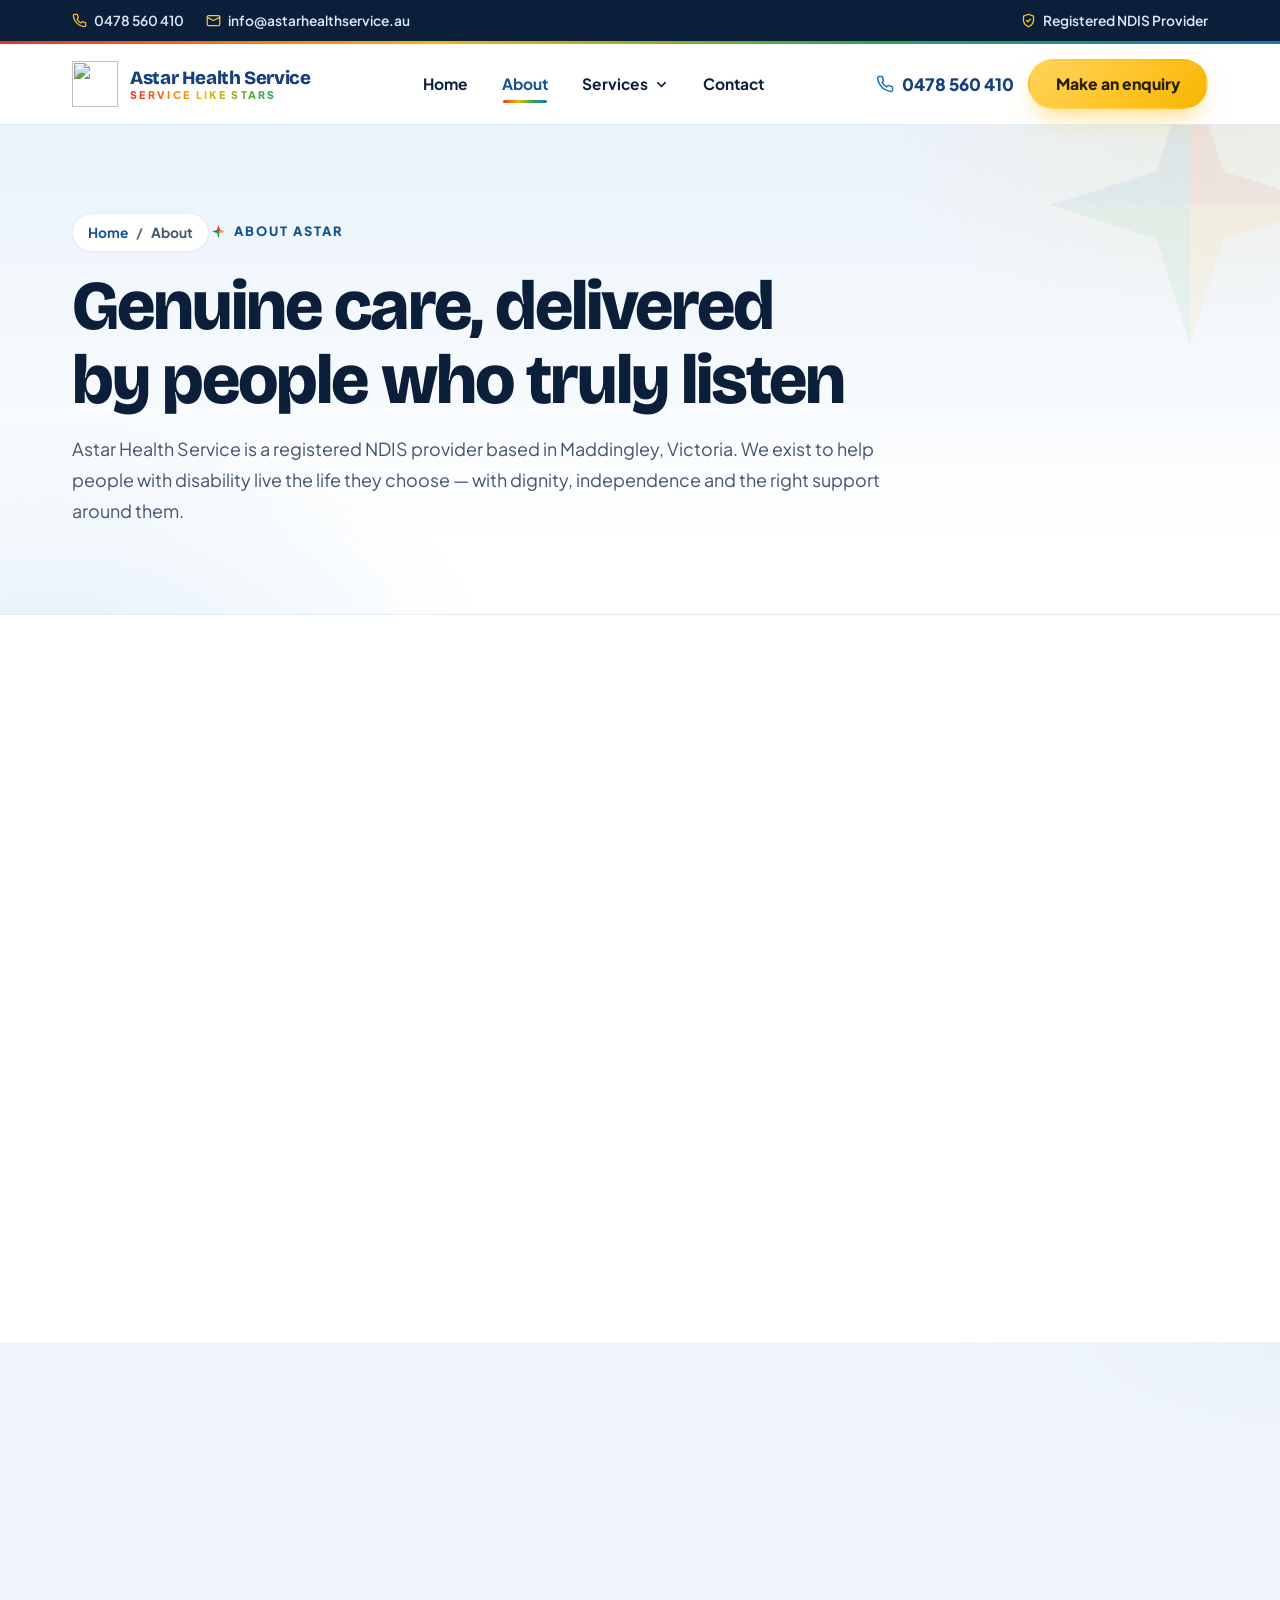
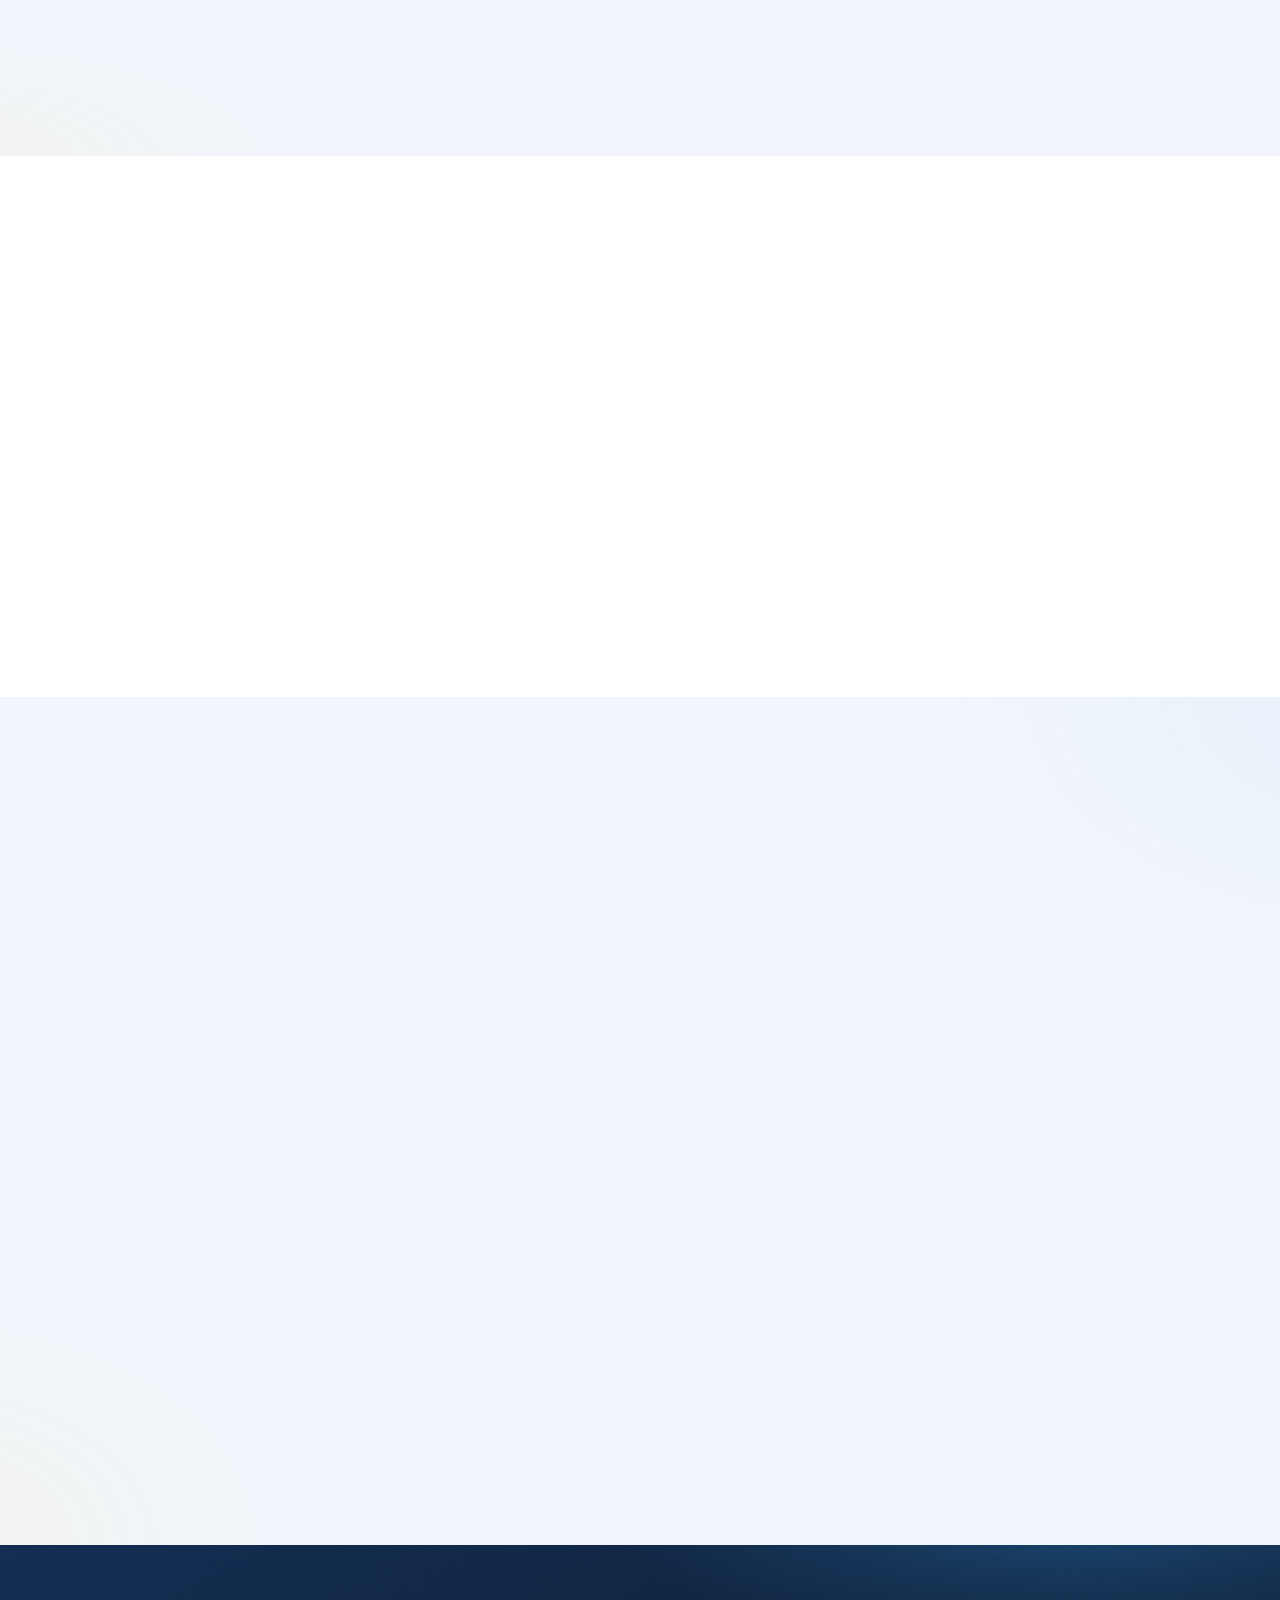
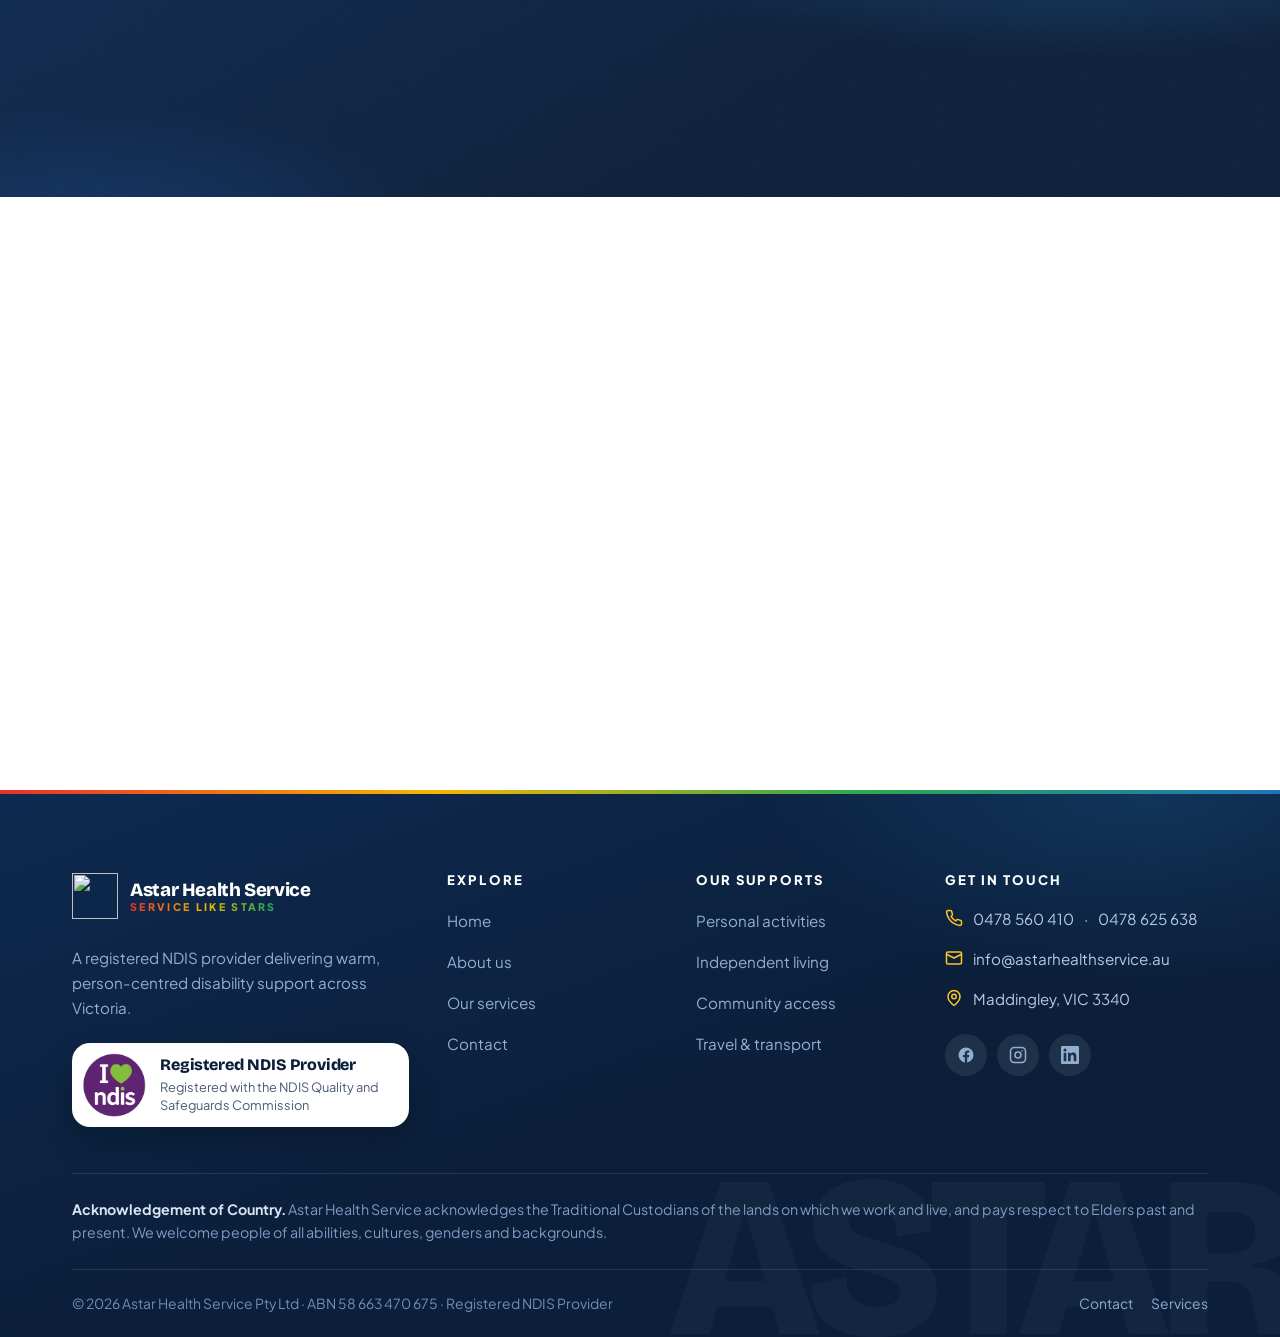
==== commit 06606578: "Feature the official I love NDIS logo in the hero, footer and contact page - assets/ndis-logo.png: t" ====
--- a/about/index.html
+++ b/about/index.html
@@ -165,7 +165,7 @@
             <span class="logo-text"><span class="logo-name">Astar Health Service</span><span class="logo-sub">Service like stars</span></span>
           </a>
           <p class="footer-about">A registered NDIS provider delivering warm, person-centred disability support across Victoria.</p>
-          <img src="../assets/ndis-badge.png" alt="Registered NDIS Provider" width="200" height="56" style="margin-top:20px" />
+          <div class="ndis-seal"><img src="../assets/ndis-logo.png" alt="I love NDIS logo" width="64" height="64" /><span><strong>Registered NDIS Provider</strong>Registered with the NDIS Quality and Safeguards Commission</span></div>
         </div>
         <div class="footer-col"><h4>Explore</h4><ul><li><a href="../index.html">Home</a></li><li><a href="../about/">About us</a></li><li><a href="../services/">Our services</a></li><li><a href="../contact/">Contact</a></li></ul></div>
         <div class="footer-col"><h4>Our supports</h4><ul><li><a href="../services/#personal">Personal activities</a></li><li><a href="../services/#shared-living">Independent living</a></li><li><a href="../services/#community">Community access</a></li><li><a href="../services/#transport">Travel &amp; transport</a></li></ul></div>
--- a/styles.css
+++ b/styles.css
@@ -0,0 +1,754 @@
+/* ==========================================================================
+   Astar Health Service — Design System v3 "Shine"
+   Warm-premium editorial: Bricolage Grotesque display + Plus Jakarta Sans,
+   Astar blue with red/yellow/green star spectrum accents, layered light,
+   grain atmosphere, choreographed motion. WCAG AA contrast throughout.
+   ========================================================================== */
+
+/* ---------- Design tokens ---------- */
+:root {
+  /* Brand core */
+  --ink:      #0B1F3A;          /* deepest navy — headings, footer */
+  --blue-900: #0B1F3A;
+  --blue-800: #123B6B;
+  --blue-700: #173F7C;
+  --blue-600: #14538F;          /* primary */
+  --blue-500: #1C75BC;
+  --blue-400: #2E8BD6;
+  --blue-100: #D5E5F6;
+  --blue-50:  #EAF2FB;
+  --tint:     #F2F6FC;
+
+  /* Star spectrum */
+  --red:    #E8312A;
+  --yellow: #F6B500;
+  --gold:   #FFC429;
+  --green:  #2FA84F;
+  --star:   #1C75BC;
+
+  /* Text */
+  --muted:   #44546B;
+  --muted-2: #5B6B82;
+
+  --surface: #ffffff;
+  --line:        #E3EBF4;
+  --line-strong: #CFDDEC;
+
+  --font-display: "Bricolage Grotesque", "Plus Jakarta Sans", system-ui, sans-serif;
+  --font-sans: "Plus Jakarta Sans", system-ui, -apple-system, "Segoe UI", Roboto, Helvetica, Arial, sans-serif;
+
+  --r-sm: 12px;
+  --r:    18px;
+  --r-lg: 24px;
+  --r-xl: 32px;
+  --r-pill: 999px;
+
+  --shadow-xs: 0 1px 2px rgba(11,31,58,.05);
+  --shadow-sm: 0 2px 10px rgba(11,31,58,.07);
+  --shadow:    0 16px 40px -12px rgba(11,31,58,.16);
+  --shadow-lg: 0 32px 70px -18px rgba(11,31,58,.24);
+
+  --spectrum: linear-gradient(90deg, var(--red), var(--yellow) 34%, var(--green) 67%, var(--star));
+  --noise: url("data:image/svg+xml,%3Csvg xmlns='http://www.w3.org/2000/svg' width='160' height='160'%3E%3Cfilter id='n'%3E%3CfeTurbulence type='fractalNoise' baseFrequency='0.9' numOctaves='2' stitchTiles='stitch'/%3E%3C/filter%3E%3Crect width='100%25' height='100%25' filter='url(%23n)' opacity='0.05'/%3E%3C/svg%3E");
+
+  --ease: cubic-bezier(.2,.7,.2,1);
+  --ease-spring: cubic-bezier(.34,1.56,.64,1);
+  --maxw: 1224px;
+}
+/* ---------- Reset / base ---------- */
+*, *::before, *::after { box-sizing: border-box; }
+* { margin: 0; }
+html { scroll-behavior: smooth; -webkit-text-size-adjust: 100%; overflow-x: clip; }
+@media (prefers-reduced-motion: reduce) { html { scroll-behavior: auto; } }
+
+body {
+  font-family: var(--font-sans);
+  color: var(--ink);
+  background: var(--surface);
+  line-height: 1.7;
+  font-size: 17px;
+  -webkit-font-smoothing: antialiased;
+  text-rendering: optimizeLegibility;
+  overflow-x: clip;
+}
+
+::selection { background: var(--blue-600); color: #fff; }
+
+@media (pointer: fine) {
+  ::-webkit-scrollbar { width: 12px; }
+  ::-webkit-scrollbar-track { background: var(--tint); }
+  ::-webkit-scrollbar-thumb { background: #B9CCE2; border-radius: 8px; border: 3px solid var(--tint); }
+  ::-webkit-scrollbar-thumb:hover { background: var(--blue-500); }
+}
+
+img, svg { display: block; max-width: 100%; }
+img { height: auto; }
+a { color: var(--blue-600); text-decoration: none; transition: color .18s var(--ease); }
+a:hover { color: var(--blue-500); }
+p a, .faq-a-inner a, .text-muted a { text-decoration: underline; text-underline-offset: 3px; text-decoration-thickness: 1.5px; text-decoration-color: var(--blue-100); }
+p a:hover, .text-muted a:hover { text-decoration-color: var(--blue-500); }
+
+h1, h2, h3, h4 {
+  font-family: var(--font-display);
+  font-weight: 800;
+  line-height: 1.06;
+  letter-spacing: -0.028em;
+  color: var(--ink);
+  text-wrap: balance;
+}
+h1 { font-size: clamp(2.5rem, 4.6vw + 1rem, 4.35rem); }
+h2 { font-size: clamp(1.85rem, 2.6vw + .65rem, 2.9rem); }
+h3 { font-size: clamp(1.16rem, 1.4vw, 1.42rem); line-height: 1.22; letter-spacing: -0.015em; }
+h4 { letter-spacing: -0.01em; }
+p { color: var(--muted); }
+.lede { font-size: clamp(1.07rem, 1.4vw, 1.24rem); color: var(--muted); line-height: 1.72; text-wrap: pretty; }
+
+:focus-visible { outline: 3px solid var(--blue-400); outline-offset: 3px; border-radius: 6px; }
+
+.skip-link {
+  position: absolute; left: 16px; top: -64px; z-index: 1000;
+  background: var(--blue-600); color: #fff; padding: 12px 20px; border-radius: 0 0 12px 12px;
+  font-weight: 700; transition: top .2s var(--ease);
+}
+.skip-link:focus { top: 0; color: #fff; }
+
+/* ---------- Layout ---------- */
+.container { width: 100%; max-width: var(--maxw); margin-inline: auto; padding-inline: clamp(20px, 4vw, 44px); }
+.section { padding-block: clamp(68px, 9vw, 124px); }
+.section--tight { padding-block: clamp(44px, 6vw, 72px); }
+.bg-tint { background:
+  radial-gradient(52% 46% at 110% 0%, rgba(46,139,214,.055), transparent 70%),
+  radial-gradient(40% 40% at -6% 100%, rgba(246,181,0,.05), transparent 70%),
+  var(--tint); }
+.bg-navy { position: relative; isolation: isolate; color: #C6D8EE; background:
+  radial-gradient(60% 90% at 84% -10%, rgba(46,139,214,.32), transparent 60%),
+  radial-gradient(40% 70% at 8% 110%, rgba(23,63,124,.55), transparent 65%),
+  linear-gradient(150deg, #0E2A50, var(--blue-900) 60%); }
+.bg-navy::after { content: ""; position: absolute; inset: 0; z-index: -1; background-image: var(--noise); pointer-events: none; }
+
+.section-head { max-width: 740px; }
+.section-head.center { margin-inline: auto; text-align: center; }
+.section-head p { margin-top: 16px; font-size: 1.07rem; }
+
+.eyebrow {
+  display: inline-flex; align-items: center; gap: 9px;
+  font-weight: 800; font-size: .8rem; letter-spacing: .16em; text-transform: uppercase;
+  color: var(--blue-600); margin-bottom: 16px;
+}
+.eyebrow::before { content: ""; width: 13px; height: 13px; flex: none;
+  background: conic-gradient(from 0deg, var(--red) 0 25%, var(--yellow) 0 50%, var(--green) 0 75%, var(--star) 0 100%);
+  clip-path: polygon(50% 0,62% 38%,100% 50%,62% 62%,50% 100%,38% 62%,0 50%,38% 38%);
+  transition: transform .5s var(--ease);
+}
+.section-head:hover .eyebrow::before, .eyebrow:hover::before { transform: rotate(180deg); }
+.eyebrow.on-dark { color: #9CC4EE; }
+
+/* ---------- Buttons ---------- */
+.btn {
+  position: relative; overflow: hidden;
+  display: inline-flex; align-items: center; justify-content: center; gap: 10px;
+  font-family: inherit; font-weight: 800; font-size: .98rem; line-height: 1;
+  padding: 15px 26px; border-radius: var(--r-pill); border: 2px solid transparent;
+  cursor: pointer; white-space: nowrap;
+  transition: transform .2s var(--ease-spring), box-shadow .25s var(--ease), background .2s var(--ease), color .2s var(--ease), border-color .2s var(--ease);
+}
+.btn::before { content: ""; position: absolute; inset: 0; z-index: 0;
+  background: linear-gradient(110deg, transparent 32%, rgba(255,255,255,.32) 50%, transparent 68%);
+  transform: translateX(-130%); transition: transform .7s var(--ease); pointer-events: none; }
+.btn:hover::before { transform: translateX(130%); }
+.btn > * { position: relative; z-index: 1; }
+.btn svg { width: 18px; height: 18px; flex: none; transition: transform .2s var(--ease); }
+.btn:hover svg { transform: translateX(3px); }
+.btn:active { transform: translateY(0) scale(.975); }
+.btn-lg { padding: 18px 32px; font-size: 1.05rem; }
+.btn-block { width: 100%; }
+.btn-primary { background: linear-gradient(135deg, var(--blue-500), var(--blue-600) 60%, var(--blue-700)); color: #fff; box-shadow: 0 12px 26px -8px rgba(20,83,143,.55); }
+.btn-primary:hover { color: #fff; transform: translateY(-2px); box-shadow: 0 18px 36px -10px rgba(20,83,143,.6); }
+.btn-accent { background: linear-gradient(135deg, #FFD45C, var(--gold) 55%, var(--yellow)); color: #2A2000; box-shadow: 0 12px 26px -8px rgba(246,181,0,.55); }
+.btn-accent:hover { color: #2A2000; transform: translateY(-2px); box-shadow: 0 18px 36px -10px rgba(246,181,0,.6); }
+.btn-ghost { background: #fff; color: var(--blue-700); border-color: var(--line-strong); box-shadow: var(--shadow-xs); }
+.btn-ghost:hover { border-color: var(--blue-400); color: var(--blue-600); transform: translateY(-2px); box-shadow: var(--shadow-sm); }
+.btn-outline-light { background: rgba(255,255,255,.06); color: #fff; border-color: rgba(255,255,255,.55); backdrop-filter: blur(4px); }
+.btn-outline-light:hover { background: #fff; color: var(--blue-700); transform: translateY(-2px); }
+
+/* ---------- Top utility bar ---------- */
+.topbar { position: relative; background: var(--blue-900); color: #B5C9E4; font-size: .86rem; }
+.topbar::after { content: ""; position: absolute; left: 0; right: 0; bottom: 0; height: 3px; background: var(--spectrum); }
+.topbar .container { display: flex; justify-content: space-between; align-items: center; gap: 16px; padding-block: 9px 12px; }
+.topbar a { color: #DCE8F7; font-weight: 600; }
+.topbar a:hover { color: #fff; }
+.topbar .tb-left { display: flex; gap: 22px; flex-wrap: wrap; }
+.topbar .tb-item { display: inline-flex; align-items: center; gap: 7px; }
+.topbar svg { width: 15px; height: 15px; color: var(--gold); }
+.topbar .tb-right { display: inline-flex; align-items: center; gap: 7px; font-weight: 600; color: #DCE8F7; }
+
+/* ---------- Header / nav ---------- */
+.site-header {
+  position: sticky; top: 0; z-index: 100;
+  background: rgba(255,255,255,.88);
+  backdrop-filter: blur(14px) saturate(1.4);
+  -webkit-backdrop-filter: blur(14px) saturate(1.4);
+  border-bottom: 1px solid var(--line);
+  transition: box-shadow .25s var(--ease), background .25s var(--ease);
+}
+.site-header.scrolled { box-shadow: 0 10px 30px -12px rgba(11,31,58,.14); background: rgba(255,255,255,.96); }
+.site-header .nav { display: flex; align-items: center; justify-content: space-between; gap: 20px; padding-block: 15px; transition: padding .25s var(--ease); }
+.site-header.scrolled .nav { padding-block: 9px; }
+
+.brand { display: inline-flex; align-items: center; gap: 12px; }
+.brand .logo-mark { width: 46px; height: 46px; transition: transform .45s var(--ease-spring); }
+.brand:hover .logo-mark { transform: rotate(-10deg) scale(1.07); }
+.brand .logo-text { display: flex; flex-direction: column; line-height: 1.05; }
+.logo-name { font-family: var(--font-display); font-weight: 800; font-size: 1.17rem; color: var(--blue-700); letter-spacing: -.02em; white-space: nowrap; }
+.logo-sub { font-size: .66rem; font-weight: 800; letter-spacing: .22em; text-transform: uppercase;
+  background: linear-gradient(90deg, var(--red), var(--yellow) 40%, var(--green) 75%, var(--star));
+  -webkit-background-clip: text; background-clip: text; color: transparent; -webkit-text-fill-color: transparent; }
+
+.nav-links { display: flex; align-items: center; gap: 4px; }
+.nav-links a { position: relative; color: var(--ink); font-weight: 700; font-size: .97rem; padding: 10px 15px; border-radius: var(--r-pill); transition: background .18s var(--ease), color .18s var(--ease); }
+.nav-links a:hover { background: var(--blue-50); color: var(--blue-600); }
+.nav-links a.active { color: var(--blue-600); }
+.nav-links a.active::after { content: ""; position: absolute; left: 16px; right: 16px; bottom: 4px; height: 3px; border-radius: 3px; background: var(--spectrum); }
+
+.nav-actions { display: flex; align-items: center; gap: 14px; }
+.nav-phone { display: inline-flex; align-items: center; gap: 8px; font-weight: 800; color: var(--blue-700); white-space: nowrap; }
+@media (max-width: 1120px) { .nav-phone { display: none; } }
+.nav-phone svg { width: 18px; height: 18px; color: var(--blue-500); }
+.nav-phone:hover { color: var(--blue-500); }
+
+.nav-toggle { display: none; width: 48px; height: 48px; border: 1px solid var(--line-strong); background: #fff; border-radius: 14px; cursor: pointer; position: relative; box-shadow: var(--shadow-xs); }
+.nav-toggle span, .nav-toggle span::before, .nav-toggle span::after { content: ""; position: absolute; left: 50%; top: 50%; width: 20px; height: 2.4px; background: var(--ink); border-radius: 2px; transform: translate(-50%,-50%); transition: transform .25s var(--ease), opacity .2s var(--ease); }
+.nav-toggle span::before { transform: translate(-50%,-50%) translateY(-6.5px); }
+.nav-toggle span::after  { transform: translate(-50%,-50%) translateY(6.5px); }
+.nav-toggle[aria-expanded="true"] span { background: transparent; }
+.nav-toggle[aria-expanded="true"] span::before { transform: translate(-50%,-50%) rotate(45deg); }
+.nav-toggle[aria-expanded="true"] span::after  { transform: translate(-50%,-50%) rotate(-45deg); }
+
+/* ---------- Services mega-menu ---------- */
+.has-dropdown { position: relative; }
+.has-dropdown > a { display: inline-flex; align-items: center; gap: 6px; }
+.has-dropdown > a .caret { width: 15px; height: 15px; transition: transform .25s var(--ease); }
+.has-dropdown:hover > a .caret, .has-dropdown:focus-within > a .caret { transform: rotate(180deg); }
+.mega {
+  position: absolute; top: calc(100% + 10px); left: 50%;
+  transform: translateX(-50%) translateY(10px) scale(.985);
+  width: 600px; background: rgba(255,255,255,.96); backdrop-filter: blur(18px);
+  border: 1px solid var(--line); border-radius: var(--r-lg);
+  box-shadow: var(--shadow-lg); padding: 14px;
+  opacity: 0; visibility: hidden; transition: opacity .22s var(--ease), transform .22s var(--ease), visibility .22s; z-index: 120;
+}
+.mega::before { content: ""; position: absolute; top: 0; left: 24px; right: 24px; height: 3px; border-radius: 0 0 4px 4px; background: var(--spectrum); }
+.has-dropdown:hover .mega, .has-dropdown:focus-within .mega { opacity: 1; visibility: visible; transform: translateX(-50%) translateY(0) scale(1); }
+.mega-grid { display: grid; grid-template-columns: 1fr 1fr; gap: 4px; }
+.mega a { display: flex; gap: 12px; align-items: center; padding: 11px 12px; border-radius: 13px; color: var(--ink); font-weight: 600; font-size: .91rem; transition: background .15s var(--ease), transform .18s var(--ease); }
+.mega a:hover { background: var(--blue-50); color: var(--blue-600); transform: translateX(4px); }
+.mega .mi { width: 37px; height: 37px; border-radius: 11px; display: grid; place-items: center; color: #fff; flex: none; box-shadow: var(--shadow-xs); }
+.mega a:nth-child(7n+1) .mi { background: var(--star); }
+.mega a:nth-child(7n+2) .mi { background: var(--green); }
+.mega a:nth-child(7n+3) .mi { background: var(--yellow); color: #3d2c00; }
+.mega a:nth-child(7n+4) .mi { background: var(--red); }
+.mega a:nth-child(7n+5) .mi { background: var(--blue-600); }
+.mega a:nth-child(7n+6) .mi { background: var(--green); }
+.mega a:nth-child(7n+7) .mi { background: var(--star); }
+.mega .mi svg { width: 19px; height: 19px; }
+.mega-foot { margin-top: 10px; padding: 13px 16px; border-radius: 14px; background: linear-gradient(135deg, #0E2A50, var(--blue-900)); color: #C6D8EE; display: flex; align-items: center; justify-content: space-between; gap: 14px; font-size: .9rem; }
+.mega-foot a { color: var(--gold); font-weight: 800; }
+.mega-foot a:hover { color: #FFD45C; }
+
+/* ---------- Full-bleed hero ---------- */
+.hero-xl { position: relative; isolation: isolate; color: #fff; overflow: hidden;
+  padding-block: clamp(84px, 11vw, 150px) clamp(110px, 12vw, 160px); }
+.hero-xl .bg { position: absolute; inset: 0; width: 100%; height: 100%; object-fit: cover; object-position: center 28%; z-index: -3; filter: saturate(1.06); }
+.hero-xl::after { content: ""; position: absolute; inset: 0; z-index: -2;
+  background:
+    var(--noise),
+    radial-gradient(58% 70% at 14% 28%, rgba(8,22,44,.42), transparent 70%),
+    linear-gradient(100deg, rgba(7,20,42,.94) 0%, rgba(10,38,74,.80) 42%, rgba(13,58,105,.32) 78%, rgba(13,58,105,.16) 100%);
+}
+.hero-xl .deco { position: absolute; z-index: -1; opacity: .5; filter: drop-shadow(0 12px 32px rgba(0,0,0,.25)); }
+.hero-xl .deco.d1 { width: 128px; height: 128px; top: 9%; right: 7%; }
+.hero-xl .deco.d2 { width: 64px; height: 64px; bottom: 20%; right: 23%; opacity: .32; }
+.hero-xl .inner { max-width: 660px; }
+.hero-badges { display: flex; flex-wrap: wrap; gap: 10px; margin-bottom: 22px; }
+.pill { display: inline-flex; align-items: center; gap: 8px;
+  background: rgba(255,255,255,.12); border: 1px solid rgba(255,255,255,.32); color: #fff;
+  font-weight: 700; font-size: .85rem; padding: 9px 16px; border-radius: var(--r-pill);
+  backdrop-filter: blur(8px); -webkit-backdrop-filter: blur(8px); }
+.pill svg { width: 16px; height: 16px; color: var(--gold); }
+.hero-xl h1 { color: #fff; margin-bottom: 20px; }
+.hero-xl h1 .accent {
+  color: var(--gold);
+  background: linear-gradient(97deg, #FFE08A 4%, var(--gold) 48%, #F0A400 96%);
+  -webkit-background-clip: text; background-clip: text; -webkit-text-fill-color: transparent;
+  text-shadow: 0 0 34px rgba(246,181,0,.30);
+}
+.hero-xl .lede { color: #DDE8F6; max-width: 56ch; margin-bottom: 30px; }
+.hero-xl .hero-cta { margin-bottom: 32px; }
+.hero-cta { display: flex; flex-wrap: wrap; gap: 14px; }
+.hero-xl .hero-trust { display: flex; gap: 12px; flex-wrap: wrap; }
+.hero-xl .hero-trust .ti { display: inline-flex; align-items: center; gap: 9px; font-weight: 700; font-size: .92rem; color: #E4EEF9;
+  background: rgba(255,255,255,.08); border: 1px solid rgba(255,255,255,.18); padding: 9px 15px; border-radius: var(--r-pill); backdrop-filter: blur(6px); }
+.hero-xl .hero-trust .ti svg { width: 17px; height: 17px; color: #5CE08D; flex: none; }
+
+/* Hero entrance choreography */
+@keyframes riseIn { from { opacity: 0; transform: translateY(26px); } to { opacity: 1; transform: none; } }
+@keyframes bgZoom { from { transform: scale(1.18); } to { transform: scale(1.1); } }
+@keyframes floatY { from { transform: translateY(-8px) rotate(-3deg); } to { transform: translateY(10px) rotate(4deg); } }
+@media (prefers-reduced-motion: no-preference) {
+  .hero-xl .inner > * { opacity: 0; animation: riseIn .8s var(--ease) forwards; }
+  .hero-xl .inner > *:nth-child(1) { animation-delay: .05s; }
+  .hero-xl .inner > *:nth-child(2) { animation-delay: .14s; }
+  .hero-xl .inner > *:nth-child(3) { animation-delay: .23s; }
+  .hero-xl .inner > *:nth-child(4) { animation-delay: .32s; }
+  .hero-xl .inner > *:nth-child(5) { animation-delay: .41s; }
+  .hero-xl .deco { animation: floatY 7s ease-in-out infinite alternate; }
+  .hero-xl .deco.d2 { animation-duration: 9s; animation-delay: 1.2s; }
+}
+@media (min-width: 821px) and (prefers-reduced-motion: no-preference) {
+  .hero-xl .bg { transform: scale(1.1); animation: bgZoom 1.9s var(--ease) backwards; will-change: transform; }
+}
+
+/* ---------- Overlapping "who we support" cards ---------- */
+.support-row { position: relative; z-index: 3; margin-top: clamp(-92px, -8vw, -66px); }
+.support-grid { display: grid; grid-template-columns: repeat(4, 1fr); gap: 20px; }
+.support-card { position: relative; background: #fff; border-radius: var(--r-lg); padding: 28px 24px;
+  box-shadow: var(--shadow); border-top: 4px solid var(--blue-600);
+  transition: transform .25s var(--ease), box-shadow .25s var(--ease); }
+.support-card:nth-child(4n+1) { border-color: var(--star); }
+.support-card:nth-child(4n+2) { border-color: var(--green); }
+.support-card:nth-child(4n+3) { border-color: var(--yellow); }
+.support-card:nth-child(4n+4) { border-color: var(--red); }
+.support-card:hover { transform: translateY(-7px); }
+.support-card:nth-child(4n+1):hover { box-shadow: 0 28px 56px -16px rgba(28,117,188,.35); }
+.support-card:nth-child(4n+2):hover { box-shadow: 0 28px 56px -16px rgba(47,168,79,.35); }
+.support-card:nth-child(4n+3):hover { box-shadow: 0 28px 56px -16px rgba(246,181,0,.4); }
+.support-card:nth-child(4n+4):hover { box-shadow: 0 28px 56px -16px rgba(232,49,42,.32); }
+.support-card .si { width: 50px; height: 50px; border-radius: 14px; display: grid; place-items: center; margin-bottom: 15px; background: var(--blue-50); color: var(--blue-600); transition: transform .35s var(--ease-spring); }
+.support-card:hover .si { transform: scale(1.1) rotate(-4deg); }
+.support-card .si svg { width: 25px; height: 25px; }
+.support-card h3 { font-size: 1.07rem; margin-bottom: 7px; }
+.support-card p { font-size: .92rem; margin: 0; line-height: 1.62; }
+
+/* ---------- Split (image + copy) ---------- */
+.split { display: grid; grid-template-columns: 1fr 1fr; gap: clamp(34px, 5.5vw, 78px); align-items: center; }
+.split-copy { min-width: 0; }
+.split.reverse .split-media { order: 2; }
+.split-media { position: relative; }
+.split-media::before { content: ""; position: absolute; inset: 14% -5% -5% 12%; border-radius: var(--r-xl); z-index: -1;
+  background: linear-gradient(135deg, rgba(46,139,214,.14), rgba(246,181,0,.12)); }
+.split-media .shot { border-radius: var(--r-xl); overflow: hidden; box-shadow: var(--shadow-lg); background: var(--blue-50); }
+.split-media .shot img { width: 100%; height: auto; object-fit: contain; transition: transform .6s var(--ease); }
+.split-media:hover .shot img { transform: scale(1.025); }
+.split-media .star-accent { position: absolute; width: 70px; height: 70px; bottom: -20px; right: -16px; filter: drop-shadow(0 10px 22px rgba(11,31,58,.22)); }
+@media (prefers-reduced-motion: no-preference) { .split-media .star-accent { animation: floatY 6.5s ease-in-out infinite alternate; } }
+
+/* benefit list */
+.benefits { display: grid; gap: 18px; margin-top: 10px; }
+.benefit { display: flex; gap: 15px; align-items: flex-start; }
+.benefit .bx { width: 40px; height: 40px; border-radius: 12px; display: grid; place-items: center; flex: none; color: #fff; box-shadow: var(--shadow-xs); transition: transform .3s var(--ease-spring); }
+.benefit:hover .bx { transform: scale(1.12) rotate(-5deg); }
+.benefit .bx svg { width: 20px; height: 20px; }
+.benefit:nth-child(4n+1) .bx { background: var(--star); }
+.benefit:nth-child(4n+2) .bx { background: var(--green); }
+.benefit:nth-child(4n+3) .bx { background: var(--yellow); color: #3d2c00; }
+.benefit:nth-child(4n+4) .bx { background: var(--red); }
+.benefit h4 { font-size: 1.05rem; margin-bottom: 3px; }
+.benefit p { font-size: .95rem; margin: 0; }
+
+/* ---------- Grids / service cards ---------- */
+.grid { display: grid; gap: 26px; }
+.grid-2 { grid-template-columns: repeat(2, 1fr); }
+.grid-3 { grid-template-columns: repeat(3, 1fr); }
+
+.service-card { position: relative; display: flex; flex-direction: column; background: #fff;
+  border: 1px solid var(--line); border-radius: var(--r-lg); overflow: hidden;
+  box-shadow: var(--shadow-xs);
+  transition: transform .28s var(--ease), box-shadow .28s var(--ease), border-color .28s var(--ease); }
+.service-card::before { content: ""; position: absolute; top: 0; left: 0; right: 0; height: 4px; z-index: 2;
+  background: var(--spectrum); opacity: 0; transition: opacity .28s var(--ease); }
+.service-card:hover { transform: translateY(-8px); box-shadow: var(--shadow-lg); border-color: var(--blue-100); color: inherit; }
+.service-card:hover::before { opacity: 1; }
+.service-card .thumb { position: relative; aspect-ratio: 4 / 3; overflow: hidden; background: var(--blue-50); }
+.service-card .thumb img { width: 100%; height: 100%; object-fit: contain; transition: transform .55s var(--ease); }
+.service-card:hover .thumb img { transform: scale(1.055); }
+.service-card .thumb .tag { position: absolute; top: 13px; left: 13px; z-index: 1;
+  background: rgba(255,255,255,.94); backdrop-filter: blur(6px); color: var(--blue-700);
+  font-size: .73rem; font-weight: 800; letter-spacing: .07em; text-transform: uppercase;
+  padding: 7px 12px; border-radius: var(--r-pill); box-shadow: var(--shadow-xs); }
+.service-card .body { padding: 24px 24px 26px; display: flex; flex-direction: column; flex: 1; }
+.service-card h3 { margin-bottom: 8px; transition: color .2s var(--ease); }
+.service-card:hover h3 { color: var(--blue-600); }
+.service-card p { font-size: .95rem; margin-bottom: 18px; line-height: 1.65; }
+.service-card .more { margin-top: auto; display: inline-flex; align-items: center; gap: 8px; font-weight: 800; color: var(--blue-600); font-size: .93rem; }
+.service-card .more svg { width: 18px; height: 18px; transition: transform .25s var(--ease); }
+.service-card:hover .more svg { transform: translateX(5px); }
+
+/* ---------- Stats band ---------- */
+.stats { display: grid; grid-template-columns: repeat(4, 1fr); gap: 26px; text-align: center; }
+.stat { position: relative; padding-bottom: 16px; }
+.stat::after { content: ""; position: absolute; left: 50%; bottom: 0; transform: translateX(-50%);
+  width: 36px; height: 4px; border-radius: 4px; background: var(--star); }
+.stat:nth-child(4n+1)::after { background: var(--gold); }
+.stat:nth-child(4n+2)::after { background: #5CE08D; }
+.stat:nth-child(4n+3)::after { background: #FF6B64; }
+.stat:nth-child(4n+4)::after { background: #58A6E8; }
+.stat .num { font-family: var(--font-display); font-size: clamp(2.5rem, 4.4vw, 3.6rem); font-weight: 800; color: #fff; line-height: 1; letter-spacing: -.025em; }
+.stat .num .plus { color: var(--gold); }
+.bg-navy .stat .label { color: #A9C2E0; font-weight: 600; margin-top: 10px; font-size: .95rem; }
+
+/* ---------- Feature grid ---------- */
+.feature-grid { display: grid; grid-template-columns: repeat(3, 1fr); gap: 22px; }
+.feature { position: relative; background: #fff; border: 1px solid var(--line); border-radius: var(--r-lg); padding: 28px 26px;
+  box-shadow: var(--shadow-xs); overflow: hidden;
+  transition: transform .25s var(--ease), box-shadow .25s var(--ease), border-color .25s var(--ease); }
+.feature::after { content: ""; position: absolute; left: 0; right: 0; bottom: 0; height: 3px; background: var(--spectrum); opacity: 0; transition: opacity .25s var(--ease); }
+.feature:hover { transform: translateY(-6px); box-shadow: var(--shadow); border-color: var(--blue-100); }
+.feature:hover::after { opacity: 1; }
+.feature .fx { width: 52px; height: 52px; border-radius: 15px; display: grid; place-items: center; margin-bottom: 17px; color: #fff; box-shadow: var(--shadow-xs); transition: transform .35s var(--ease-spring); }
+.feature:hover .fx { transform: scale(1.1) rotate(-5deg); }
+.feature .fx svg { width: 26px; height: 26px; }
+.feature:nth-child(6n+1) .fx { background: var(--star); }
+.feature:nth-child(6n+2) .fx { background: var(--green); }
+.feature:nth-child(6n+3) .fx { background: var(--yellow); color: #3d2c00; }
+.feature:nth-child(6n+4) .fx { background: var(--red); }
+.feature:nth-child(6n+5) .fx { background: var(--blue-600); }
+.feature:nth-child(6n+6) .fx { background: var(--green); }
+.feature h3 { font-size: 1.12rem; margin-bottom: 8px; }
+.feature p { font-size: .95rem; line-height: 1.65; }
+
+/* ---------- Process band ---------- */
+.process-band { position: relative; isolation: isolate; overflow: hidden; border-radius: var(--r-xl);
+  padding: clamp(44px, 6.5vw, 76px);
+  background:
+    radial-gradient(46% 60% at 88% 0%, rgba(46,139,214,.4), transparent 62%),
+    radial-gradient(36% 56% at 4% 100%, rgba(246,181,0,.14), transparent 60%),
+    linear-gradient(140deg, #14457E, var(--blue-900) 72%);
+  color: #fff; box-shadow: var(--shadow-lg); }
+.process-band::after { content: ""; position: absolute; inset: 0; z-index: -1; background-image: var(--noise); pointer-events: none; }
+.process-band .pblob { position: absolute; width: 340px; height: 340px; border-radius: 50%;
+  background: radial-gradient(circle, rgba(92,224,141,.22), transparent 70%); bottom: -140px; right: -90px; z-index: -1; }
+@media (prefers-reduced-motion: no-preference) {
+  .process-band .pblob { animation: blobPulse 9s ease-in-out infinite alternate; }
+  @keyframes blobPulse { from { transform: scale(.92) translate(0,0); } to { transform: scale(1.12) translate(-30px,-24px); } }
+}
+.process-band .section-head h2 { color: #fff; }
+.process-band .section-head p { color: #BCD2EC; }
+.proc-steps { display: grid; grid-template-columns: repeat(5, 1fr); gap: 24px; margin-top: 44px; }
+.proc { position: relative; padding-top: 4px; }
+.proc .pn { font-family: var(--font-display); font-size: 2.8rem; font-weight: 800; line-height: 1;
+  color: transparent; -webkit-text-stroke: 1.6px rgba(255,255,255,.5); transition: -webkit-text-stroke-color .25s var(--ease); }
+.proc:hover .pn { -webkit-text-stroke-color: var(--gold); }
+.proc .pt { color: #fff; font-weight: 800; font-size: 1.06rem; margin: 13px 0 6px; }
+.proc p { color: #BCD2EC; font-size: .9rem; margin: 0; line-height: 1.6; }
+.proc .pdot { position: absolute; top: 8px; right: 2px; width: 12px; height: 12px; border-radius: 50%; }
+@media (prefers-reduced-motion: no-preference) {
+  .proc .pdot { animation: dotPulse 2.6s ease-in-out infinite; }
+  .proc:nth-child(2) .pdot { animation-delay: .4s; } .proc:nth-child(3) .pdot { animation-delay: .8s; }
+  .proc:nth-child(4) .pdot { animation-delay: 1.2s; } .proc:nth-child(5) .pdot { animation-delay: 1.6s; }
+  @keyframes dotPulse { 0%,100% { box-shadow: 0 0 0 0 rgba(255,255,255,.28); } 50% { box-shadow: 0 0 0 7px rgba(255,255,255,0); } }
+}
+.proc:nth-child(5n+1) .pdot { background: var(--red); }
+.proc:nth-child(5n+2) .pdot { background: var(--gold); }
+.proc:nth-child(5n+3) .pdot { background: var(--green); }
+.proc:nth-child(5n+4) .pdot { background: #5CE08D; }
+.proc:nth-child(5n+5) .pdot { background: #FFD34D; }
+
+/* ---------- Suburb pills ---------- */
+.suburb-grid { display: grid; grid-template-columns: repeat(auto-fill, minmax(182px, 1fr)); gap: 12px; }
+.suburb { display: flex; align-items: center; gap: 10px; background: #fff; border: 1px solid var(--line);
+  border-radius: var(--r-pill); padding: 12px 18px; font-weight: 700; color: var(--ink); font-size: .94rem;
+  box-shadow: var(--shadow-xs); transition: transform .2s var(--ease), box-shadow .2s var(--ease), border-color .2s var(--ease); }
+.suburb:hover { transform: translateY(-3px); border-color: var(--blue-100); box-shadow: var(--shadow-sm); }
+.suburb svg { width: 9px; height: 9px; flex: none; }
+.suburb:nth-child(4n+1) svg { color: var(--star); }
+.suburb:nth-child(4n+2) svg { color: var(--green); }
+.suburb:nth-child(4n+3) svg { color: var(--yellow); }
+.suburb:nth-child(4n+4) svg { color: var(--red); }
+
+/* ---------- Testimonials ---------- */
+.t-grid { display: grid; grid-template-columns: repeat(2, 1fr); gap: 24px; }
+.testimonial { position: relative; background: #fff; border: 1px solid var(--line); border-radius: var(--r-lg);
+  padding: 56px 32px 32px; box-shadow: var(--shadow-xs); overflow: hidden;
+  transition: transform .25s var(--ease), box-shadow .25s var(--ease); }
+.testimonial:hover { transform: translateY(-5px); box-shadow: var(--shadow); }
+.testimonial::before { content: "\201C"; position: absolute; top: -6px; left: 22px;
+  font-family: var(--font-display); font-weight: 800; font-size: 7rem; line-height: 1; color: var(--blue-100); pointer-events: none; }
+.testimonial .stars { color: var(--yellow); letter-spacing: 4px; font-size: 1.08rem; margin-bottom: 14px; }
+.testimonial blockquote { font-size: 1.08rem; color: var(--ink); line-height: 1.62; font-weight: 500; }
+.testimonial .who { display: flex; align-items: center; gap: 13px; margin-top: 22px; }
+.testimonial .avatar { width: 48px; height: 48px; border-radius: 50%; color: #fff; display: grid; place-items: center; font-weight: 800; font-family: var(--font-display);
+  background: linear-gradient(135deg, var(--blue-500), var(--blue-700)); box-shadow: var(--shadow-xs); }
+.testimonial:nth-child(2n) .avatar { background: linear-gradient(135deg, var(--green), #1F7A38); }
+.testimonial .who .n { font-weight: 800; color: var(--ink); }
+.testimonial .who .r { color: var(--muted-2); font-size: .9rem; }
+
+/* ---------- Blog / resources ---------- */
+.blog-card { display: flex; flex-direction: column; background: #fff; border: 1px solid var(--line); border-radius: var(--r-lg); overflow: hidden; box-shadow: var(--shadow-xs);
+  transition: transform .25s var(--ease), box-shadow .25s var(--ease), border-color .25s var(--ease); }
+.blog-card:hover { transform: translateY(-6px); box-shadow: var(--shadow); color: inherit; border-color: var(--blue-100); }
+.blog-card .thumb { aspect-ratio: 16/10; overflow: hidden; background: var(--blue-50); }
+.blog-card .thumb img { width: 100%; height: 100%; object-fit: cover; transition: transform .55s var(--ease); }
+.blog-card:hover .thumb img { transform: scale(1.06); }
+.blog-card .body { padding: 22px 24px 24px; display: flex; flex-direction: column; flex: 1; }
+.blog-card .meta { font-size: .74rem; font-weight: 800; letter-spacing: .08em; text-transform: uppercase; margin-bottom: 9px; color: var(--blue-500); }
+.blog-card:nth-child(3n+1) .meta { color: var(--blue-500); }
+.blog-card:nth-child(3n+2) .meta { color: var(--green); }
+.blog-card:nth-child(3n+3) .meta { color: #C77800; }
+.blog-card h3 { font-size: 1.14rem; margin-bottom: 8px; transition: color .2s var(--ease); }
+.blog-card:hover h3 { color: var(--blue-600); }
+.blog-card p { font-size: .93rem; margin-bottom: 15px; line-height: 1.62; }
+.blog-card .more { margin-top: auto; font-weight: 800; color: var(--blue-600); font-size: .92rem; }
+
+/* ---------- CTA split & band ---------- */
+.cta-split { position: relative; display: grid; grid-template-columns: 1.08fr .92fr; align-items: stretch;
+  border-radius: var(--r-xl); overflow: hidden; box-shadow: var(--shadow-lg); isolation: isolate; }
+.cta-split .c-copy { position: relative; color: #fff; padding: clamp(36px, 4.5vw, 58px);
+  display: flex; flex-direction: column; justify-content: center;
+  background:
+    radial-gradient(50% 70% at 92% 4%, rgba(46,139,214,.45), transparent 60%),
+    radial-gradient(34% 50% at 0% 100%, rgba(246,181,0,.16), transparent 58%),
+    linear-gradient(140deg, #14457E, var(--blue-900) 74%); }
+.cta-split .c-copy::after { content: ""; position: absolute; inset: 0; background-image: var(--noise); pointer-events: none; }
+.cta-split .c-copy > * { position: relative; z-index: 1; }
+.cta-split .c-copy h2 { color: #fff; }
+.cta-split .c-copy p { color: #C9DBF1; margin: 14px 0 26px; }
+.cta-split .c-media { position: relative; min-height: 300px; }
+.cta-split .c-media img { position: absolute; inset: 0; width: 100%; height: 100%; object-fit: cover; }
+.cta-split .c-media::after { content: ""; position: absolute; inset: 0; background: linear-gradient(90deg, rgba(11,31,58,.28), transparent 40%); }
+
+.cta-band { position: relative; border-radius: var(--r-xl); overflow: hidden;
+  padding: clamp(44px, 6.5vw, 78px); text-align: center; color: #fff; isolation: isolate; box-shadow: var(--shadow-lg); }
+.cta-band img.bg { position: absolute; inset: 0; width: 100%; height: 100%; object-fit: cover; z-index: -2; }
+.cta-band::after { content: ""; position: absolute; inset: 0; z-index: -1;
+  background: var(--noise), linear-gradient(120deg, rgba(8,22,44,.93), rgba(20,69,126,.84)); }
+.cta-band h2 { color: #fff; }
+.cta-band p { color: #D2E1F3; max-width: 60ch; margin: 16px auto 0; }
+.cta-band .hero-cta { justify-content: center; margin-top: 30px; margin-bottom: 0; }
+
+/* ---------- Page hero (inner pages) ---------- */
+.page-hero { position: relative; overflow: hidden; isolation: isolate;
+  background:
+    radial-gradient(44% 70% at 96% 0%, rgba(246,181,0,.09), transparent 62%),
+    radial-gradient(54% 80% at 4% 110%, rgba(46,139,214,.12), transparent 64%),
+    linear-gradient(180deg, var(--blue-50), #fff 86%);
+  padding-block: clamp(48px, 7vw, 88px); border-bottom: 1px solid var(--line); }
+.page-hero::after { content: ""; position: absolute; top: -60px; right: -50px; width: 280px; height: 280px; z-index: -1; opacity: .07;
+  background: conic-gradient(from 0deg, var(--red) 0 25%, var(--yellow) 0 50%, var(--green) 0 75%, var(--star) 0 100%);
+  clip-path: polygon(50% 0,62% 38%,100% 50%,62% 62%,50% 100%,38% 62%,0 50%,38% 38%); }
+.breadcrumb { display: inline-flex; gap: 8px; align-items: center; color: var(--muted); font-size: .86rem; font-weight: 700;
+  background: #fff; border: 1px solid var(--line); border-radius: var(--r-pill); padding: 7px 15px; margin-bottom: 18px; box-shadow: var(--shadow-xs); }
+.breadcrumb span { color: var(--muted-2); }
+.page-hero h1 { margin-bottom: 16px; }
+.page-hero .lede { max-width: 64ch; }
+
+/* ---------- Service detail blocks ---------- */
+.svc-nav { display: flex; flex-wrap: wrap; gap: 10px; }
+.svc-nav a { background: #fff; border: 1px solid var(--line-strong); border-radius: var(--r-pill);
+  padding: 10px 17px; font-weight: 700; font-size: .9rem; color: var(--blue-700); box-shadow: var(--shadow-xs);
+  transition: transform .18s var(--ease), border-color .18s var(--ease), color .18s var(--ease), box-shadow .18s var(--ease); }
+.svc-nav a:hover { border-color: var(--blue-400); color: var(--blue-600); transform: translateY(-2px); box-shadow: var(--shadow-sm); }
+.svc-tag { display: inline-block; background: var(--blue-50); color: var(--blue-600); font-weight: 800; font-size: .8rem; letter-spacing: .03em; padding: 8px 15px; border-radius: var(--r-pill); margin-bottom: 6px; }
+.svc-code { display: flex; width: fit-content; align-items: center; gap: 8px;
+  background: linear-gradient(135deg, var(--blue-500), var(--blue-700)); color: #fff;
+  font-weight: 800; font-size: .76rem; letter-spacing: .05em; padding: 6px 13px; border-radius: var(--r-pill); margin-bottom: 12px; box-shadow: var(--shadow-xs); }
+.svc-code::before { content: ""; width: 7px; height: 7px; border-radius: 50%; background: var(--gold); }
+.svc-list { list-style: none; padding: 0; display: grid; gap: 13px; margin-top: 22px; }
+.svc-list li { display: flex; gap: 12px; align-items: flex-start; color: var(--muted); font-size: .97rem; }
+.svc-list svg { width: 22px; height: 22px; color: var(--green); flex: none; margin-top: 1px; }
+
+/* ---------- Mission / values ---------- */
+.mission-card { position: relative; background: #fff; border: 1px solid var(--line); border-radius: var(--r-lg); padding: 34px 32px; overflow: hidden; box-shadow: var(--shadow-xs);
+  transition: transform .25s var(--ease), box-shadow .25s var(--ease); }
+.mission-card::before { content: ""; position: absolute; top: 0; left: 0; bottom: 0; width: 4px; background: var(--spectrum); }
+.mission-card:hover { transform: translateY(-5px); box-shadow: var(--shadow); }
+.mission-card h3 { margin-bottom: 10px; }
+.mission-card p { font-size: 1rem; }
+.value-row { display: flex; gap: 17px; align-items: flex-start; }
+.value-row .ic { width: 52px; height: 52px; border-radius: 15px; display: grid; place-items: center; color: #fff; flex: none; box-shadow: var(--shadow-xs); transition: transform .35s var(--ease-spring); }
+.value-row:hover .ic { transform: scale(1.1) rotate(-5deg); }
+.value-row .ic svg { width: 26px; height: 26px; }
+.value-row:nth-child(4n+1) .ic { background: var(--star); }
+.value-row:nth-child(4n+2) .ic { background: var(--green); }
+.value-row:nth-child(4n+3) .ic { background: var(--yellow); color: #3d2c00; }
+.value-row:nth-child(4n+4) .ic { background: var(--red); }
+.value-row h4 { font-size: 1.12rem; margin-bottom: 5px; font-family: var(--font-display); }
+.value-row p { font-size: .96rem; }
+
+/* ---------- Forms ---------- */
+.form-wrap { background: #fff; border: 1px solid var(--line); border-radius: var(--r-xl); padding: clamp(28px, 4vw, 44px); box-shadow: var(--shadow); position: relative; overflow: hidden; }
+.form-wrap::before { content: ""; position: absolute; top: 0; left: 0; right: 0; height: 4px; background: var(--spectrum); }
+.form-grid { display: grid; grid-template-columns: 1fr 1fr; gap: 18px; }
+.field { display: flex; flex-direction: column; gap: 7px; }
+.field.full { grid-column: 1 / -1; }
+.field label { font-weight: 800; font-size: .9rem; color: var(--ink); }
+.field .req { color: var(--red); }
+.field input, .field select, .field textarea {
+  font-family: inherit; font-size: 1rem; color: var(--ink); background: #FBFCFE;
+  border: 1.5px solid var(--line-strong); border-radius: 14px; padding: 14px 16px; width: 100%;
+  transition: border-color .18s var(--ease), box-shadow .18s var(--ease), background .18s var(--ease);
+}
+.field input:hover, .field select:hover, .field textarea:hover { border-color: #AFC6DE; }
+.field textarea { min-height: 132px; resize: vertical; }
+.field input:focus, .field select:focus, .field textarea:focus { outline: none; background: #fff; border-color: var(--blue-400); box-shadow: 0 0 0 4px rgba(46,139,214,.16); }
+.field [aria-invalid="true"] { border-color: var(--red); box-shadow: 0 0 0 4px rgba(232,49,42,.12); }
+.field .hint { font-size: .82rem; color: var(--muted-2); }
+.field .error-msg { font-size: .82rem; color: var(--red); font-weight: 700; min-height: 0; }
+.field .error-msg:empty { display: none; }
+.form-note { font-size: .85rem; color: var(--muted-2); margin-top: 10px; }
+.form-status { margin-top: 16px; padding: 0; border-radius: 14px; font-weight: 600; }
+.form-status.show { padding: 15px 17px; }
+.form-status.success { background: #E8F7EE; color: #166534; border: 1px solid #BBE5CB; }
+.form-status.error { background: #FDEEED; color: #9F2823; border: 1px solid #F5C8C5; }
+
+/* contact cards */
+.contact-cards { display: grid; gap: 14px; }
+.contact-card { display: flex; gap: 15px; align-items: flex-start; background: #fff; border: 1px solid var(--line); border-radius: var(--r); padding: 19px 21px; box-shadow: var(--shadow-xs);
+  transition: transform .2s var(--ease), box-shadow .2s var(--ease), border-color .2s var(--ease); }
+.contact-card:hover { transform: translateY(-3px); box-shadow: var(--shadow-sm); border-color: var(--blue-100); }
+.contact-card .ic { width: 46px; height: 46px; border-radius: 13px; background: var(--blue-50); color: var(--blue-600); display: grid; place-items: center; flex: none; }
+.contact-card .ic svg { width: 22px; height: 22px; }
+.contact-card .l { font-size: .73rem; text-transform: uppercase; letter-spacing: .1em; color: var(--muted-2); font-weight: 800; }
+.contact-card .v { font-weight: 800; color: var(--ink); }
+.contact-card .v a { color: var(--ink); }
+.contact-card .v a:hover { color: var(--blue-600); }
+.contact-card .s { color: var(--muted); font-size: .89rem; }
+
+/* ---------- FAQ ---------- */
+.faq { display: grid; gap: 14px; max-width: 840px; margin-inline: auto; }
+.faq-item { background: #fff; border: 1px solid var(--line); border-radius: var(--r); overflow: hidden; box-shadow: var(--shadow-xs); transition: border-color .2s var(--ease), box-shadow .2s var(--ease); }
+.faq-item:hover { border-color: var(--blue-100); }
+.faq-item:has(.faq-q[aria-expanded="true"]) { border-color: var(--blue-100); box-shadow: var(--shadow-sm); }
+.faq-q { width: 100%; text-align: left; background: none; border: 0; cursor: pointer; font-family: inherit;
+  font-weight: 800; font-size: 1.04rem; color: var(--ink); padding: 21px 23px;
+  display: flex; align-items: center; justify-content: space-between; gap: 16px; transition: color .2s var(--ease); }
+.faq-q:hover { color: var(--blue-600); }
+.faq-q[aria-expanded="true"] { color: var(--blue-600); }
+.faq-q .chev { width: 24px; height: 24px; color: var(--blue-500); transition: transform .3s var(--ease); flex: none;
+  background: var(--blue-50); border-radius: 50%; padding: 4px; }
+.faq-q[aria-expanded="true"] .chev { transform: rotate(180deg); }
+.faq-a { max-height: 0; overflow: hidden; transition: max-height .35s var(--ease); }
+.faq-a-inner { padding: 0 23px 22px; color: var(--muted); line-height: 1.7; }
+
+/* ---------- Footer ---------- */
+.site-footer { position: relative; overflow: hidden; isolation: isolate; color: #A9C2E0;
+  background:
+    radial-gradient(50% 60% at 90% 0%, rgba(46,139,214,.18), transparent 60%),
+    linear-gradient(160deg, #0E2A50, var(--blue-900) 55%);
+  padding-top: clamp(52px, 6.5vw, 84px); }
+.site-footer::before { content: ""; position: absolute; top: 0; left: 0; right: 0; height: 4px; background: var(--spectrum); }
+.site-footer::after { content: "ASTAR"; position: absolute; bottom: -36px; right: -14px; z-index: -1;
+  font-family: var(--font-display); font-weight: 800; font-size: clamp(120px, 18vw, 250px); line-height: 1;
+  letter-spacing: -.04em; color: rgba(255,255,255,.032); pointer-events: none; user-select: none; }
+.footer-grid { display: grid; grid-template-columns: 1.6fr 1fr 1fr 1.25fr; gap: 38px; padding-bottom: 46px; }
+.footer-brand { min-width: 0; }
+.site-footer .brand .logo-name { color: #fff; }
+.footer-about { margin-top: 18px; color: #92AFD2; max-width: 34ch; font-size: .95rem; line-height: 1.65; }
+.footer-social { display: flex; gap: 10px; margin-top: 22px; }
+.footer-social a { width: 42px; height: 42px; border-radius: 50%; background: rgba(255,255,255,.08); display: grid; place-items: center; color: #C6D8EE;
+  transition: background .2s var(--ease), transform .25s var(--ease-spring), color .2s var(--ease); }
+.footer-social a:hover { background: var(--blue-500); color: #fff; transform: translateY(-4px); }
+.footer-social svg { width: 18px; height: 18px; }
+.footer-col h4 { color: #fff; font-size: .82rem; letter-spacing: .16em; text-transform: uppercase; margin-bottom: 19px; font-family: var(--font-sans); font-weight: 800; }
+.footer-col ul { list-style: none; padding: 0; display: grid; gap: 12px; }
+.footer-col a { color: #92AFD2; font-size: .95rem; transition: color .18s var(--ease), padding-left .18s var(--ease); }
+.footer-col a:hover { color: #fff; padding-left: 4px; }
+.footer-contact-item { display: flex; gap: 10px; align-items: flex-start; margin-bottom: 14px; color: #B5C9E4; font-size: .94rem; }
+.footer-contact-item svg { width: 18px; height: 18px; color: var(--gold); flex: none; margin-top: 3px; }
+.footer-contact-item a { color: inherit; }
+.footer-contact-item a:hover { color: #fff; }
+.acknowledgement { border-top: 1px solid rgba(255,255,255,.1); padding-block: 24px; color: #7E9BC2; font-size: .89rem; line-height: 1.65; }
+.acknowledgement strong { color: #D7E4F4; }
+.footer-bottom { border-top: 1px solid rgba(255,255,255,.1); padding-block: 22px; display: flex; flex-wrap: wrap; justify-content: space-between; gap: 14px; color: #6F8DB5; font-size: .87rem; }
+.footer-bottom a { color: #8FACD0; } .footer-bottom a:hover { color: #fff; }
+.footer-bottom .legal { display: flex; gap: 18px; flex-wrap: wrap; }
+
+/* ---------- NDIS badge sizing ---------- */
+img[src$="ndis-badge.png"] { width: auto; height: 66px; }
+.trust-badge img[src$="ndis-badge.png"] { height: 70px; }
+.site-footer img[src$="ndis-badge.png"] { background: #fff; padding: 8px 12px; border-radius: 14px; height: 60px; box-shadow: var(--shadow-sm); }
+
+/* Official "I love NDIS" logo — always shown whole, on white, never recoloured */
+.pill.pill-ndis { background: #fff; border-color: #fff; color: var(--ink); padding: 4px 18px 4px 4px; gap: 11px;
+  font-size: .9rem; box-shadow: 0 10px 28px rgba(11,31,58,.28); backdrop-filter: none; -webkit-backdrop-filter: none; }
+.pill-ndis img { width: 44px; height: 44px; border-radius: 50%; flex: none; }
+
+.ndis-seal { display: inline-flex; align-items: center; gap: 14px; margin-top: 22px; max-width: 340px;
+  background: #fff; border-radius: 18px; padding: 10px 18px 10px 10px; box-shadow: 0 12px 30px rgba(0,0,0,.22); }
+.ndis-seal img { width: 64px; height: 64px; border-radius: 50%; flex: none; }
+.ndis-seal span { display: flex; flex-direction: column; gap: 3px; color: #4A5B76; font-size: .8rem; line-height: 1.4; }
+.ndis-seal strong { color: var(--ink); font-family: var(--font-display); font-size: 1rem; font-weight: 800; letter-spacing: -.01em; }
+.ndis-seal--light { box-shadow: none; border: 1px solid var(--line); margin-top: 24px; }
+.ndis-seal--light img { width: 72px; height: 72px; }
+
+/* ---------- Reveal choreography ---------- */
+.reveal { opacity: 0; transform: translateY(26px); transition: opacity .7s var(--ease), transform .7s var(--ease); }
+.reveal.in { opacity: 1; transform: none; }
+@media (prefers-reduced-motion: reduce) {
+  .reveal { opacity: 1; transform: none; transition: none; }
+  *, *::before, *::after { animation-duration: .01ms !important; animation-iteration-count: 1 !important; transition-duration: .01ms !important; }
+}
+
+/* ---------- Utilities ---------- */
+.mt-0 { margin-top: 0; } .center { text-align: center; }
+.text-muted { color: var(--muted); }
+.divider { height: 1px; background: var(--line); border: 0; margin-block: clamp(40px,6vw,72px); }
+
+/* ==========================================================================
+   Responsive
+   ========================================================================== */
+@media (max-width: 1024px) {
+  .split, .split.reverse { grid-template-columns: 1fr; }
+  .split.reverse .split-media { order: 0; }
+  .split-media { max-width: 600px; }
+  .grid-3, .feature-grid { grid-template-columns: repeat(2, 1fr); }
+  .footer-grid { grid-template-columns: 1fr 1fr; }
+  .support-grid { grid-template-columns: repeat(2, 1fr); }
+  .proc-steps { grid-template-columns: repeat(2, 1fr); gap: 28px; }
+  .cta-split { grid-template-columns: 1fr; }
+  .cta-split .c-media { min-height: 240px; order: -1; }
+  .mega { width: 540px; }
+}
+
+@media (max-width: 820px) {
+  /* Disable header blur on mobile: backdrop-filter creates a containing block
+     that would trap the fixed off-canvas menu, shrinking its background. */
+  .site-header { backdrop-filter: none; -webkit-backdrop-filter: none; background: #fff; }
+  .nav-links {
+    position: fixed; inset: 0 0 0 auto; width: min(82vw, 350px); height: 100dvh;
+    flex-direction: column; align-items: stretch; gap: 6px;
+    background: #fff; padding: 96px 22px 28px;
+    box-shadow: -24px 0 60px rgba(11,31,58,.22);
+    transform: translateX(100%); transition: transform .32s var(--ease); z-index: 90;
+    overflow-y: auto;
+  }
+  .nav-links.open { transform: translateX(0); }
+  .nav-links a { padding: 14px 16px; font-size: 1.07rem; }
+  .nav-links a.active::after { left: 16px; right: auto; width: 28px; }
+  .nav-toggle { display: block; z-index: 95; }
+  .nav-phone { display: none; }
+  .topbar .tb-left .tb-item.hide-sm { display: none; }
+  .stats { grid-template-columns: repeat(2, 1fr); gap: 30px 18px; }
+  .t-grid { grid-template-columns: 1fr; }
+  .mega { display: none; }
+  .has-dropdown > a .caret { display: none; }
+  .hero-xl .deco.d2 { display: none; }
+  .site-footer::after { font-size: 110px; }
+}
+
+@media (max-width: 600px) {
+  .logo-name { white-space: normal; font-size: 1.02rem; line-height: 1.12; }
+  .brand .logo-mark { width: 40px; height: 40px; }
+}
+
+@media (max-width: 560px) {
+  body { font-size: 16px; }
+  .grid-2, .grid-3, .feature-grid { grid-template-columns: 1fr; }
+  .support-grid, .proc-steps { grid-template-columns: 1fr; }
+  .footer-grid { grid-template-columns: 1fr; gap: 32px; }
+  .form-grid { grid-template-columns: 1fr; }
+  .hero-cta .btn, .cta-band .btn, .cta-split .btn { width: 100%; }
+  .nav-actions .btn-accent { display: none; }
+  .hero-xl .deco.d1 { width: 84px; height: 84px; top: 5%; right: 4%; }
+  .support-row { margin-top: -56px; }
+  .testimonial { padding: 50px 24px 26px; }
+}
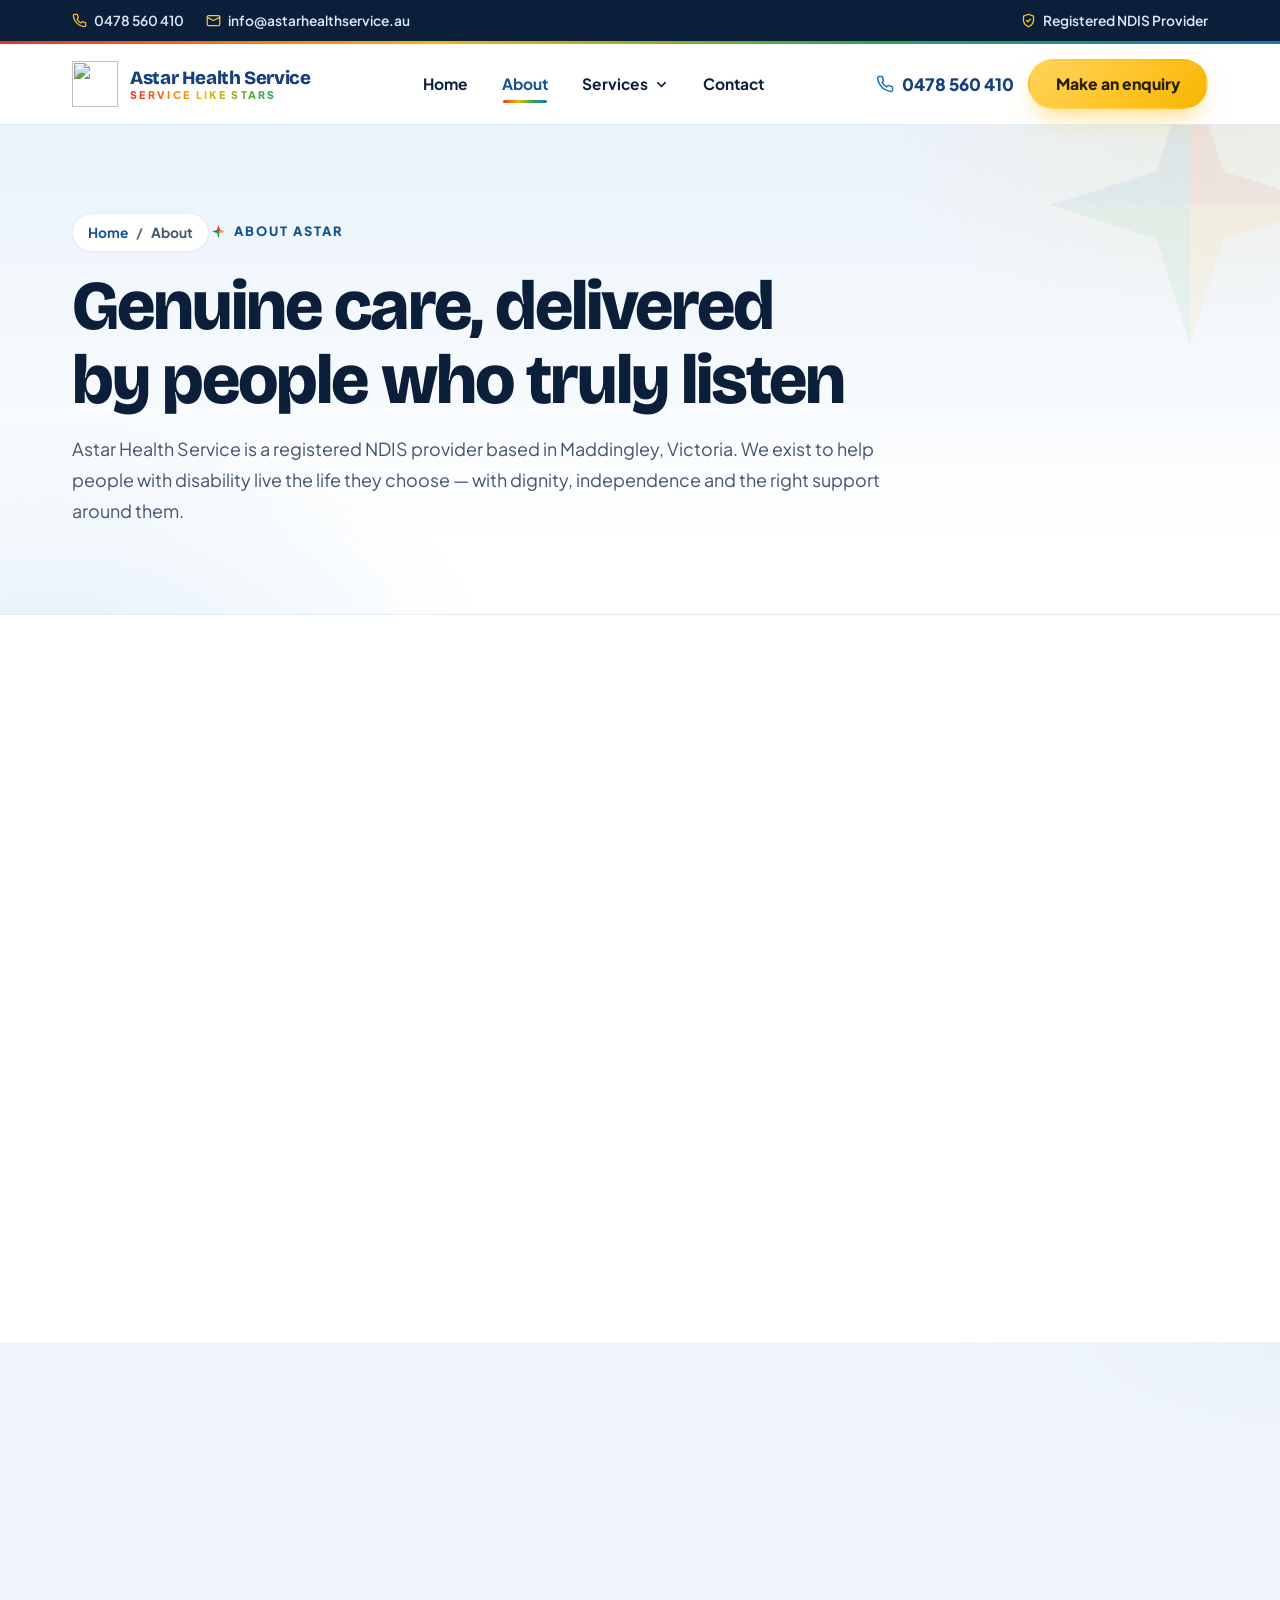
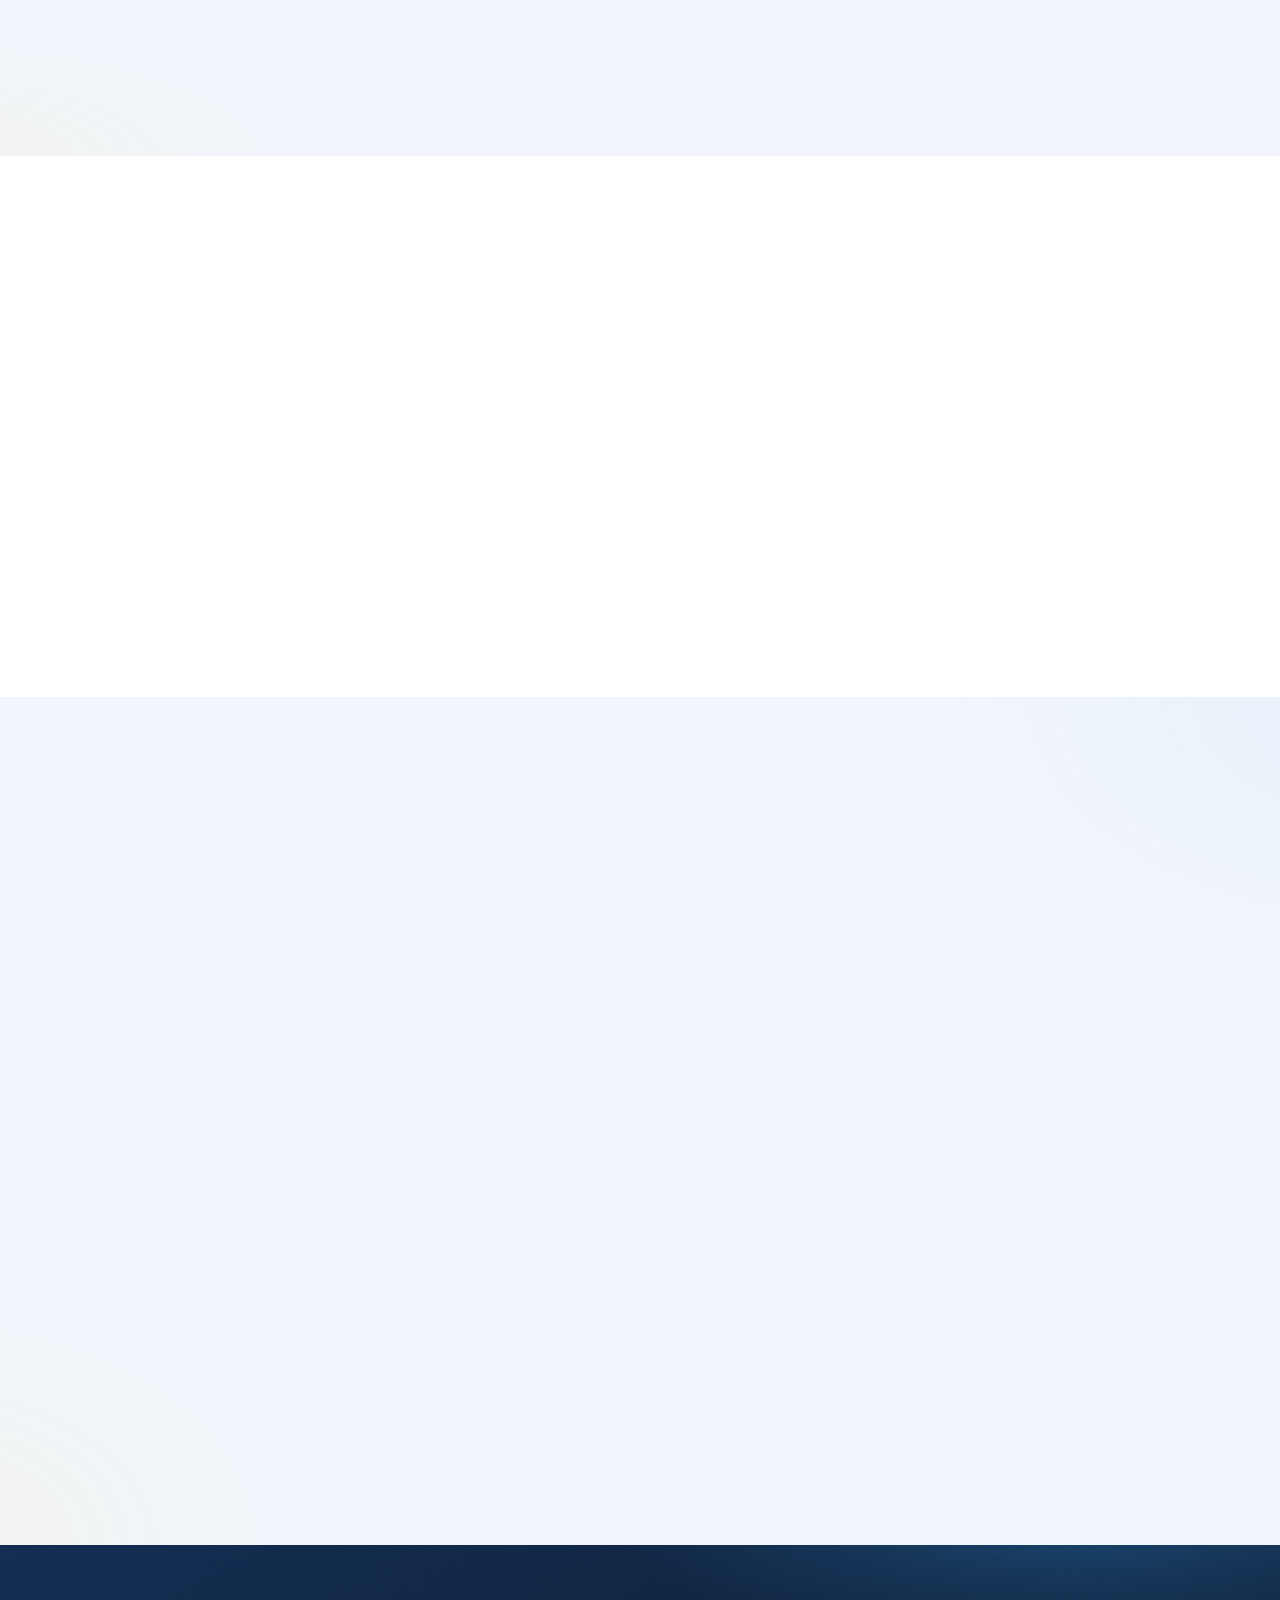
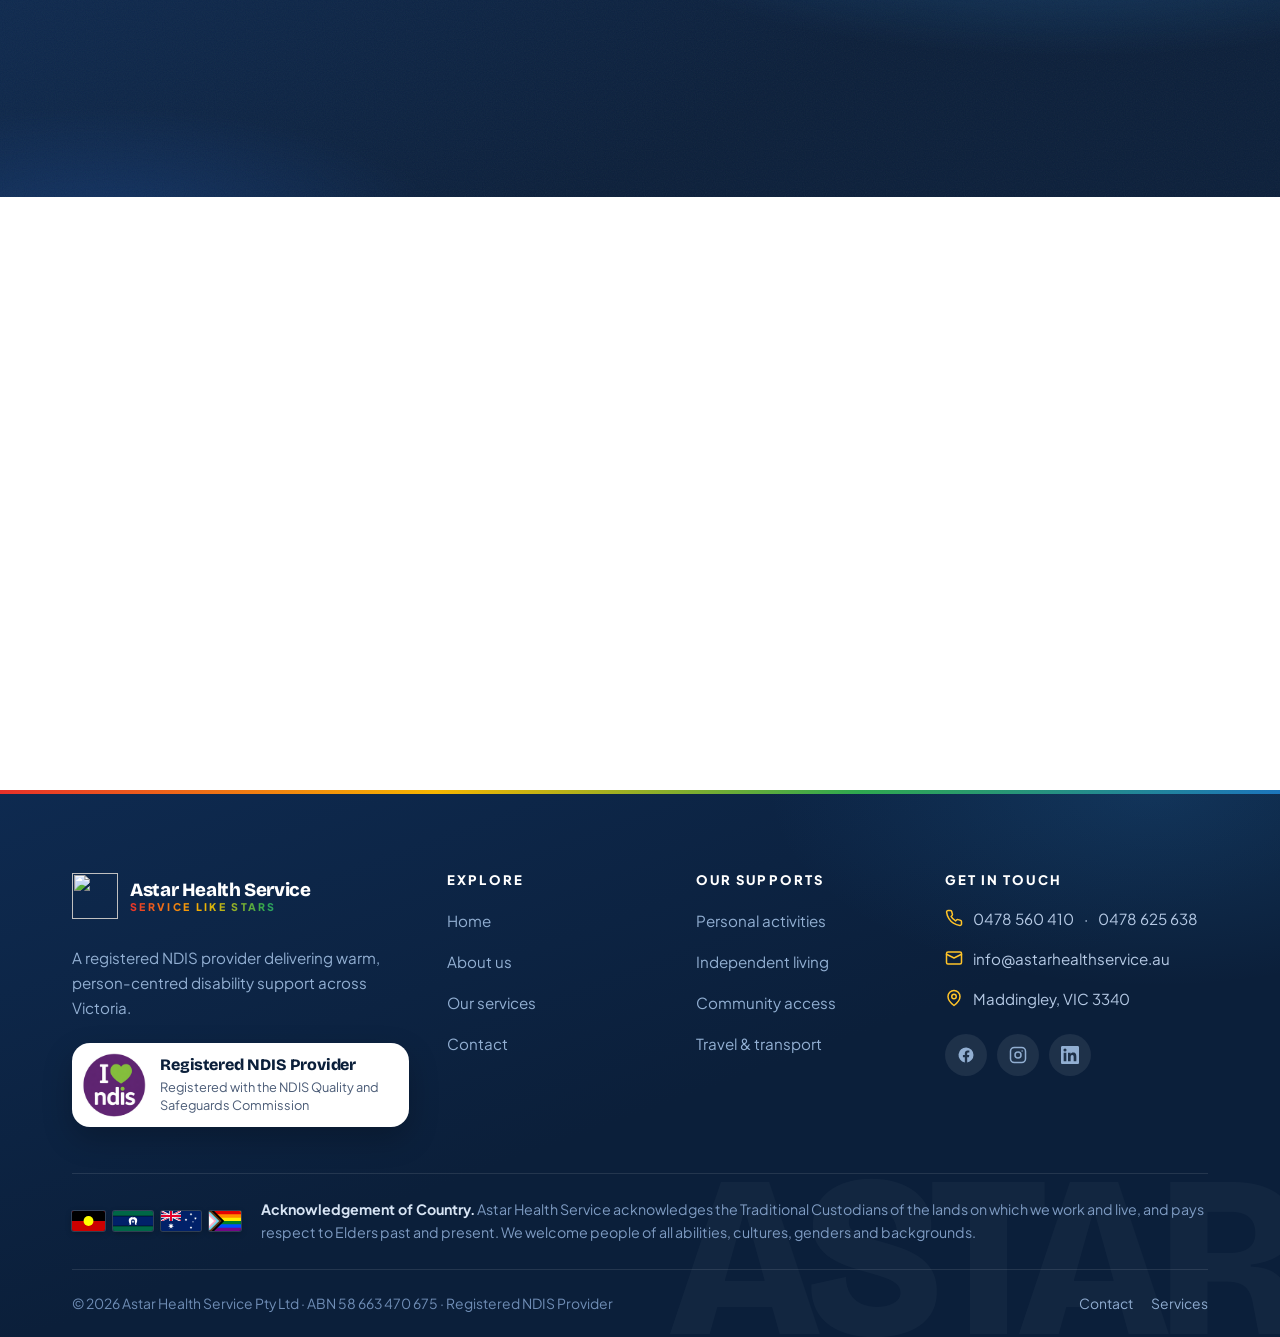
==== commit 43c883d8: "Add Aboriginal, Torres Strait Islander, Australian and Progress Pride flags - Footer of every page: " ====
--- a/about/index.html
+++ b/about/index.html
@@ -181,7 +181,15 @@
           </div>
         </div>
       </div>
-      <div class="acknowledgement"><strong>Acknowledgement of Country.</strong> Astar Health Service acknowledges the Traditional Custodians of the lands on which we work and live, and pays respect to Elders past and present. We welcome people of all abilities, cultures, genders and backgrounds.</div>
+      <div class="acknowledgement">
+        <div class="ack-flags">
+          <img src="../assets/flags/aboriginal.svg" alt="Australian Aboriginal flag" width="33" height="20" loading="lazy" decoding="async">
+          <img src="../assets/flags/torres-strait-islander.svg" alt="Torres Strait Islander flag" width="40" height="20" loading="lazy" decoding="async">
+          <img src="../assets/flags/australia.svg" alt="Australian flag" width="40" height="20" loading="lazy" decoding="async">
+          <img src="../assets/flags/progress-pride.svg" alt="Progress Pride flag" width="31" height="20" loading="lazy" decoding="async">
+        </div>
+        <p><strong>Acknowledgement of Country.</strong> Astar Health Service acknowledges the Traditional Custodians of the lands on which we work and live, and pays respect to Elders past and present. We welcome people of all abilities, cultures, genders and backgrounds.</p>
+      </div>
       <div class="footer-bottom">
         <span>&copy; <span id="year">2026</span> Astar Health Service Pty Ltd · ABN 58 663 470 675 · Registered NDIS Provider</span>
         <span class="legal"><a href="../contact/">Contact</a><a href="../services/">Services</a></span>
--- a/styles.css
+++ b/styles.css
@@ -656,8 +656,13 @@
 .footer-contact-item svg { width: 18px; height: 18px; color: var(--gold); flex: none; margin-top: 3px; }
 .footer-contact-item a { color: inherit; }
 .footer-contact-item a:hover { color: #fff; }
-.acknowledgement { border-top: 1px solid rgba(255,255,255,.1); padding-block: 24px; color: #7E9BC2; font-size: .89rem; line-height: 1.65; }
+.acknowledgement { border-top: 1px solid rgba(255,255,255,.1); padding-block: 24px; color: #7E9BC2; font-size: .89rem; line-height: 1.65;
+  display: flex; align-items: center; gap: 20px; }
 .acknowledgement strong { color: #D7E4F4; }
+.acknowledgement p { margin: 0; color: inherit; font-size: inherit; line-height: inherit; }
+.ack-flags { display: flex; gap: 8px; flex: none; }
+.ack-flags img { display: block; height: 20px; width: auto; max-width: none; border-radius: 2px;
+  box-shadow: 0 0 0 1px rgba(255,255,255,.16), 0 2px 6px rgba(0,0,0,.28); }
 .footer-bottom { border-top: 1px solid rgba(255,255,255,.1); padding-block: 22px; display: flex; flex-wrap: wrap; justify-content: space-between; gap: 14px; color: #6F8DB5; font-size: .87rem; }
 .footer-bottom a { color: #8FACD0; } .footer-bottom a:hover { color: #fff; }
 .footer-bottom .legal { display: flex; gap: 18px; flex-wrap: wrap; }
@@ -738,6 +743,7 @@
 @media (max-width: 600px) {
   .logo-name { white-space: normal; font-size: 1.02rem; line-height: 1.12; }
   .brand .logo-mark { width: 40px; height: 40px; }
+  .acknowledgement { flex-direction: column; align-items: flex-start; gap: 12px; }
 }
 
 @media (max-width: 560px) {
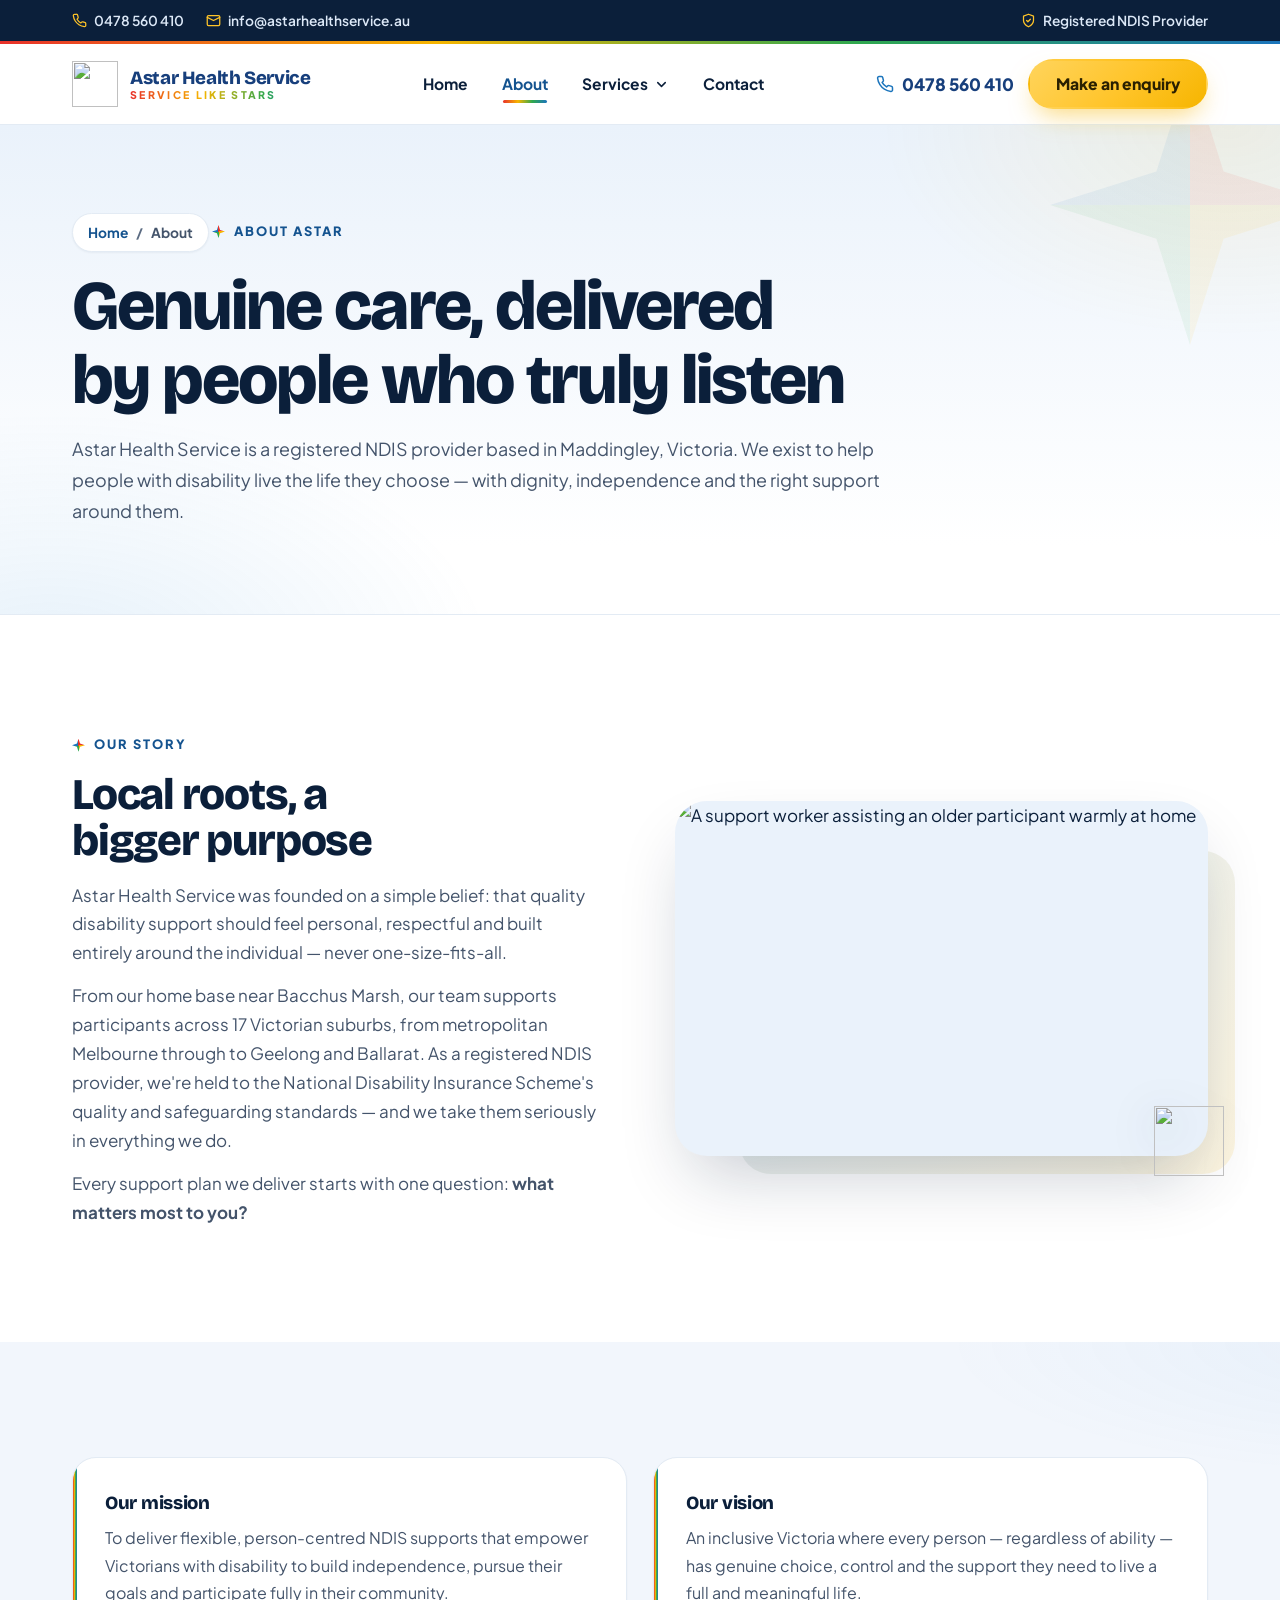
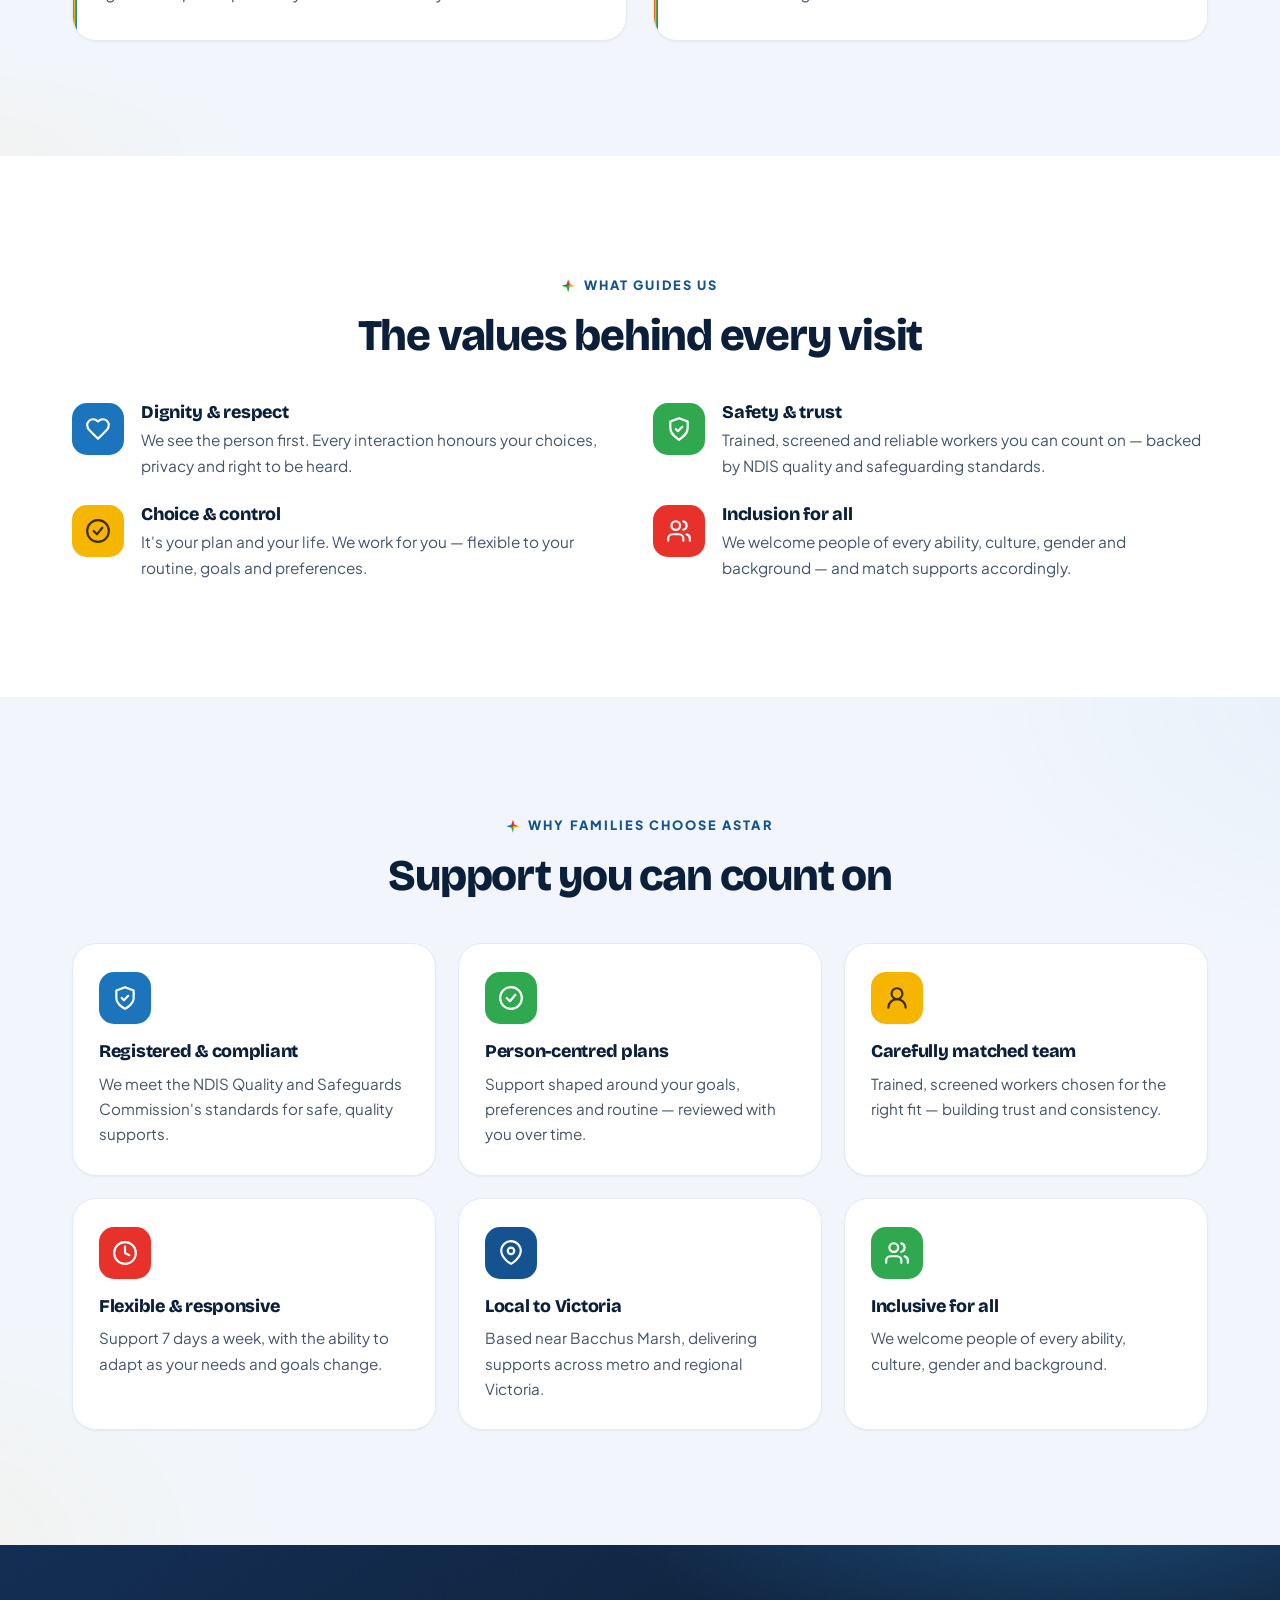
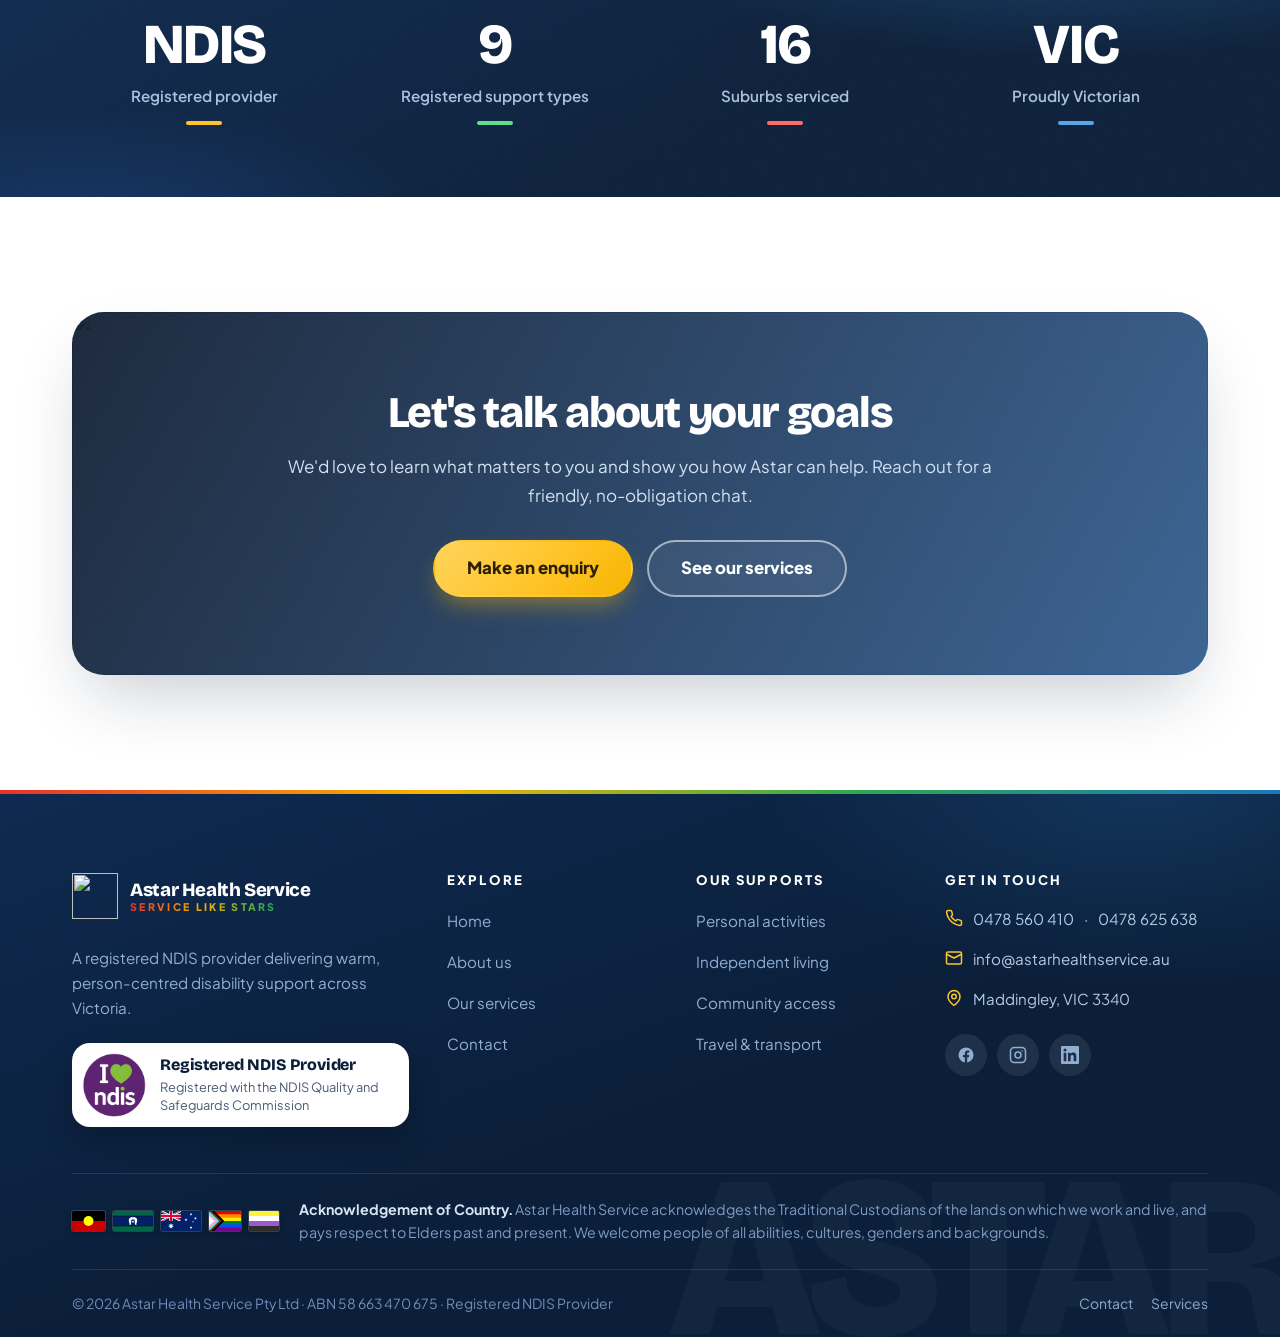
==== commit 94e7d495: "Footer: add the non-binary flag beside the Acknowledgement of Country Matches the email signature's " ====
--- a/about/index.html
+++ b/about/index.html
@@ -7,8 +7,8 @@
   <meta name="description" content="Learn about Astar Health Service — a registered NDIS provider in Victoria delivering person-centred disability support with dignity, choice and genuine care." />
   <meta name="theme-color" content="#14538F" />
   <link rel="canonical" href="https://astarhealthservice.au/about/" />
-  <link rel="icon" href="../favicon.png" type="image/png" />
-  <link rel="apple-touch-icon" href="../favicon.png" />
+  <link rel="icon" href="../assets/favicon.png" type="image/png" />
+  <link rel="apple-touch-icon" href="../assets/favicon.png" />
   <meta property="og:type" content="website" />
   <meta property="og:title" content="About Astar Health Service | NDIS Provider Victoria" />
   <meta property="og:description" content="Person-centred NDIS support across Victoria, built on dignity, choice and genuine care." />
@@ -187,6 +187,7 @@
           <img src="../assets/flags/torres-strait-islander.svg" alt="Torres Strait Islander flag" width="40" height="20" loading="lazy" decoding="async">
           <img src="../assets/flags/australia.svg" alt="Australian flag" width="40" height="20" loading="lazy" decoding="async">
           <img src="../assets/flags/progress-pride.svg" alt="Progress Pride flag" width="31" height="20" loading="lazy" decoding="async">
+          <img src="../assets/flags/nonbinary.svg" alt="Non-binary flag" width="30" height="20" loading="lazy" decoding="async">
         </div>
         <p><strong>Acknowledgement of Country.</strong> Astar Health Service acknowledges the Traditional Custodians of the lands on which we work and live, and pays respect to Elders past and present. We welcome people of all abilities, cultures, genders and backgrounds.</p>
       </div>
